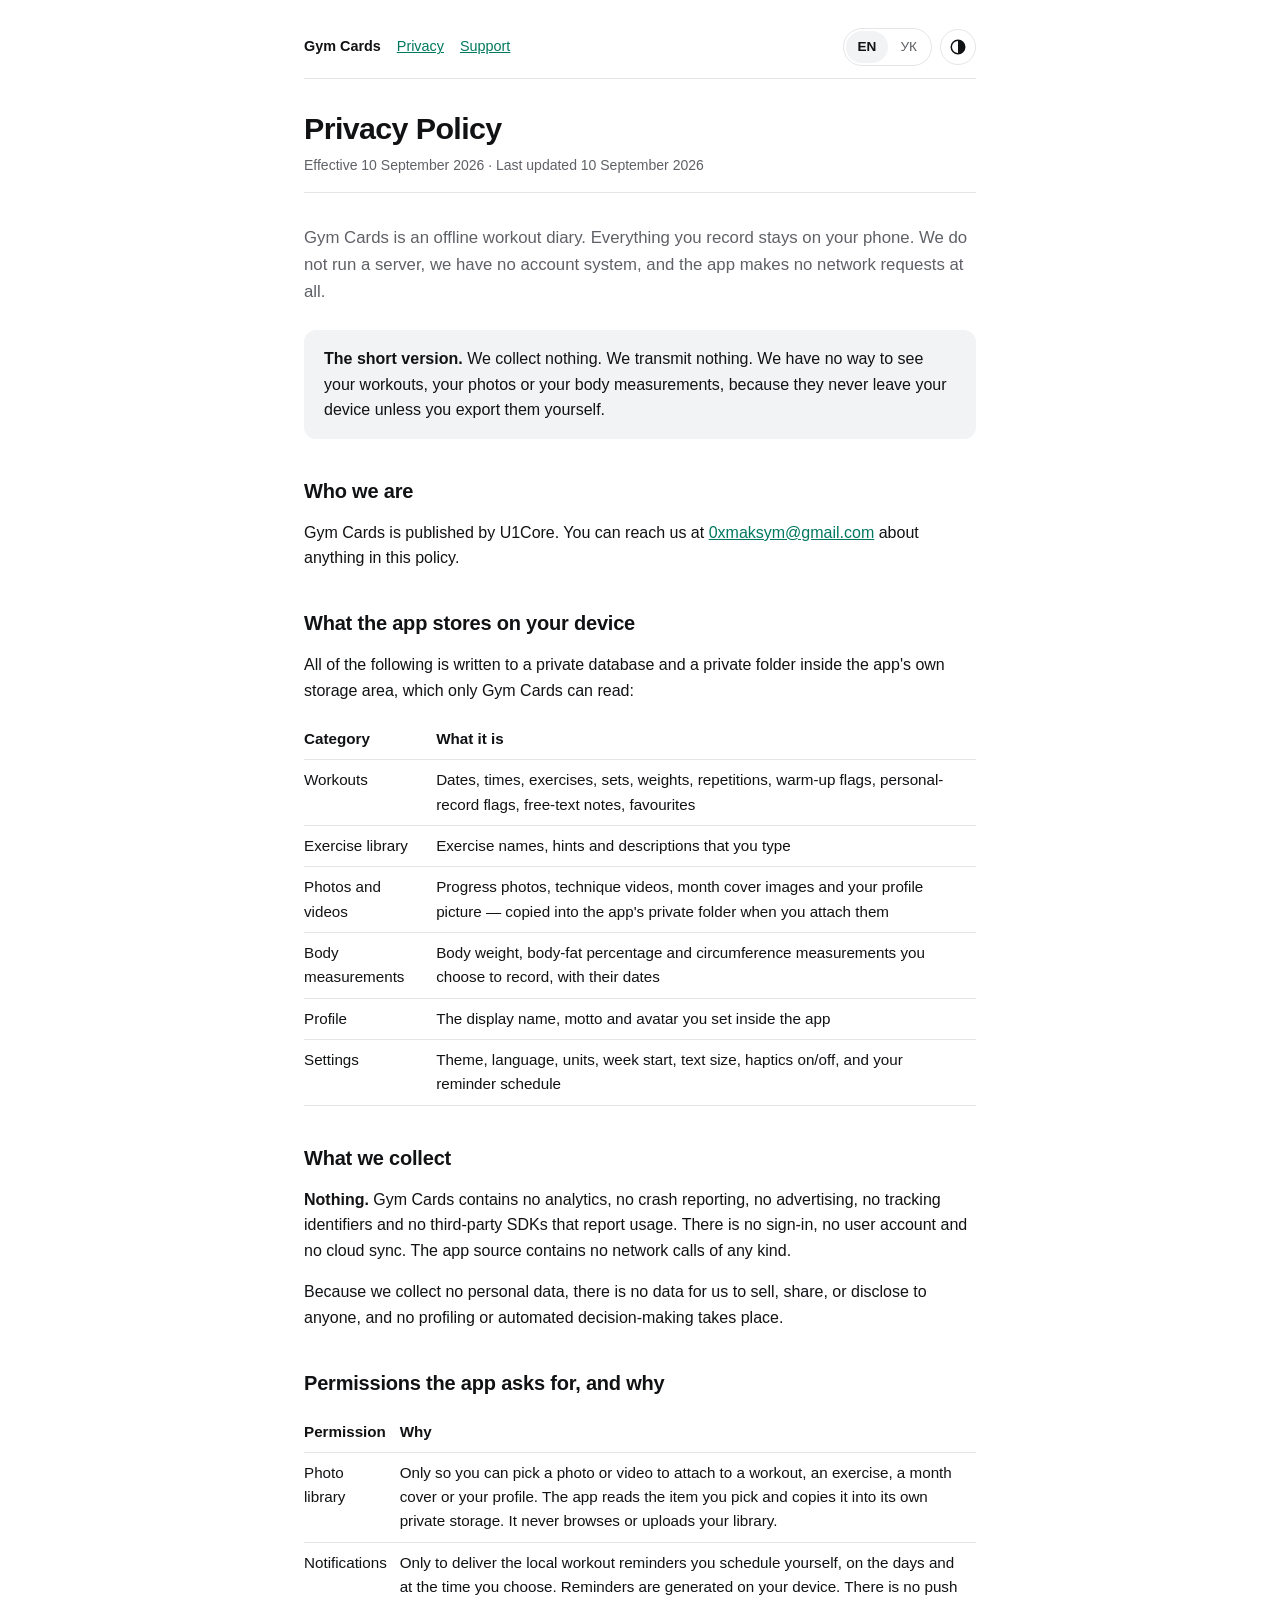
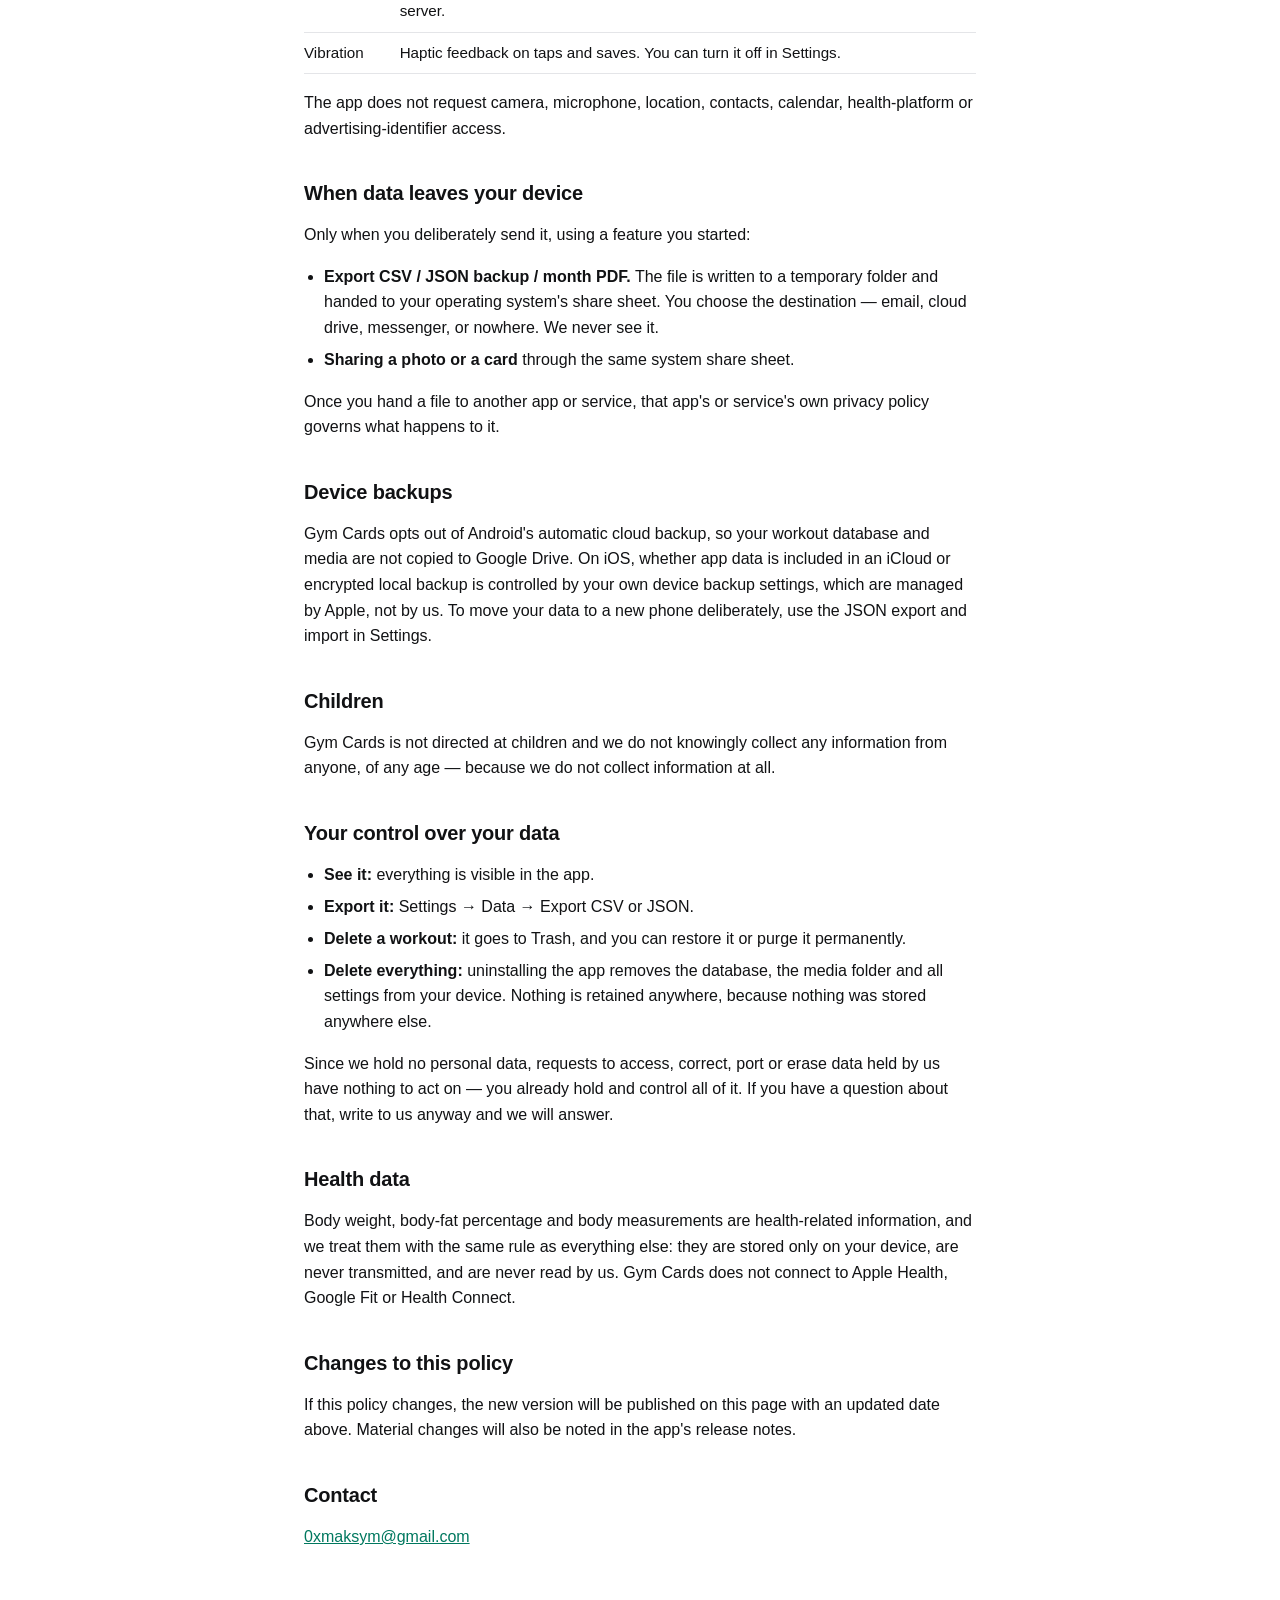
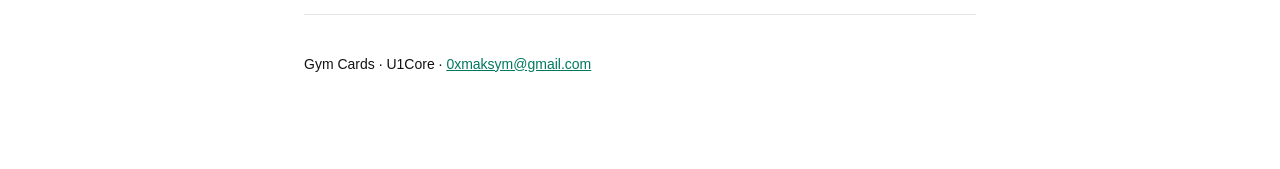
==== privacy.html @ 50927654 "docs: СТОРІНКИ GYM CARDS — ОНЛАЙН! Без живої політики конфіденційності жоден стор не приймає застосу" ====
<!DOCTYPE html>
<html lang="en" data-title-en="Privacy Policy — Gym Cards" data-title-uk="Політика конфіденційності — Gym Cards">
<head>
<meta charset="utf-8">
<meta name="viewport" content="width=device-width, initial-scale=1">
<title>Privacy Policy — Gym Cards</title>
<link rel="stylesheet" href="style.css">
<script src="site.js"></script>
</head>
<body>
<main>

<div class="topbar">
  <nav>
    <a href="index.html">Gym Cards</a>
    <a href="privacy.html"><span data-lang="en">Privacy</span><span data-lang="uk" lang="uk">Конфіденційність</span></a>
    <a href="support.html"><span data-lang="en">Support</span><span data-lang="uk" lang="uk">Підтримка</span></a>
  </nav>
  <div class="controls">
    <div class="seg" role="group" aria-label="Language / Мова">
      <button type="button" data-set-lang="en" lang="en" aria-pressed="false">EN</button>
      <button type="button" data-set-lang="uk" lang="uk" aria-pressed="false">УК</button>
    </div>
    <button type="button" class="theme-toggle" data-toggle-theme aria-label="Switch theme">
      <svg viewBox="0 0 24 24" aria-hidden="true"><circle cx="12" cy="12" r="9" fill="none" stroke="currentColor" stroke-width="2"/><path d="M12 3a9 9 0 0 1 0 18z" fill="currentColor"/></svg>
    </button>
  </div>
</div>

<div data-lang="en">

<header>
  <h1>Privacy Policy</h1>
  <p class="meta">Effective 10 September 2026 · Last updated 10 September 2026</p>
</header>

<p class="lede">Gym Cards is an offline workout diary. Everything you record stays on your phone. We do not run a server, we have no account system, and the app makes no network requests at all.</p>

<div class="callout">
  <p><strong>The short version.</strong> We collect nothing. We transmit nothing. We have no way to see your workouts, your photos or your body measurements, because they never leave your device unless you export them yourself.</p>
</div>

<h2>Who we are</h2>
<p>Gym Cards is published by U1Core. You can reach us at <a href="mailto:0xmaksym@gmail.com">0xmaksym@gmail.com</a> about anything in this policy.</p>

<h2>What the app stores on your device</h2>
<p>All of the following is written to a private database and a private folder inside the app's own storage area, which only Gym Cards can read:</p>
<table>
  <tr><th>Category</th><th>What it is</th></tr>
  <tr><td>Workouts</td><td>Dates, times, exercises, sets, weights, repetitions, warm-up flags, personal-record flags, free-text notes, favourites</td></tr>
  <tr><td>Exercise library</td><td>Exercise names, hints and descriptions that you type</td></tr>
  <tr><td>Photos and videos</td><td>Progress photos, technique videos, month cover images and your profile picture — copied into the app's private folder when you attach them</td></tr>
  <tr><td>Body measurements</td><td>Body weight, body-fat percentage and circumference measurements you choose to record, with their dates</td></tr>
  <tr><td>Profile</td><td>The display name, motto and avatar you set inside the app</td></tr>
  <tr><td>Settings</td><td>Theme, language, units, week start, text size, haptics on/off, and your reminder schedule</td></tr>
</table>

<h2>What we collect</h2>
<p><strong>Nothing.</strong> Gym Cards contains no analytics, no crash reporting, no advertising, no tracking identifiers and no third-party SDKs that report usage. There is no sign-in, no user account and no cloud sync. The app source contains no network calls of any kind.</p>
<p>Because we collect no personal data, there is no data for us to sell, share, or disclose to anyone, and no profiling or automated decision-making takes place.</p>

<h2>Permissions the app asks for, and why</h2>
<table>
  <tr><th>Permission</th><th>Why</th></tr>
  <tr><td>Photo library</td><td>Only so you can pick a photo or video to attach to a workout, an exercise, a month cover or your profile. The app reads the item you pick and copies it into its own private storage. It never browses or uploads your library.</td></tr>
  <tr><td>Notifications</td><td>Only to deliver the local workout reminders you schedule yourself, on the days and at the time you choose. Reminders are generated on your device. There is no push server.</td></tr>
  <tr><td>Vibration</td><td>Haptic feedback on taps and saves. You can turn it off in Settings.</td></tr>
</table>
<p>The app does not request camera, microphone, location, contacts, calendar, health-platform or advertising-identifier access.</p>

<h2>When data leaves your device</h2>
<p>Only when you deliberately send it, using a feature you started:</p>
<ul>
  <li><strong>Export CSV / JSON backup / month PDF.</strong> The file is written to a temporary folder and handed to your operating system's share sheet. You choose the destination — email, cloud drive, messenger, or nowhere. We never see it.</li>
  <li><strong>Sharing a photo or a card</strong> through the same system share sheet.</li>
</ul>
<p>Once you hand a file to another app or service, that app's or service's own privacy policy governs what happens to it.</p>

<h2>Device backups</h2>
<p>Gym Cards opts out of Android's automatic cloud backup, so your workout database and media are not copied to Google Drive. On iOS, whether app data is included in an iCloud or encrypted local backup is controlled by your own device backup settings, which are managed by Apple, not by us. To move your data to a new phone deliberately, use the JSON export and import in Settings.</p>

<h2>Children</h2>
<p>Gym Cards is not directed at children and we do not knowingly collect any information from anyone, of any age — because we do not collect information at all.</p>

<h2>Your control over your data</h2>
<ul>
  <li><strong>See it:</strong> everything is visible in the app.</li>
  <li><strong>Export it:</strong> Settings → Data → Export CSV or JSON.</li>
  <li><strong>Delete a workout:</strong> it goes to Trash, and you can restore it or purge it permanently.</li>
  <li><strong>Delete everything:</strong> uninstalling the app removes the database, the media folder and all settings from your device. Nothing is retained anywhere, because nothing was stored anywhere else.</li>
</ul>
<p>Since we hold no personal data, requests to access, correct, port or erase data held by us have nothing to act on — you already hold and control all of it. If you have a question about that, write to us anyway and we will answer.</p>

<h2>Health data</h2>
<p>Body weight, body-fat percentage and body measurements are health-related information, and we treat them with the same rule as everything else: they are stored only on your device, are never transmitted, and are never read by us. Gym Cards does not connect to Apple Health, Google Fit or Health Connect.</p>

<h2>Changes to this policy</h2>
<p>If this policy changes, the new version will be published on this page with an updated date above. Material changes will also be noted in the app's release notes.</p>

<h2>Contact</h2>
<p><a href="mailto:0xmaksym@gmail.com">0xmaksym@gmail.com</a></p>

</div>

<div data-lang="uk" lang="uk" id="uk">

<header>
  <h1>Політика конфіденційності</h1>
  <p class="meta">Чинна з 10 вересня 2026 · Оновлено 10 вересня 2026</p>
</header>

<p class="lede">Gym Cards — офлайновий щоденник тренувань. Усе, що ви записуєте, лишається на вашому телефоні. У нас немає сервера, немає системи акаунтів, і застосунок не робить жодного мережевого запиту.</p>

<div class="callout">
  <p><strong>Коротко.</strong> Ми нічого не збираємо і нічого не передаємо. Ми не можемо побачити ваші тренування, фото чи виміри тіла, бо вони не залишають пристрій — хіба що ви експортуєте їх самі.</p>
</div>

<h2>Хто ми</h2>
<p>Gym Cards видає U1Core. Пишіть на <a href="mailto:0xmaksym@gmail.com">0xmaksym@gmail.com</a> з будь-якого питання щодо цієї політики.</p>

<h2>Що застосунок зберігає на вашому пристрої</h2>
<p>Усе перелічене записується в приватну базу даних і приватну теку всередині сховища застосунку, куди має доступ лише Gym Cards:</p>
<table>
  <tr><th>Категорія</th><th>Що саме</th></tr>
  <tr><td>Тренування</td><td>Дати, час, вправи, сети, вага, повторення, позначки розминки й особистих рекордів, текстові нотатки, обране</td></tr>
  <tr><td>Бібліотека вправ</td><td>Назви, підказки та описи вправ, які ви вводите</td></tr>
  <tr><td>Фото й відео</td><td>Фото прогресу, відео техніки, обкладинки місяців і аватар — копіюються в приватну теку застосунку, коли ви їх додаєте</td></tr>
  <tr><td>Виміри тіла</td><td>Вага, відсоток жиру та обхвати, які ви вирішили записати, разом із датами</td></tr>
  <tr><td>Профіль</td><td>Ім'я, девіз і аватар, які ви задаєте в застосунку</td></tr>
  <tr><td>Налаштування</td><td>Тема, мова, одиниці, початок тижня, розмір тексту, вібрація, розклад нагадувань</td></tr>
</table>

<h2>Що ми збираємо</h2>
<p><strong>Нічого.</strong> У Gym Cards немає аналітики, збору збоїв, реклами, ідентифікаторів відстеження чи сторонніх SDK, які щось передають. Немає входу, акаунта й хмарної синхронізації. У коді застосунку немає жодного мережевого виклику.</p>
<p>Оскільки ми не збираємо персональних даних, нам нічого продавати, передавати чи розкривати; профілювання й автоматизованого ухвалення рішень не відбувається.</p>

<h2>Які дозволи застосунок просить і навіщо</h2>
<table>
  <tr><th>Дозвіл</th><th>Навіщо</th></tr>
  <tr><td>Медіатека</td><td>Лише щоб ви могли вибрати фото чи відео для тренування, вправи, обкладинки місяця або профілю. Застосунок читає обраний елемент і копіює його у власне приватне сховище. Він не переглядає й не вивантажує вашу медіатеку.</td></tr>
  <tr><td>Сповіщення</td><td>Лише щоб доставляти локальні нагадування про тренування, які ви самі запланували на обрані дні й час. Нагадування створюються на пристрої. Push-сервера немає.</td></tr>
  <tr><td>Вібрація</td><td>Тактильний відгук на натиски й збереження. Вимикається в налаштуваннях.</td></tr>
</table>
<p>Застосунок не просить доступу до камери, мікрофона, геолокації, контактів, календаря, платформ здоров'я чи рекламного ідентифікатора.</p>

<h2>Коли дані залишають пристрій</h2>
<p>Лише тоді, коли ви свідомо їх надсилаєте через дію, яку самі почали:</p>
<ul>
  <li><strong>Експорт CSV / резервна копія JSON / PDF місяця.</strong> Файл записується в тимчасову теку й передається системному вікну «Поділитися». Призначення обираєте ви — пошта, хмара, месенджер або нікуди. Ми його не бачимо.</li>
  <li><strong>Поділитися фото чи карткою</strong> через те саме системне вікно.</li>
</ul>
<p>Щойно ви передали файл іншому застосунку чи сервісу, з ним працює політика конфіденційності того застосунку чи сервісу.</p>

<h2>Резервні копії пристрою</h2>
<p>Gym Cards вимикає автоматичне хмарне резервне копіювання Android, тож база тренувань і медіа не копіюються в Google Drive. На iOS те, чи потрапляють дані застосунку в резервну копію iCloud або зашифровану локальну копію, визначають ваші власні налаштування резервного копіювання, якими керує Apple, а не ми. Щоб свідомо перенести дані на новий телефон, скористайтеся експортом та імпортом JSON у налаштуваннях.</p>

<h2>Діти</h2>
<p>Gym Cards не призначений для дітей, і ми свідомо не збираємо інформацію від будь-кого будь-якого віку — бо не збираємо інформацію взагалі.</p>

<h2>Ваш контроль над даними</h2>
<ul>
  <li><strong>Побачити:</strong> усе видно в застосунку.</li>
  <li><strong>Експортувати:</strong> Налаштування → Дані → експорт CSV або JSON.</li>
  <li><strong>Видалити тренування:</strong> воно потрапляє в кошик, звідки його можна відновити або видалити остаточно.</li>
  <li><strong>Видалити все:</strong> видалення застосунку стирає базу, теку медіа й усі налаштування з пристрою. Ніде більше нічого не лишається, бо ніде більше нічого й не зберігалося.</li>
</ul>
<p>Оскільки ми не тримаємо персональних даних, запити на доступ, виправлення, перенесення чи стирання даних у нас не мають до чого застосуватися — ви вже володієте всім і керуєте всім. Якщо все ж маєте питання, напишіть нам, і ми відповімо.</p>

<h2>Дані про здоров'я</h2>
<p>Вага, відсоток жиру й обхвати тіла — це інформація, пов'язана зі здоров'ям, і ми поводимося з нею за тим самим правилом, що й з усім іншим: вона зберігається лише на вашому пристрої, ніколи не передається і ніколи не читається нами. Gym Cards не під'єднується до Apple Health, Google Fit чи Health Connect.</p>

<h2>Зміни в політиці</h2>
<p>Якщо політика зміниться, нова редакція з'явиться на цій сторінці з оновленою датою вгорі. Про суттєві зміни ми також напишемо в нотатках до випуску.</p>

<h2>Контакт</h2>
<p><a href="mailto:0xmaksym@gmail.com">0xmaksym@gmail.com</a></p>

</div>

<footer>
  <p>Gym Cards · U1Core · <a href="mailto:0xmaksym@gmail.com">0xmaksym@gmail.com</a></p>
</footer>

</main>
</body>
</html>
---- style.css ----
/* Light tokens are the default; dark applies when the reader's system asks for
 * it and they have not picked light, or whenever they have picked dark. The
 * accent is the app's own green — this page used to carry the old iOS blue. */
:root {
  color-scheme: light;
  --bg: #ffffff;
  --surface: #f2f3f5;
  --text: #111214;
  --muted: #5f6166;
  --line: #e4e5e8;
  --accent: #00785f;
}

@media (prefers-color-scheme: dark) {
  :root:not([data-theme="light"]) {
    color-scheme: dark;
    --bg: #121212;
    --surface: #1c1c1e;
    --text: #f5f5f7;
    --muted: #9a9aa0;
    --line: #2a2a2d;
    --accent: #2ecfa8;
  }
}

:root[data-theme="dark"] {
  color-scheme: dark;
  --bg: #121212;
  --surface: #1c1c1e;
  --text: #f5f5f7;
  --muted: #9a9aa0;
  --line: #2a2a2d;
  --accent: #2ecfa8;
}

* { box-sizing: border-box; }

body {
  margin: 0;
  padding: 0 20px;
  background: var(--bg);
  color: var(--text);
  font: 16px/1.6 -apple-system, BlinkMacSystemFont, "Segoe UI", Roboto, sans-serif;
  -webkit-text-size-adjust: 100%;
}

main {
  max-width: 42rem;
  margin: 0 auto;
  padding-block: 1rem 5rem;
}

/* One language on screen at a time — once the script has chosen one. Without
 * JavaScript there is no data-lang, so both stay visible and the switchers,
 * which could not work, are hidden. */
html[data-lang="en"] [data-lang="uk"],
html[data-lang="uk"] [data-lang="en"] { display: none !important; }
html:not([data-lang]) .topbar nav [data-lang="uk"],
html:not([data-lang]) .controls { display: none; }

.topbar {
  display: flex;
  flex-wrap: wrap;
  align-items: center;
  justify-content: space-between;
  gap: 12px;
  padding-block: 12px;
  border-bottom: 1px solid var(--line);
}

.topbar nav { display: flex; flex-wrap: wrap; gap: 4px 16px; font-size: 0.9rem; }
.topbar nav a:first-child { font-weight: 700; color: var(--text); text-decoration: none; }

.controls { display: flex; align-items: center; gap: 8px; }

.seg {
  display: inline-flex;
  padding: 2px;
  border: 1px solid var(--line);
  border-radius: 999px;
}

.seg button {
  min-width: 40px;
  min-height: 32px;
  padding: 0 12px;
  border: 0;
  border-radius: 999px;
  background: transparent;
  color: var(--muted);
  font: inherit;
  font-size: 0.85rem;
  cursor: pointer;
}

.seg button[aria-pressed="true"] {
  background: var(--surface);
  color: var(--text);
  font-weight: 600;
}

.theme-toggle {
  display: inline-grid;
  place-items: center;
  width: 36px;
  height: 36px;
  border: 1px solid var(--line);
  border-radius: 999px;
  background: transparent;
  color: var(--text);
  cursor: pointer;
}

.theme-toggle svg { width: 18px; height: 18px; }

button:focus-visible,
a:focus-visible {
  outline: 2px solid var(--accent);
  outline-offset: 2px;
}

header {
  padding-block: 2rem 1rem;
  border-bottom: 1px solid var(--line);
  margin-bottom: 2rem;
}

h1 { font-size: 1.9rem; line-height: 1.15; letter-spacing: -0.02em; margin: 0 0 0.5rem; }
h2 { font-size: 1.25rem; line-height: 1.25; letter-spacing: -0.01em; margin: 2.5rem 0 0.75rem; }
h3 { font-size: 1rem; margin: 1.5rem 0 0.5rem; }

p, li { color: var(--text); }
ul, ol { padding-left: 1.25rem; }
li { margin-bottom: 0.4rem; }

.lede { color: var(--muted); font-size: 1.05rem; }
.meta { color: var(--muted); font-size: 0.875rem; margin: 0; }

.callout {
  background: var(--surface);
  border-radius: 12px;
  padding: 1rem 1.25rem;
  margin: 1.5rem 0;
}
.callout p:first-child { margin-top: 0; }
.callout p:last-child { margin-bottom: 0; }

a { color: var(--accent); }

table { border-collapse: collapse; width: 100%; margin: 1rem 0; font-size: 0.95rem; }
th, td { text-align: left; padding: 0.5rem 0.75rem 0.5rem 0; border-bottom: 1px solid var(--line); vertical-align: top; }
th { font-weight: 600; }

footer {
  margin-top: 4rem;
  padding-top: 1.5rem;
  border-top: 1px solid var(--line);
  color: var(--muted);
  font-size: 0.875rem;
}
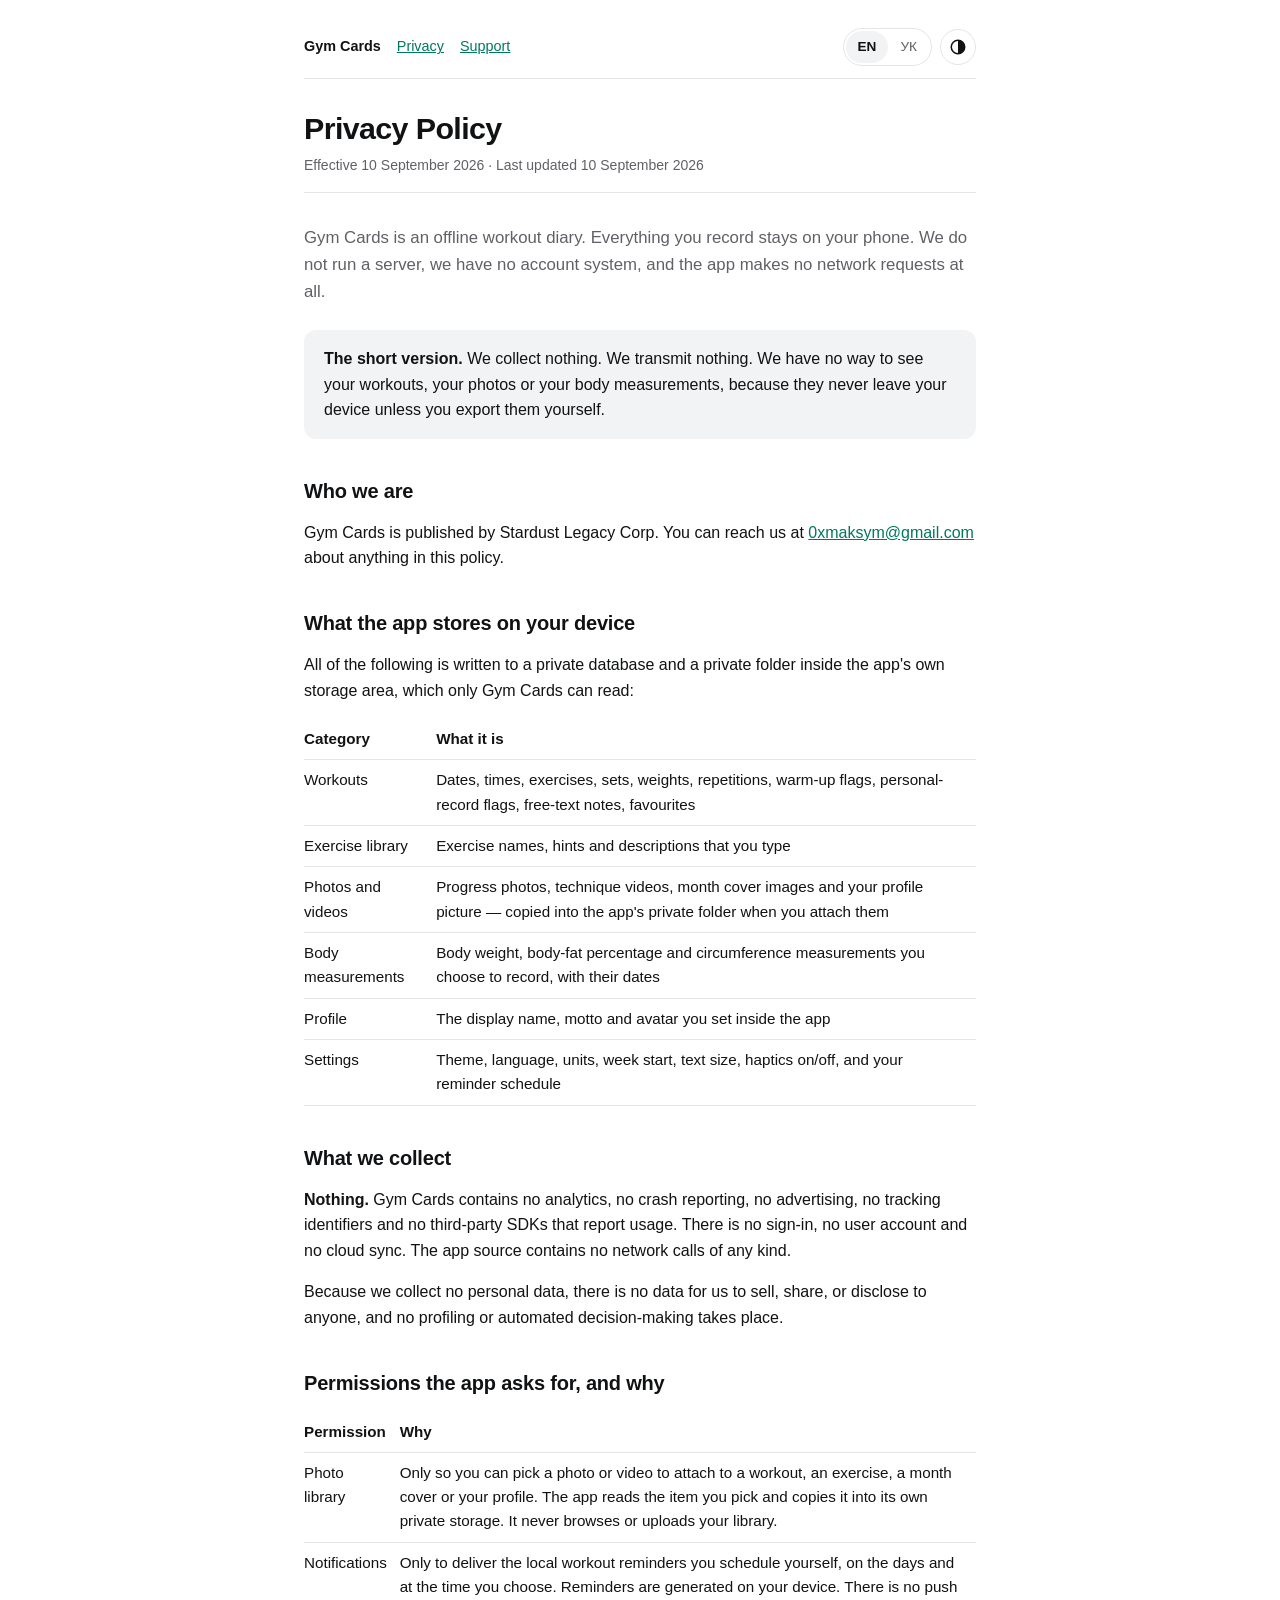
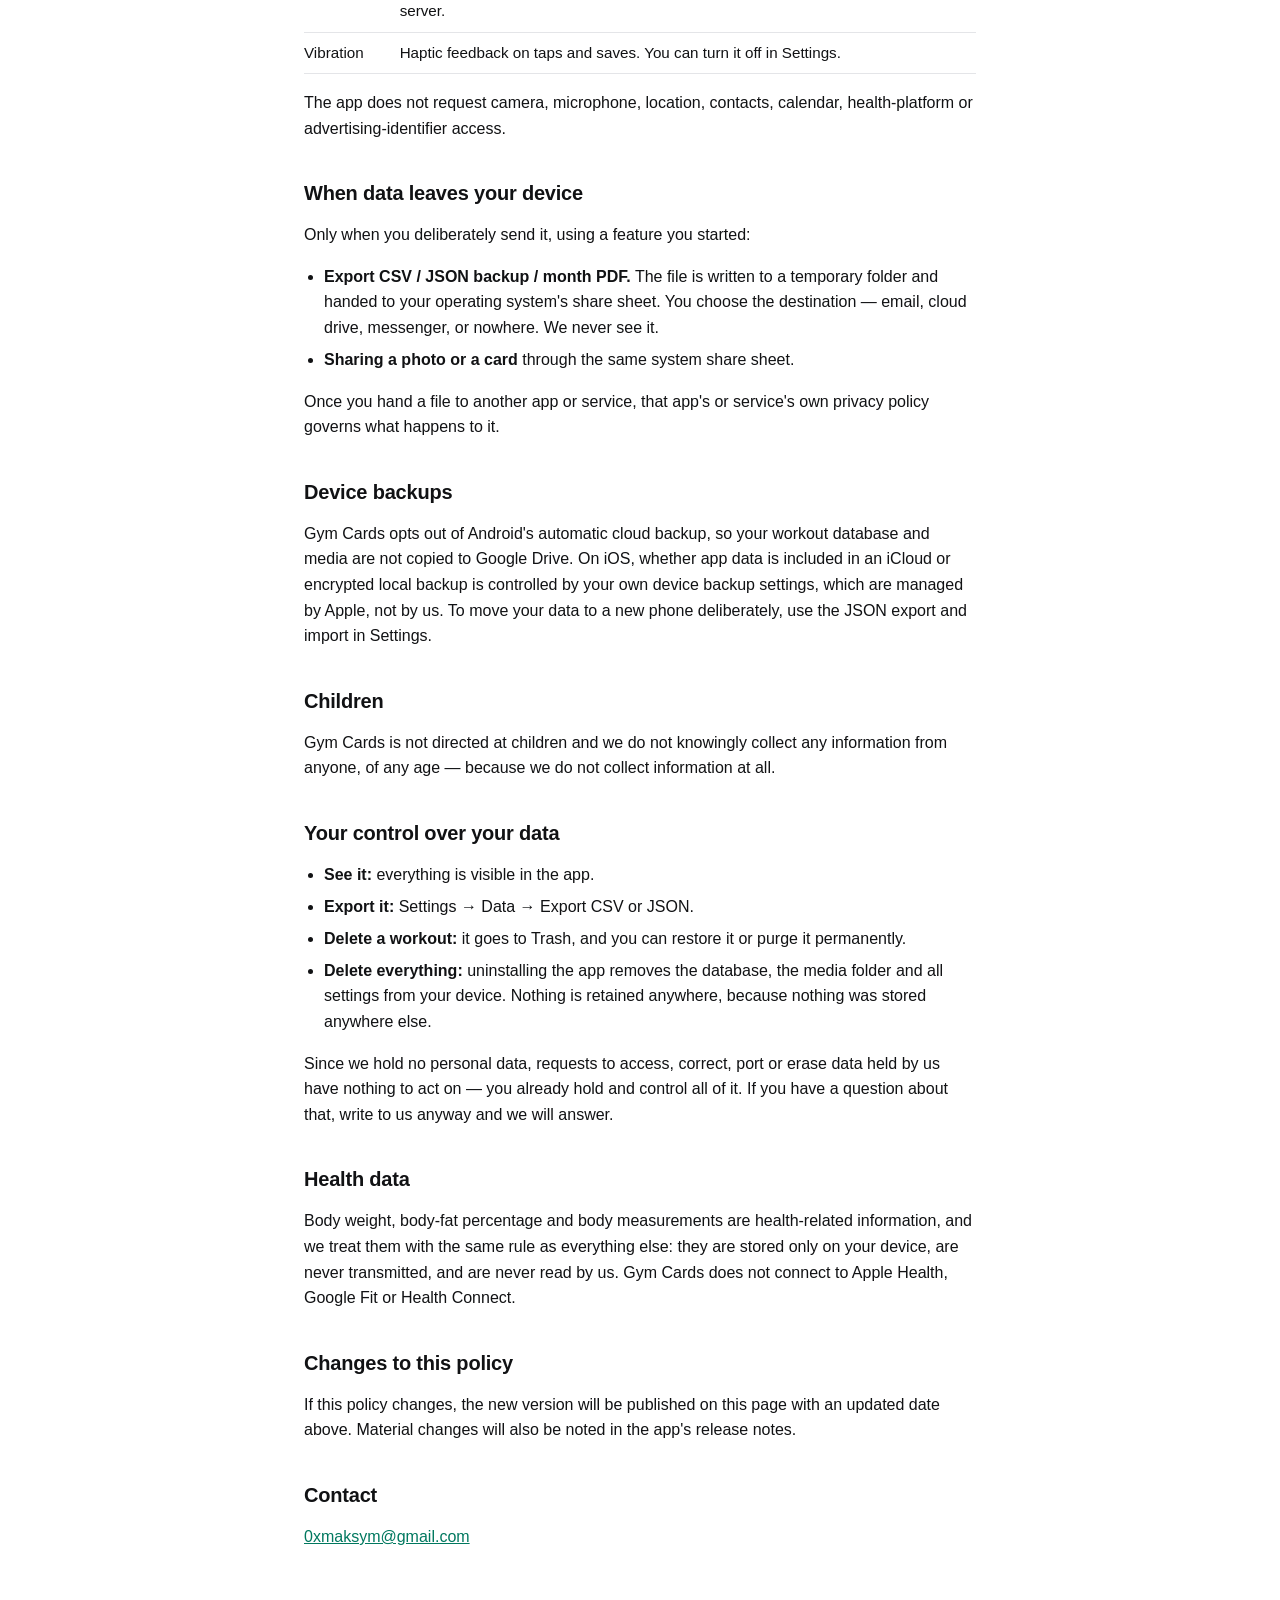
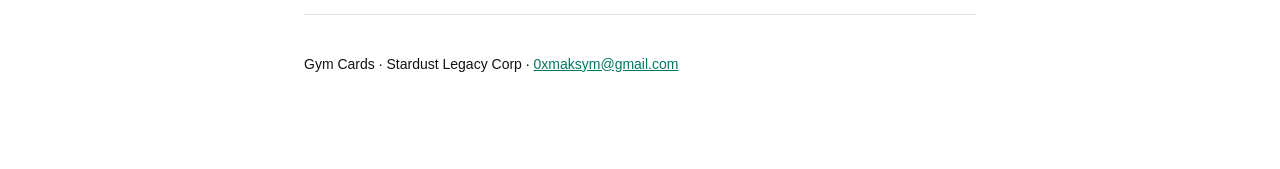
==== commit 42ac61b8: "docs: STARDUST LEGACY CORP — ТЕПЕР ВИДАВЕЦЬ! Старе ім'я видавця висіло на кожній сторінці. Більше ні" ====
--- a/privacy.html
+++ b/privacy.html
@@ -41,7 +41,7 @@
 </div>
 
 <h2>Who we are</h2>
-<p>Gym Cards is published by U1Core. You can reach us at <a href="mailto:0xmaksym@gmail.com">0xmaksym@gmail.com</a> about anything in this policy.</p>
+<p>Gym Cards is published by Stardust Legacy Corp. You can reach us at <a href="mailto:0xmaksym@gmail.com">0xmaksym@gmail.com</a> about anything in this policy.</p>
 
 <h2>What the app stores on your device</h2>
 <p>All of the following is written to a private database and a private folder inside the app's own storage area, which only Gym Cards can read:</p>
@@ -116,7 +116,7 @@
 </div>
 
 <h2>Хто ми</h2>
-<p>Gym Cards видає U1Core. Пишіть на <a href="mailto:0xmaksym@gmail.com">0xmaksym@gmail.com</a> з будь-якого питання щодо цієї політики.</p>
+<p>Gym Cards видає Stardust Legacy Corp. Пишіть на <a href="mailto:0xmaksym@gmail.com">0xmaksym@gmail.com</a> з будь-якого питання щодо цієї політики.</p>
 
 <h2>Що застосунок зберігає на вашому пристрої</h2>
 <p>Усе перелічене записується в приватну базу даних і приватну теку всередині сховища застосунку, куди має доступ лише Gym Cards:</p>
@@ -178,7 +178,7 @@
 </div>
 
 <footer>
-  <p>Gym Cards · U1Core · <a href="mailto:0xmaksym@gmail.com">0xmaksym@gmail.com</a></p>
+  <p>Gym Cards · Stardust Legacy Corp · <a href="mailto:0xmaksym@gmail.com">0xmaksym@gmail.com</a></p>
 </footer>
 
 </main>
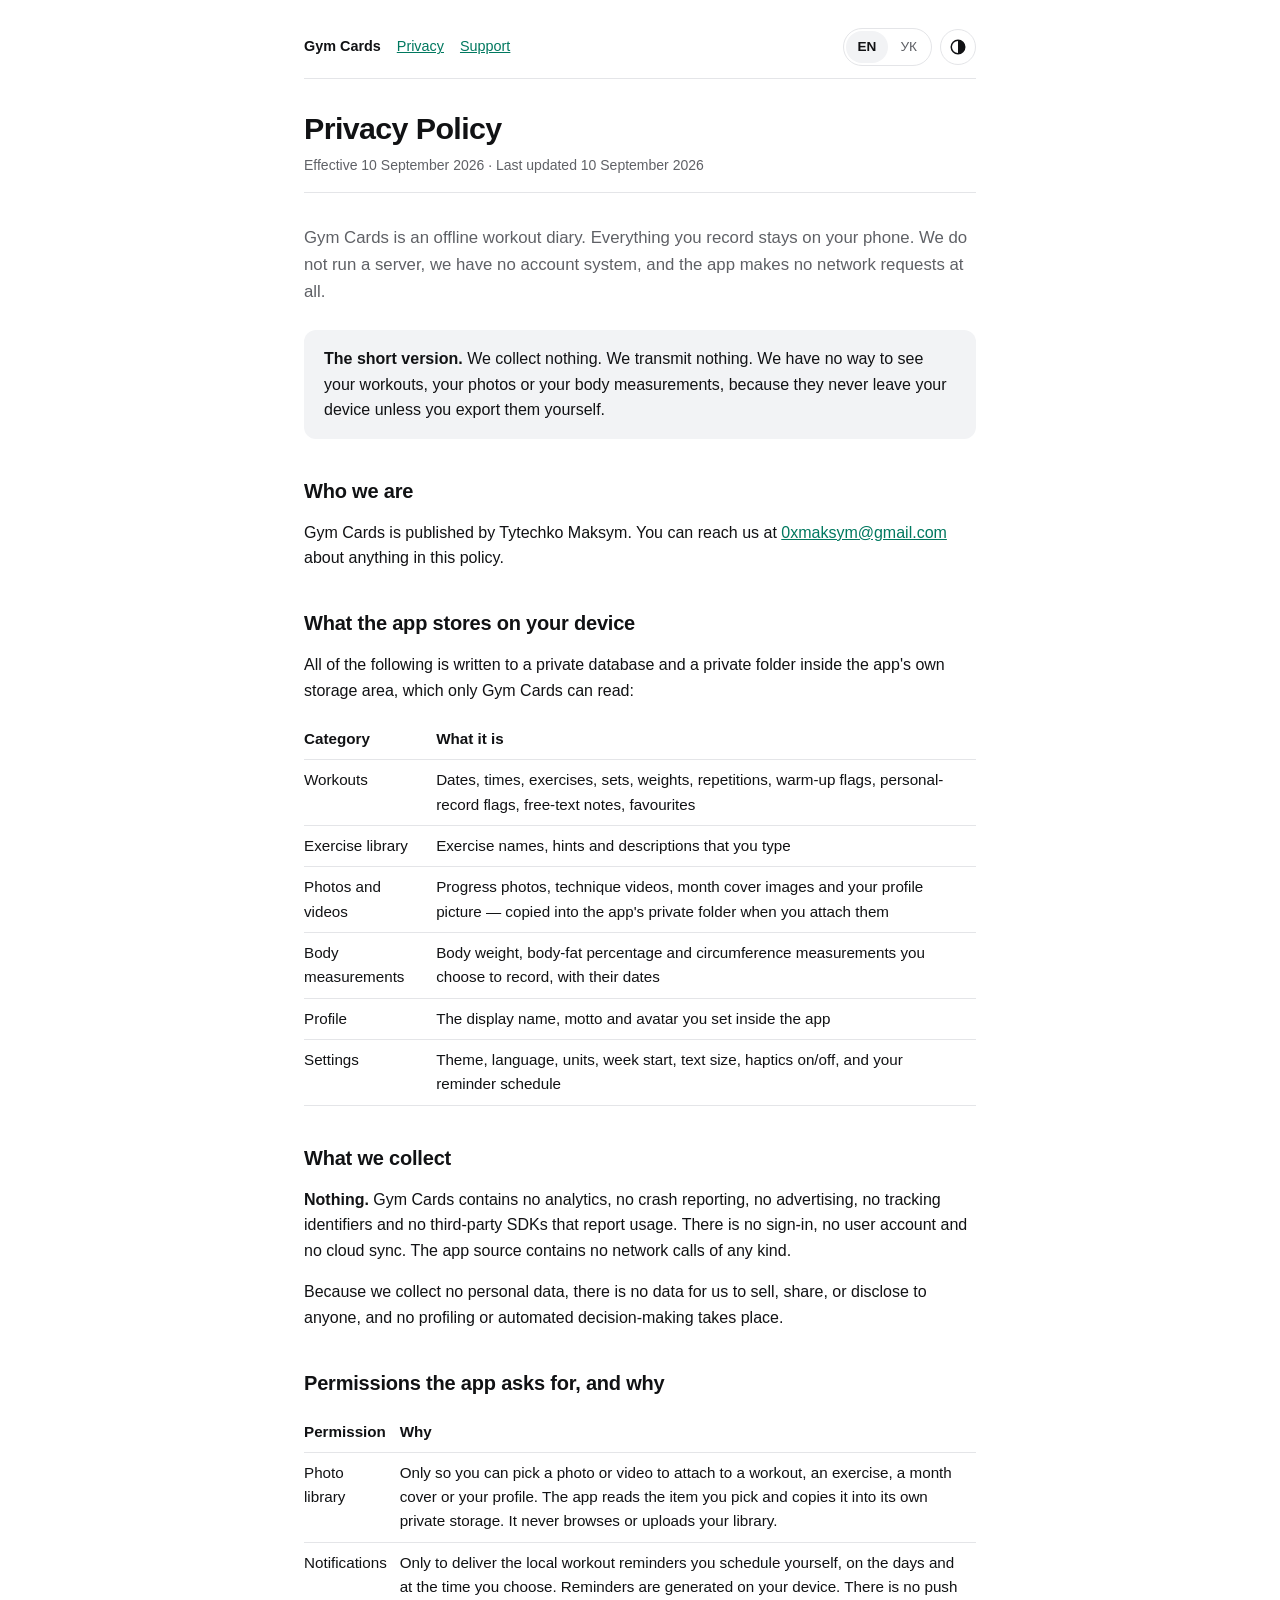
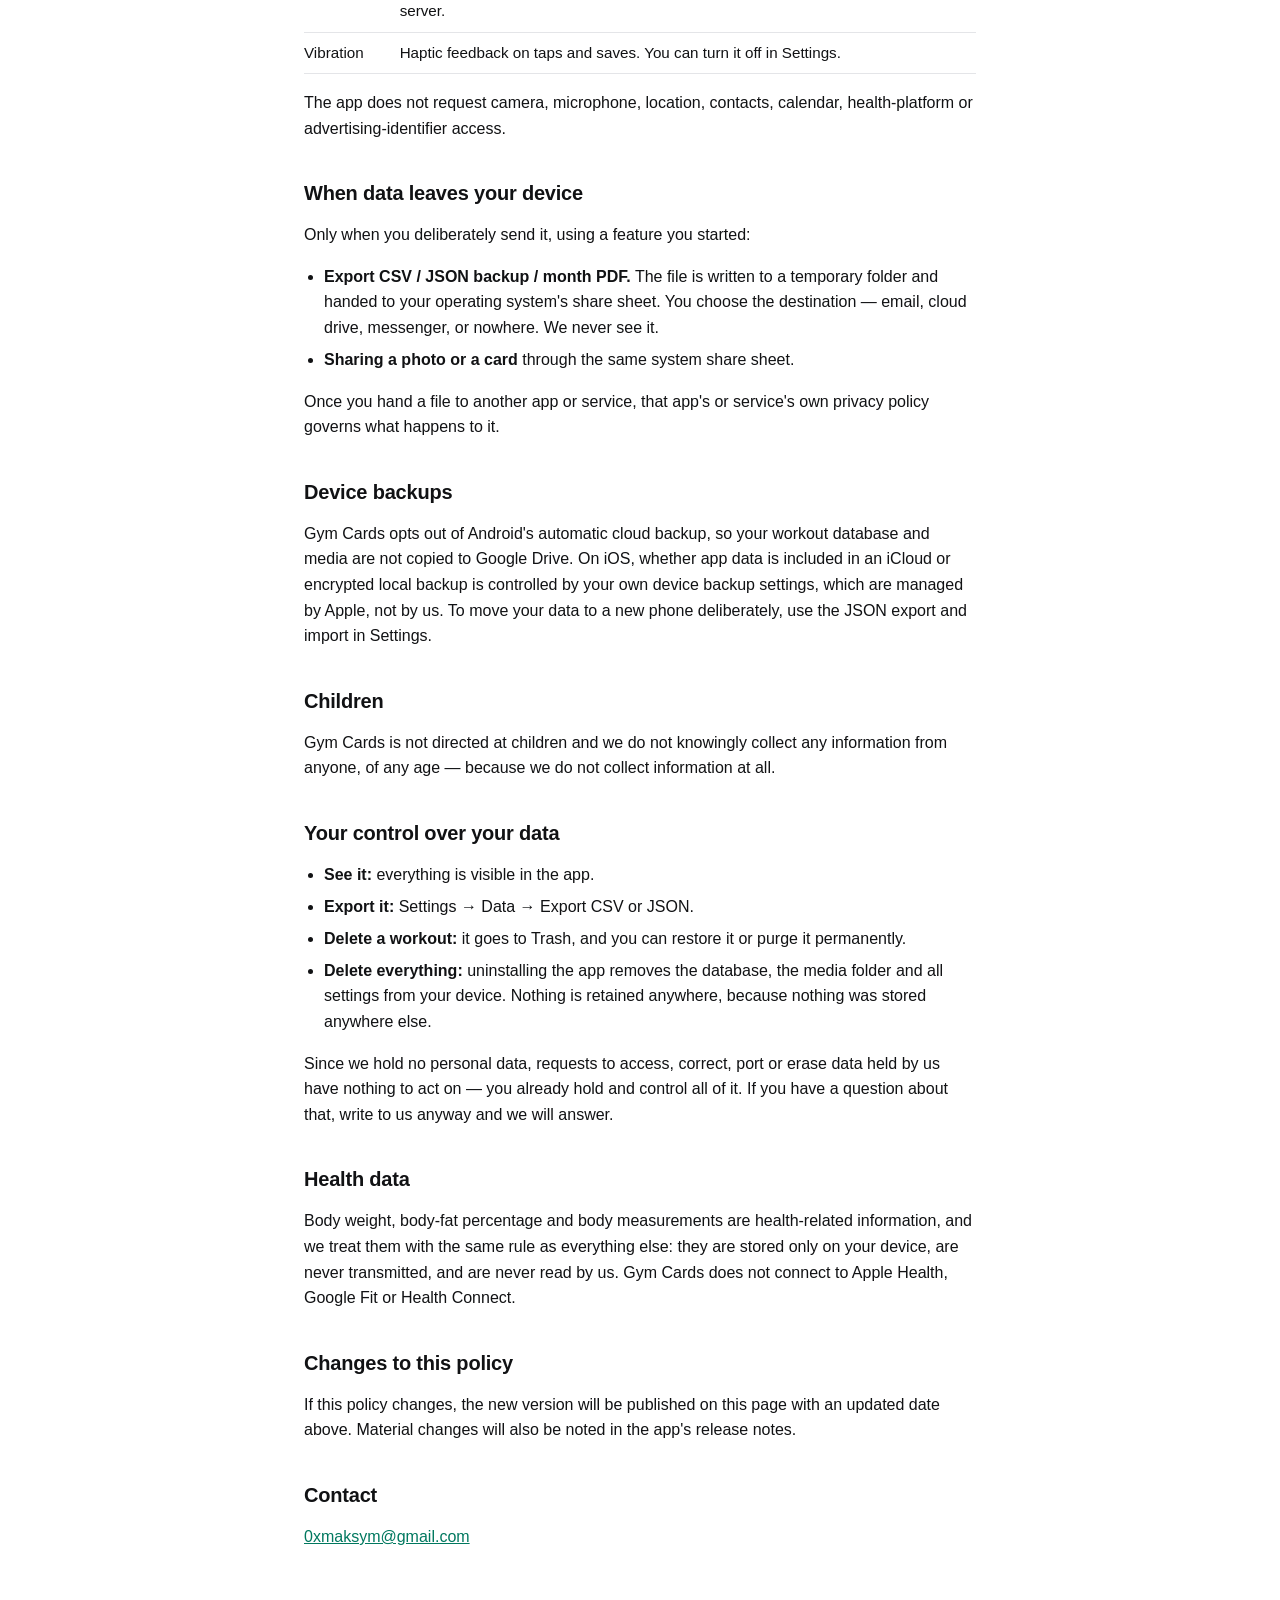
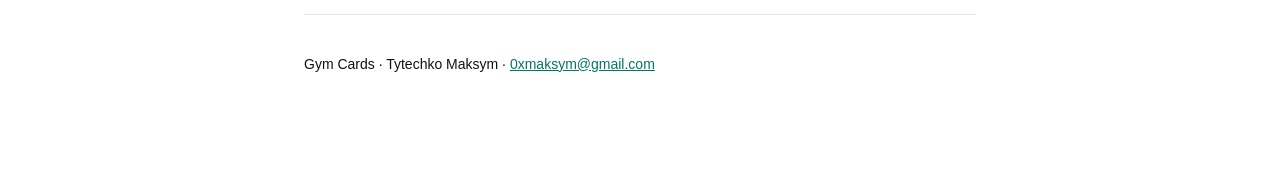
==== commit aee2f6f6: "docs: ВИДАВЕЦЬ — TYTECHKO MAKSYM! Сторінки тепер називають справжнього автора застосунку. Tytechko M" ====
--- a/privacy.html
+++ b/privacy.html
@@ -41,7 +41,7 @@
 </div>
 
 <h2>Who we are</h2>
-<p>Gym Cards is published by Stardust Legacy Corp. You can reach us at <a href="mailto:0xmaksym@gmail.com">0xmaksym@gmail.com</a> about anything in this policy.</p>
+<p>Gym Cards is published by Tytechko Maksym. You can reach us at <a href="mailto:0xmaksym@gmail.com">0xmaksym@gmail.com</a> about anything in this policy.</p>
 
 <h2>What the app stores on your device</h2>
 <p>All of the following is written to a private database and a private folder inside the app's own storage area, which only Gym Cards can read:</p>
@@ -116,7 +116,7 @@
 </div>
 
 <h2>Хто ми</h2>
-<p>Gym Cards видає Stardust Legacy Corp. Пишіть на <a href="mailto:0xmaksym@gmail.com">0xmaksym@gmail.com</a> з будь-якого питання щодо цієї політики.</p>
+<p>Gym Cards видає Титечко Максим. Пишіть на <a href="mailto:0xmaksym@gmail.com">0xmaksym@gmail.com</a> з будь-якого питання щодо цієї політики.</p>
 
 <h2>Що застосунок зберігає на вашому пристрої</h2>
 <p>Усе перелічене записується в приватну базу даних і приватну теку всередині сховища застосунку, куди має доступ лише Gym Cards:</p>
@@ -178,7 +178,7 @@
 </div>
 
 <footer>
-  <p>Gym Cards · Stardust Legacy Corp · <a href="mailto:0xmaksym@gmail.com">0xmaksym@gmail.com</a></p>
+  <p>Gym Cards · <span data-lang="en">Tytechko Maksym</span><span data-lang="uk" lang="uk">Титечко Максим</span> · <a href="mailto:0xmaksym@gmail.com">0xmaksym@gmail.com</a></p>
 </footer>
 
 </main>
--- a/style.css
+++ b/style.css
@@ -1,6 +1,3 @@
-/* Light tokens are the default; dark applies when the reader's system asks for
- * it and they have not picked light, or whenever they have picked dark. The
- * accent is the app's own green — this page used to carry the old iOS blue. */
 :root {
   color-scheme: light;
   --bg: #ffffff;
@@ -50,12 +47,9 @@
   padding-block: 1rem 5rem;
 }
 
-/* One language on screen at a time — once the script has chosen one. Without
- * JavaScript there is no data-lang, so both stay visible and the switchers,
- * which could not work, are hidden. */
 html[data-lang="en"] [data-lang="uk"],
 html[data-lang="uk"] [data-lang="en"] { display: none !important; }
-html:not([data-lang]) .topbar nav [data-lang="uk"],
+html:not([data-lang]) span[data-lang="uk"],
 html:not([data-lang]) .controls { display: none; }
 
 .topbar {
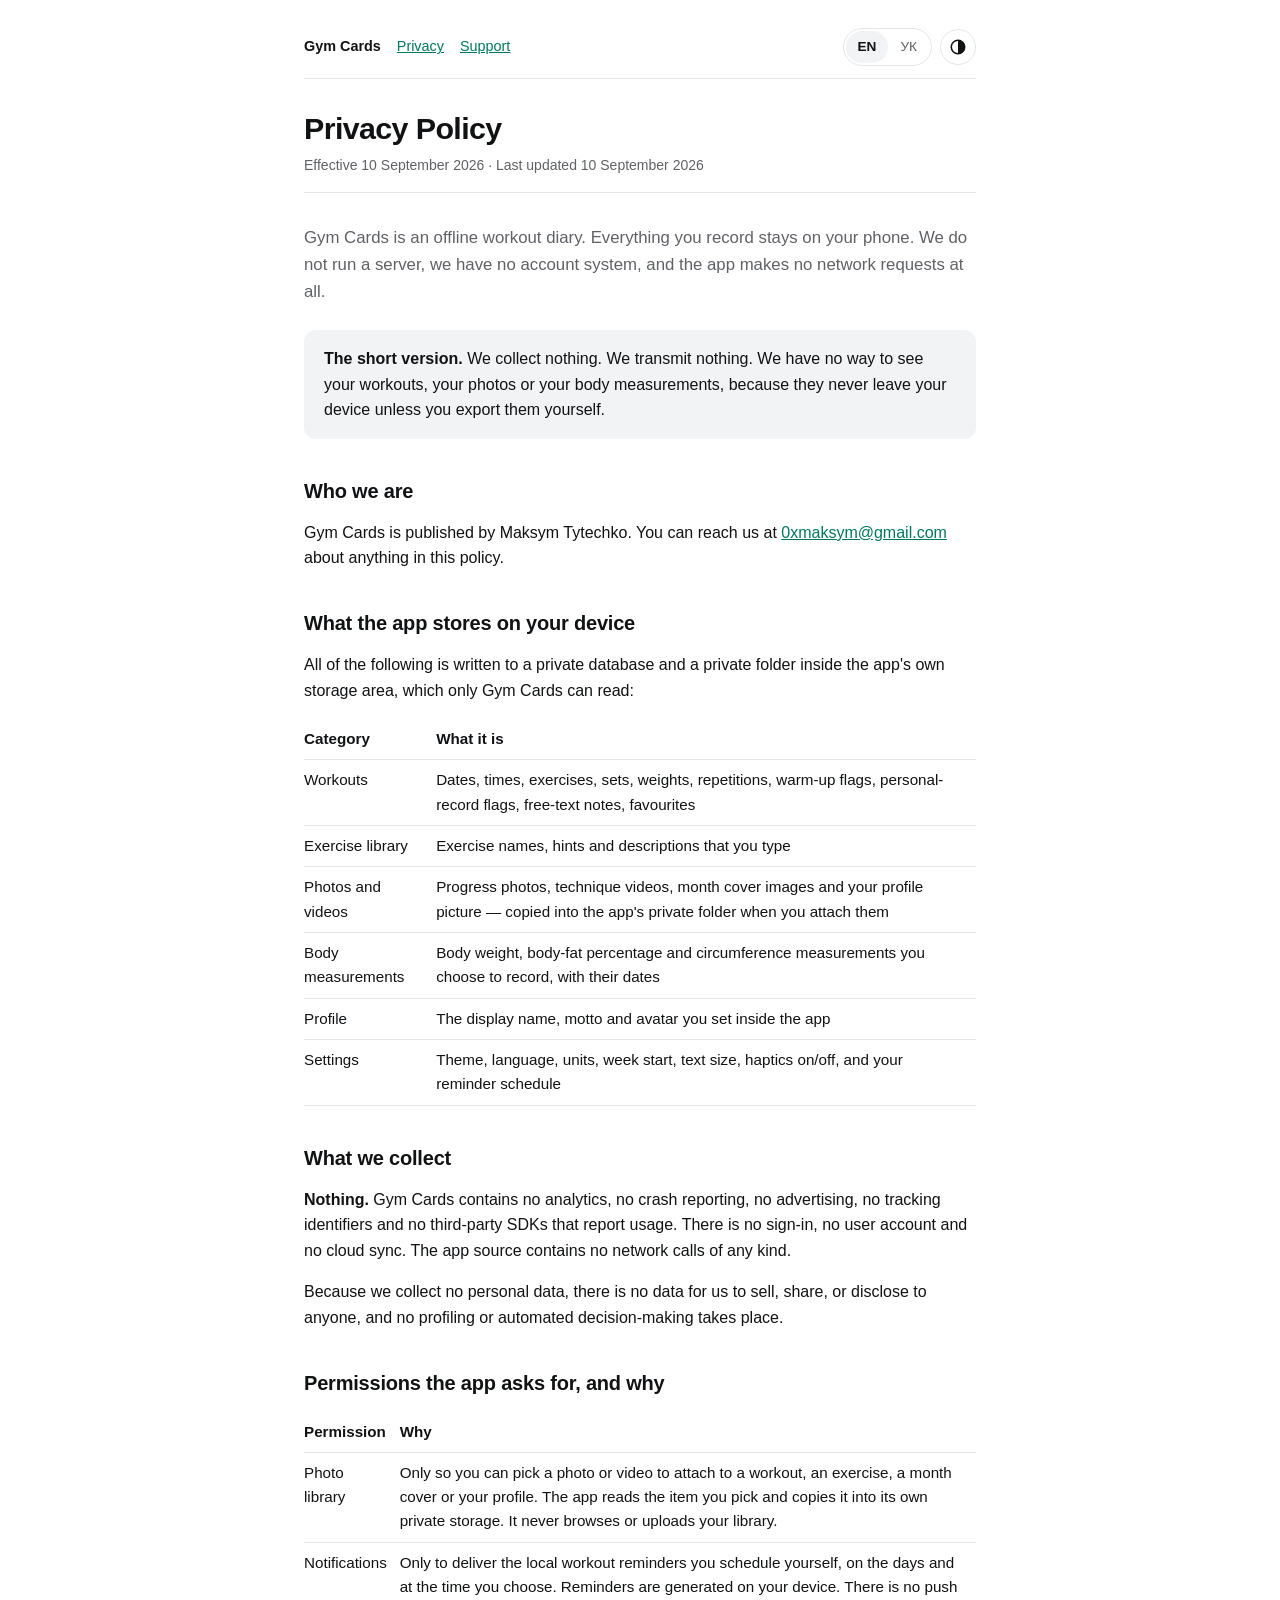
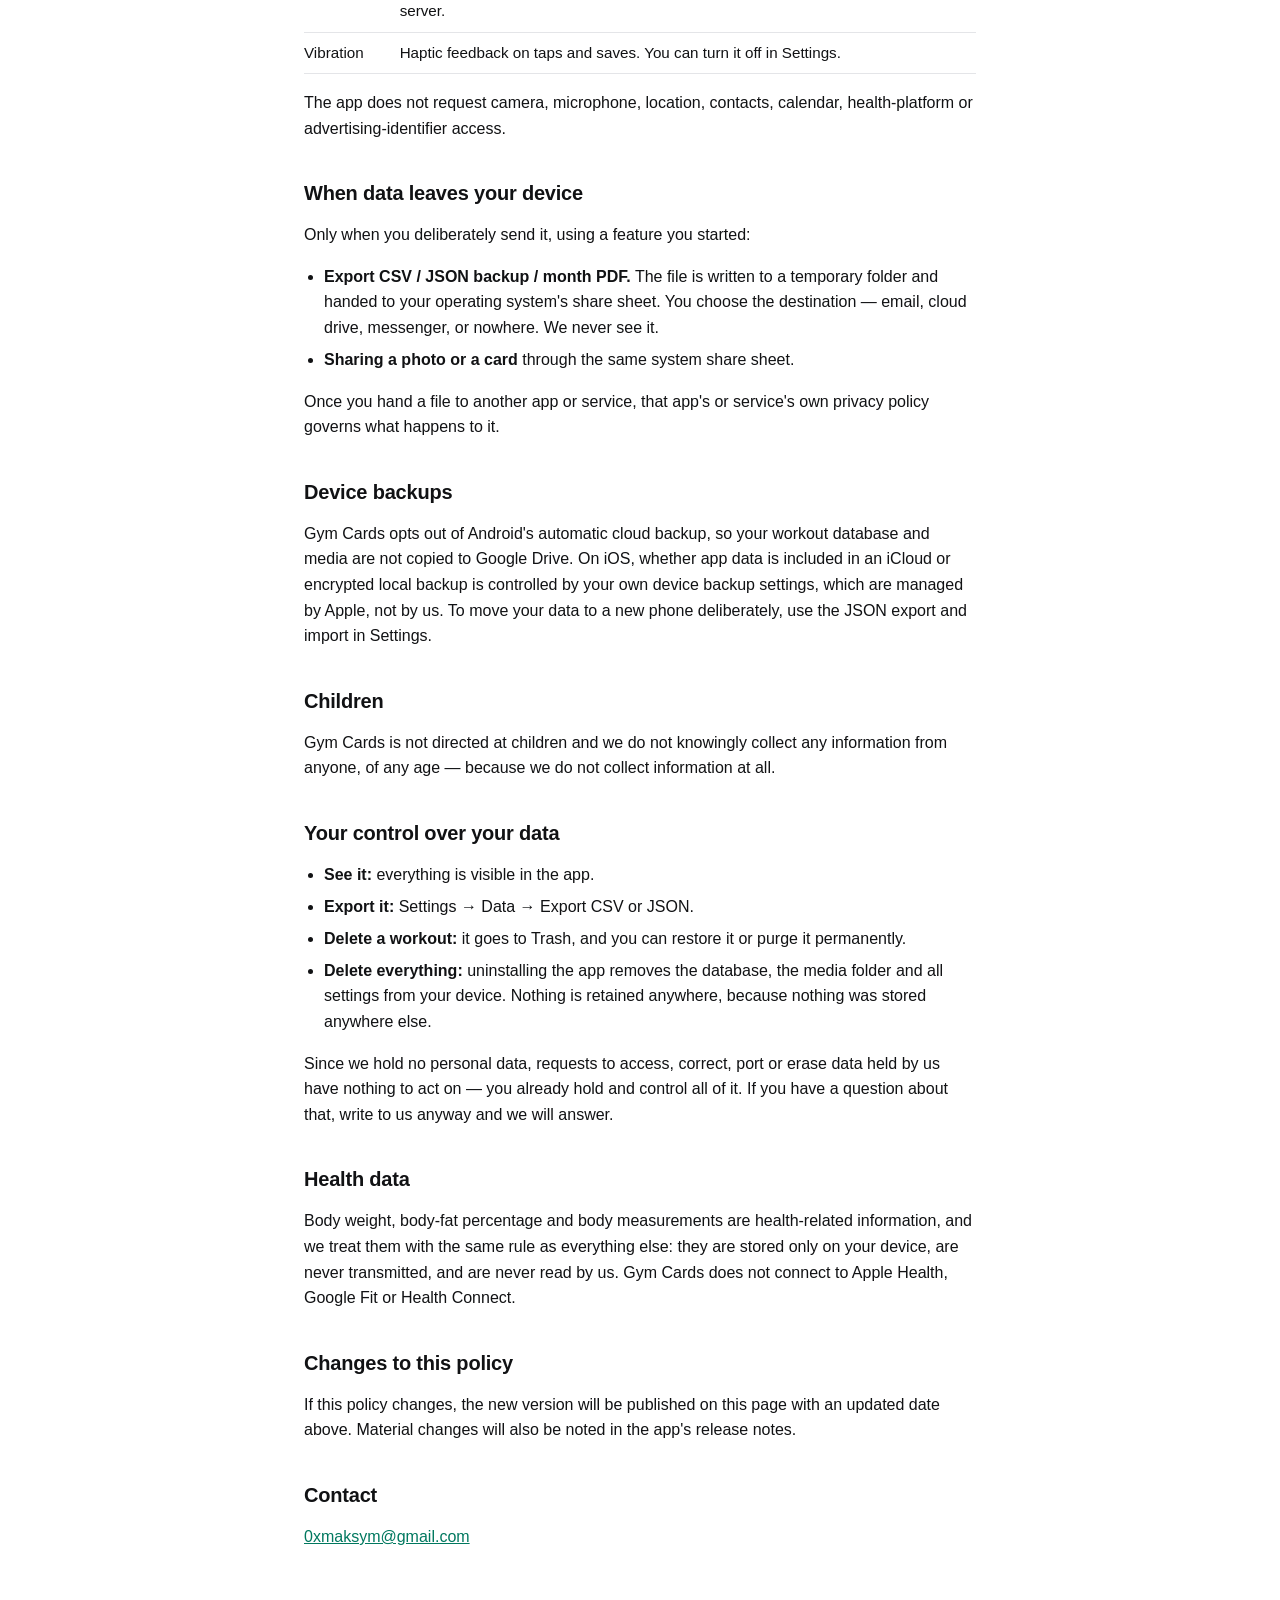
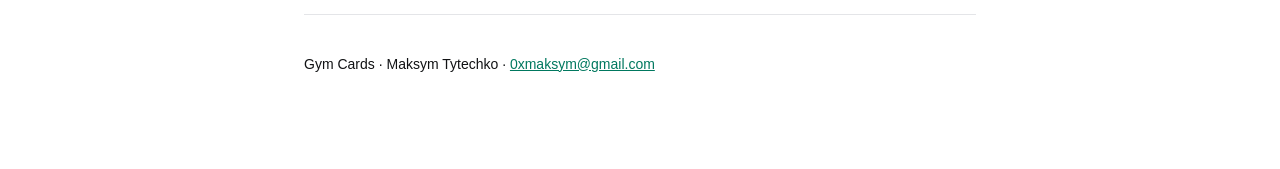
==== commit aa47cd2f: "docs: MAKSYM TYTECHKO — ЯК У GOOGLE PLAY! Англійською — Maksym Tytechko, як у Play Console. Українсь" ====
--- a/privacy.html
+++ b/privacy.html
@@ -41,7 +41,7 @@
 </div>
 
 <h2>Who we are</h2>
-<p>Gym Cards is published by Tytechko Maksym. You can reach us at <a href="mailto:0xmaksym@gmail.com">0xmaksym@gmail.com</a> about anything in this policy.</p>
+<p>Gym Cards is published by Maksym Tytechko. You can reach us at <a href="mailto:0xmaksym@gmail.com">0xmaksym@gmail.com</a> about anything in this policy.</p>
 
 <h2>What the app stores on your device</h2>
 <p>All of the following is written to a private database and a private folder inside the app's own storage area, which only Gym Cards can read:</p>
@@ -178,7 +178,7 @@
 </div>
 
 <footer>
-  <p>Gym Cards · <span data-lang="en">Tytechko Maksym</span><span data-lang="uk" lang="uk">Титечко Максим</span> · <a href="mailto:0xmaksym@gmail.com">0xmaksym@gmail.com</a></p>
+  <p>Gym Cards · <span data-lang="en">Maksym Tytechko</span><span data-lang="uk" lang="uk">Титечко Максим</span> · <a href="mailto:0xmaksym@gmail.com">0xmaksym@gmail.com</a></p>
 </footer>
 
 </main>
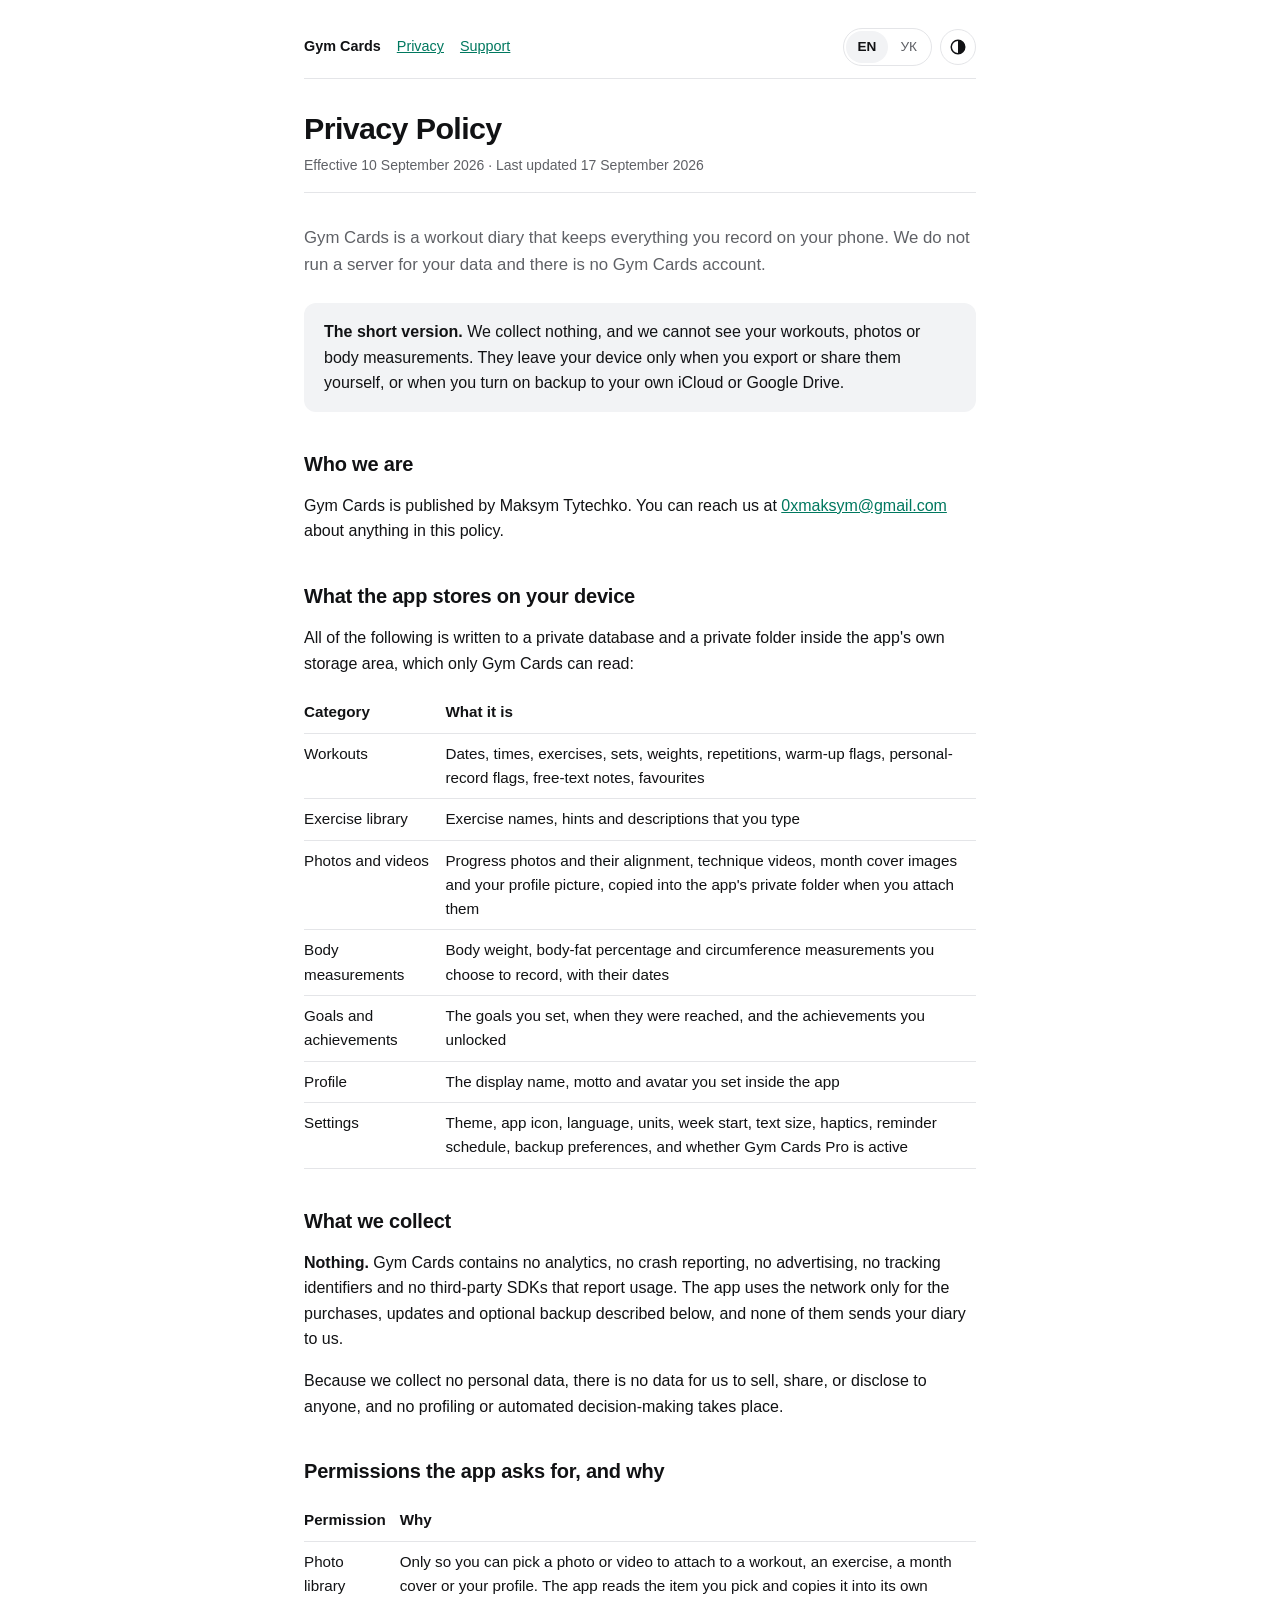
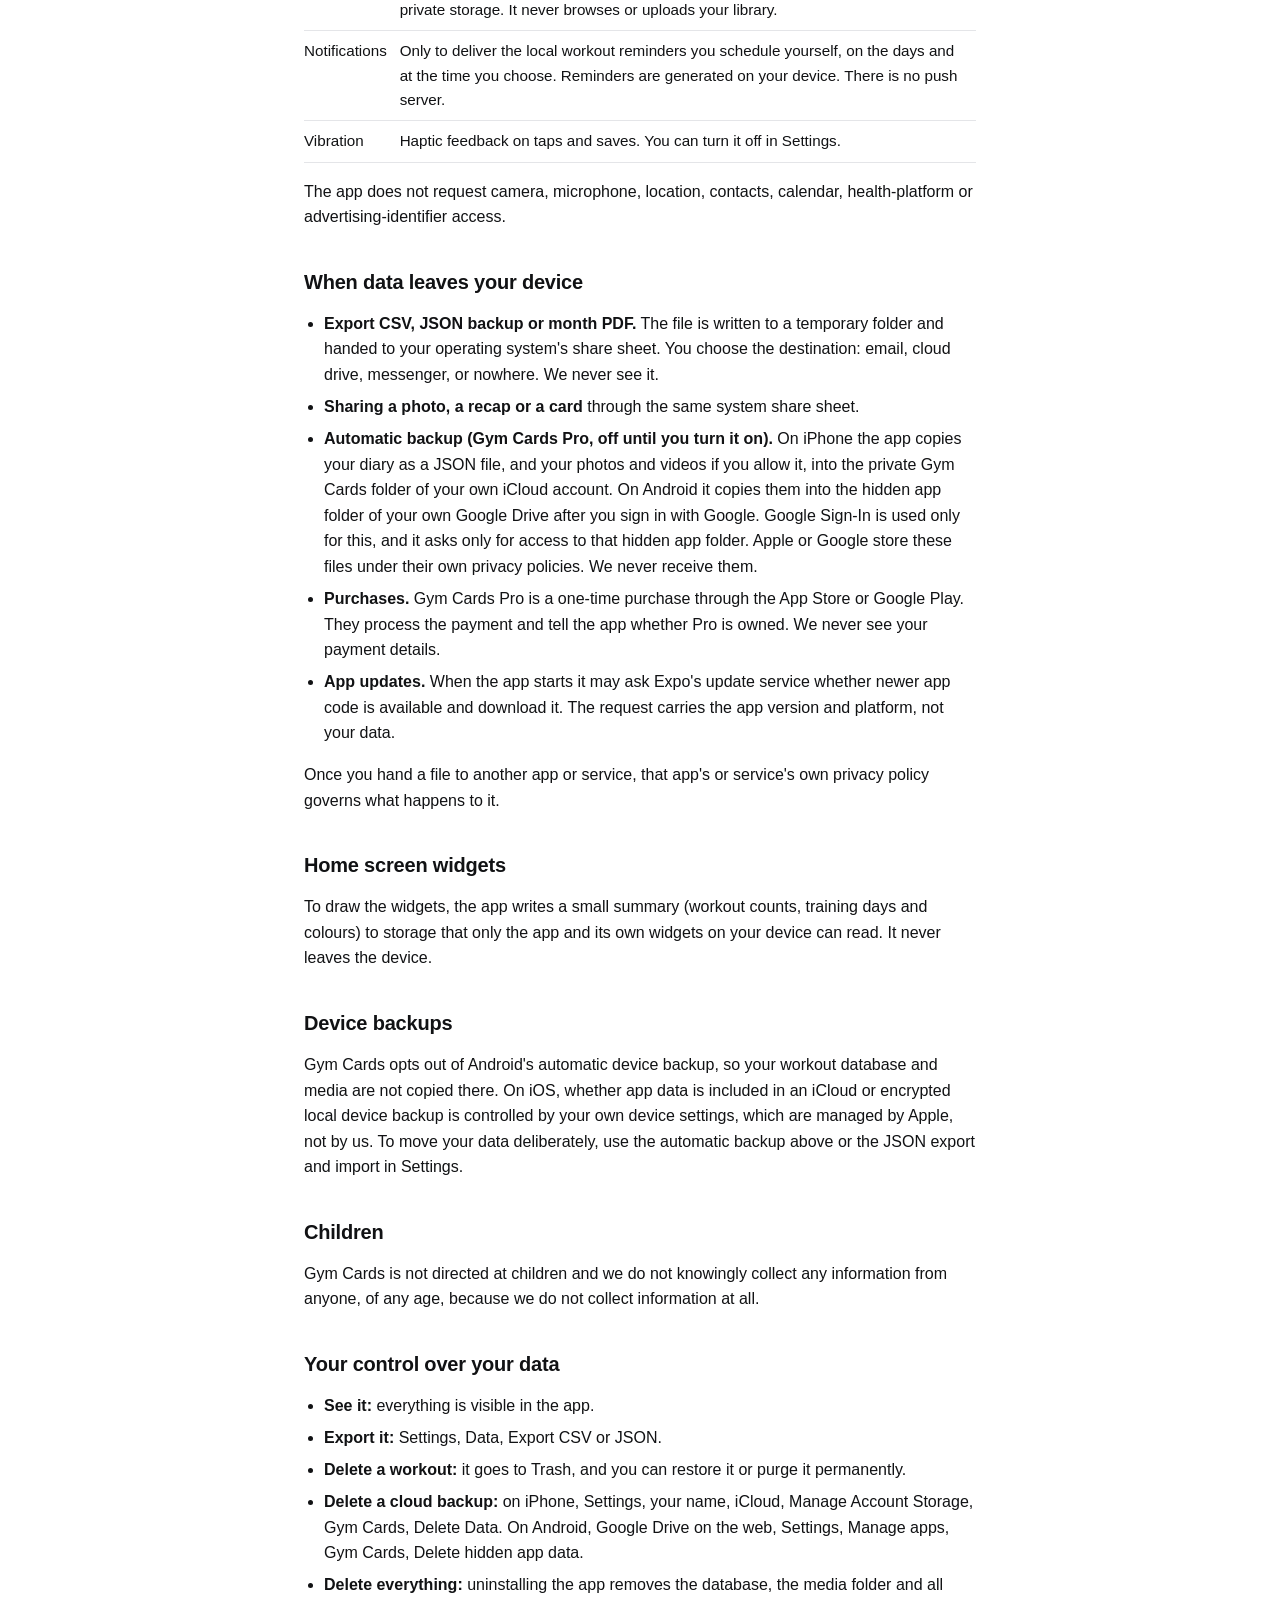
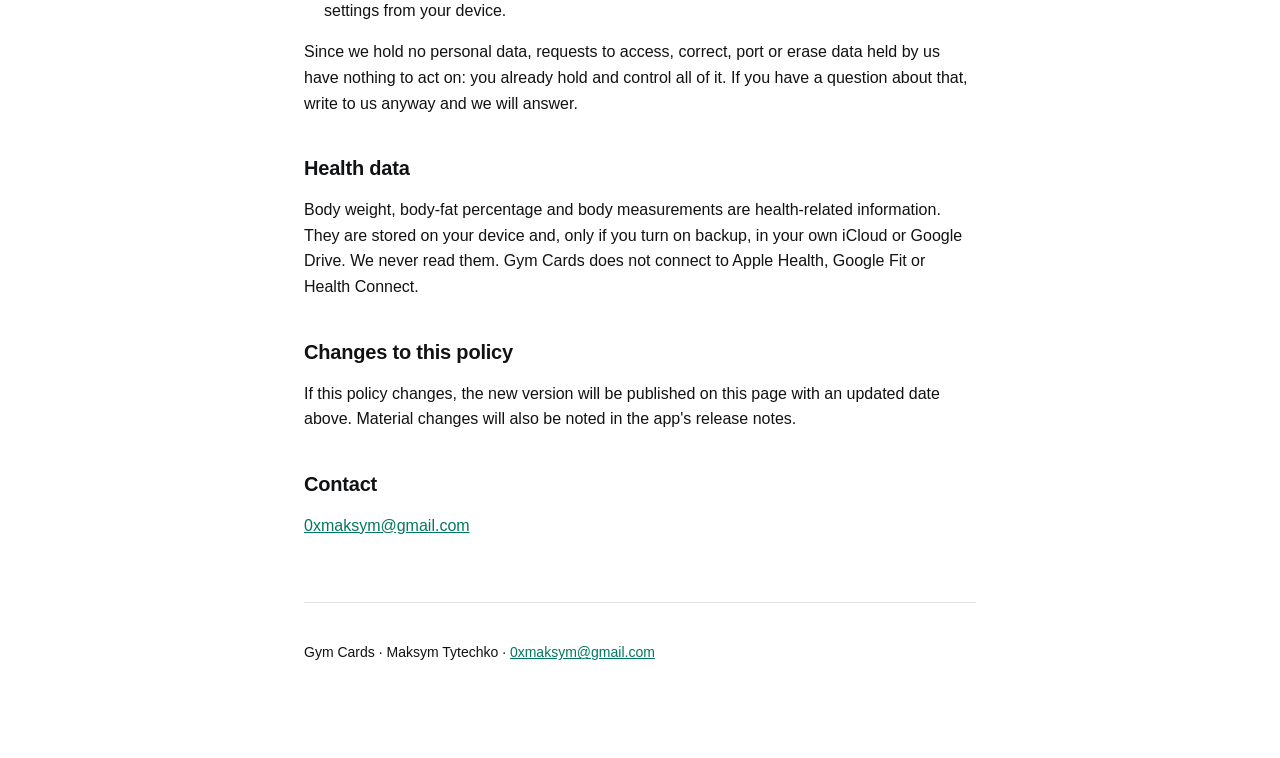
==== commit e6554dcd: "ПОЛІТИКА 1.2 — ПОКУПКИ, ВІДЖЕТИ, БЕКАП У ВЛАСНУ ХМАРУ!" ====
--- a/privacy.html
+++ b/privacy.html
@@ -1,9 +1,9 @@
 <!DOCTYPE html>
-<html lang="en" data-title-en="Privacy Policy — Gym Cards" data-title-uk="Політика конфіденційності — Gym Cards">
+<html lang="en" data-title-en="Privacy Policy · Gym Cards" data-title-uk="Політика конфіденційності · Gym Cards">
 <head>
 <meta charset="utf-8">
 <meta name="viewport" content="width=device-width, initial-scale=1">
-<title>Privacy Policy — Gym Cards</title>
+<title>Privacy Policy · Gym Cards</title>
 <link rel="stylesheet" href="style.css">
 <script src="site.js"></script>
 </head>
@@ -31,13 +31,13 @@
 
 <header>
   <h1>Privacy Policy</h1>
-  <p class="meta">Effective 10 September 2026 · Last updated 10 September 2026</p>
+  <p class="meta">Effective 10 September 2026 · Last updated 17 September 2026</p>
 </header>
 
-<p class="lede">Gym Cards is an offline workout diary. Everything you record stays on your phone. We do not run a server, we have no account system, and the app makes no network requests at all.</p>
+<p class="lede">Gym Cards is a workout diary that keeps everything you record on your phone. We do not run a server for your data and there is no Gym Cards account.</p>
 
 <div class="callout">
-  <p><strong>The short version.</strong> We collect nothing. We transmit nothing. We have no way to see your workouts, your photos or your body measurements, because they never leave your device unless you export them yourself.</p>
+  <p><strong>The short version.</strong> We collect nothing, and we cannot see your workouts, photos or body measurements. They leave your device only when you export or share them yourself, or when you turn on backup to your own iCloud or Google Drive.</p>
 </div>
 
 <h2>Who we are</h2>
@@ -49,14 +49,15 @@
   <tr><th>Category</th><th>What it is</th></tr>
   <tr><td>Workouts</td><td>Dates, times, exercises, sets, weights, repetitions, warm-up flags, personal-record flags, free-text notes, favourites</td></tr>
   <tr><td>Exercise library</td><td>Exercise names, hints and descriptions that you type</td></tr>
-  <tr><td>Photos and videos</td><td>Progress photos, technique videos, month cover images and your profile picture — copied into the app's private folder when you attach them</td></tr>
+  <tr><td>Photos and videos</td><td>Progress photos and their alignment, technique videos, month cover images and your profile picture, copied into the app's private folder when you attach them</td></tr>
   <tr><td>Body measurements</td><td>Body weight, body-fat percentage and circumference measurements you choose to record, with their dates</td></tr>
+  <tr><td>Goals and achievements</td><td>The goals you set, when they were reached, and the achievements you unlocked</td></tr>
   <tr><td>Profile</td><td>The display name, motto and avatar you set inside the app</td></tr>
-  <tr><td>Settings</td><td>Theme, language, units, week start, text size, haptics on/off, and your reminder schedule</td></tr>
+  <tr><td>Settings</td><td>Theme, app icon, language, units, week start, text size, haptics, reminder schedule, backup preferences, and whether Gym Cards Pro is active</td></tr>
 </table>
 
 <h2>What we collect</h2>
-<p><strong>Nothing.</strong> Gym Cards contains no analytics, no crash reporting, no advertising, no tracking identifiers and no third-party SDKs that report usage. There is no sign-in, no user account and no cloud sync. The app source contains no network calls of any kind.</p>
+<p><strong>Nothing.</strong> Gym Cards contains no analytics, no crash reporting, no advertising, no tracking identifiers and no third-party SDKs that report usage. The app uses the network only for the purchases, updates and optional backup described below, and none of them sends your diary to us.</p>
 <p>Because we collect no personal data, there is no data for us to sell, share, or disclose to anyone, and no profiling or automated decision-making takes place.</p>
 
 <h2>Permissions the app asks for, and why</h2>
@@ -69,30 +70,36 @@
 <p>The app does not request camera, microphone, location, contacts, calendar, health-platform or advertising-identifier access.</p>
 
 <h2>When data leaves your device</h2>
-<p>Only when you deliberately send it, using a feature you started:</p>
-<ul>
-  <li><strong>Export CSV / JSON backup / month PDF.</strong> The file is written to a temporary folder and handed to your operating system's share sheet. You choose the destination — email, cloud drive, messenger, or nowhere. We never see it.</li>
-  <li><strong>Sharing a photo or a card</strong> through the same system share sheet.</li>
+<ul>
+  <li><strong>Export CSV, JSON backup or month PDF.</strong> The file is written to a temporary folder and handed to your operating system's share sheet. You choose the destination: email, cloud drive, messenger, or nowhere. We never see it.</li>
+  <li><strong>Sharing a photo, a recap or a card</strong> through the same system share sheet.</li>
+  <li><strong>Automatic backup (Gym Cards Pro, off until you turn it on).</strong> On iPhone the app copies your diary as a JSON file, and your photos and videos if you allow it, into the private Gym Cards folder of your own iCloud account. On Android it copies them into the hidden app folder of your own Google Drive after you sign in with Google. Google Sign-In is used only for this, and it asks only for access to that hidden app folder. Apple or Google store these files under their own privacy policies. We never receive them.</li>
+  <li><strong>Purchases.</strong> Gym Cards Pro is a one-time purchase through the App Store or Google Play. They process the payment and tell the app whether Pro is owned. We never see your payment details.</li>
+  <li><strong>App updates.</strong> When the app starts it may ask Expo's update service whether newer app code is available and download it. The request carries the app version and platform, not your data.</li>
 </ul>
 <p>Once you hand a file to another app or service, that app's or service's own privacy policy governs what happens to it.</p>
 
+<h2>Home screen widgets</h2>
+<p>To draw the widgets, the app writes a small summary (workout counts, training days and colours) to storage that only the app and its own widgets on your device can read. It never leaves the device.</p>
+
 <h2>Device backups</h2>
-<p>Gym Cards opts out of Android's automatic cloud backup, so your workout database and media are not copied to Google Drive. On iOS, whether app data is included in an iCloud or encrypted local backup is controlled by your own device backup settings, which are managed by Apple, not by us. To move your data to a new phone deliberately, use the JSON export and import in Settings.</p>
+<p>Gym Cards opts out of Android's automatic device backup, so your workout database and media are not copied there. On iOS, whether app data is included in an iCloud or encrypted local device backup is controlled by your own device settings, which are managed by Apple, not by us. To move your data deliberately, use the automatic backup above or the JSON export and import in Settings.</p>
 
 <h2>Children</h2>
-<p>Gym Cards is not directed at children and we do not knowingly collect any information from anyone, of any age — because we do not collect information at all.</p>
+<p>Gym Cards is not directed at children and we do not knowingly collect any information from anyone, of any age, because we do not collect information at all.</p>
 
 <h2>Your control over your data</h2>
 <ul>
   <li><strong>See it:</strong> everything is visible in the app.</li>
-  <li><strong>Export it:</strong> Settings → Data → Export CSV or JSON.</li>
+  <li><strong>Export it:</strong> Settings, Data, Export CSV or JSON.</li>
   <li><strong>Delete a workout:</strong> it goes to Trash, and you can restore it or purge it permanently.</li>
-  <li><strong>Delete everything:</strong> uninstalling the app removes the database, the media folder and all settings from your device. Nothing is retained anywhere, because nothing was stored anywhere else.</li>
-</ul>
-<p>Since we hold no personal data, requests to access, correct, port or erase data held by us have nothing to act on — you already hold and control all of it. If you have a question about that, write to us anyway and we will answer.</p>
+  <li><strong>Delete a cloud backup:</strong> on iPhone, Settings, your name, iCloud, Manage Account Storage, Gym Cards, Delete Data. On Android, Google Drive on the web, Settings, Manage apps, Gym Cards, Delete hidden app data.</li>
+  <li><strong>Delete everything:</strong> uninstalling the app removes the database, the media folder and all settings from your device.</li>
+</ul>
+<p>Since we hold no personal data, requests to access, correct, port or erase data held by us have nothing to act on: you already hold and control all of it. If you have a question about that, write to us anyway and we will answer.</p>
 
 <h2>Health data</h2>
-<p>Body weight, body-fat percentage and body measurements are health-related information, and we treat them with the same rule as everything else: they are stored only on your device, are never transmitted, and are never read by us. Gym Cards does not connect to Apple Health, Google Fit or Health Connect.</p>
+<p>Body weight, body-fat percentage and body measurements are health-related information. They are stored on your device and, only if you turn on backup, in your own iCloud or Google Drive. We never read them. Gym Cards does not connect to Apple Health, Google Fit or Health Connect.</p>
 
 <h2>Changes to this policy</h2>
 <p>If this policy changes, the new version will be published on this page with an updated date above. Material changes will also be noted in the app's release notes.</p>
@@ -106,13 +113,13 @@
 
 <header>
   <h1>Політика конфіденційності</h1>
-  <p class="meta">Чинна з 10 вересня 2026 · Оновлено 10 вересня 2026</p>
+  <p class="meta">Чинна з 10 вересня 2026 · Оновлено 17 вересня 2026</p>
 </header>
 
-<p class="lede">Gym Cards — офлайновий щоденник тренувань. Усе, що ви записуєте, лишається на вашому телефоні. У нас немає сервера, немає системи акаунтів, і застосунок не робить жодного мережевого запиту.</p>
+<p class="lede">Gym Cards це щоденник тренувань, який зберігає все, що ви записуєте, на вашому телефоні. У нас немає сервера для ваших даних і немає акаунтів Gym Cards.</p>
 
 <div class="callout">
-  <p><strong>Коротко.</strong> Ми нічого не збираємо і нічого не передаємо. Ми не можемо побачити ваші тренування, фото чи виміри тіла, бо вони не залишають пристрій — хіба що ви експортуєте їх самі.</p>
+  <p><strong>Коротко.</strong> Ми нічого не збираємо і не можемо побачити ваші тренування, фото чи виміри тіла. Вони залишають пристрій лише тоді, коли ви самі їх експортуєте чи ділитеся ними, або коли вмикаєте бекап у власний iCloud чи Google Drive.</p>
 </div>
 
 <h2>Хто ми</h2>
@@ -124,14 +131,15 @@
   <tr><th>Категорія</th><th>Що саме</th></tr>
   <tr><td>Тренування</td><td>Дати, час, вправи, сети, вага, повторення, позначки розминки й особистих рекордів, текстові нотатки, обране</td></tr>
   <tr><td>Бібліотека вправ</td><td>Назви, підказки та описи вправ, які ви вводите</td></tr>
-  <tr><td>Фото й відео</td><td>Фото прогресу, відео техніки, обкладинки місяців і аватар — копіюються в приватну теку застосунку, коли ви їх додаєте</td></tr>
+  <tr><td>Фото й відео</td><td>Фото прогресу та їхнє вирівнювання, відео техніки, обкладинки місяців і аватар, які копіюються в приватну теку застосунку, коли ви їх додаєте</td></tr>
   <tr><td>Виміри тіла</td><td>Вага, відсоток жиру та обхвати, які ви вирішили записати, разом із датами</td></tr>
+  <tr><td>Цілі й досягнення</td><td>Цілі, які ви ставите, дата їх досягнення та відкриті досягнення</td></tr>
   <tr><td>Профіль</td><td>Ім'я, девіз і аватар, які ви задаєте в застосунку</td></tr>
-  <tr><td>Налаштування</td><td>Тема, мова, одиниці, початок тижня, розмір тексту, вібрація, розклад нагадувань</td></tr>
+  <tr><td>Налаштування</td><td>Тема, іконка, мова, одиниці, початок тижня, розмір тексту, вібрація, розклад нагадувань, налаштування бекапу та те, чи активний Gym Cards Pro</td></tr>
 </table>
 
 <h2>Що ми збираємо</h2>
-<p><strong>Нічого.</strong> У Gym Cards немає аналітики, збору збоїв, реклами, ідентифікаторів відстеження чи сторонніх SDK, які щось передають. Немає входу, акаунта й хмарної синхронізації. У коді застосунку немає жодного мережевого виклику.</p>
+<p><strong>Нічого.</strong> У Gym Cards немає аналітики, збору збоїв, реклами, ідентифікаторів відстеження чи сторонніх SDK, які щось передають. Застосунок звертається до мережі лише для покупок, оновлень і необов'язкового бекапу, описаних нижче, і жодне з цього не надсилає ваш щоденник нам.</p>
 <p>Оскільки ми не збираємо персональних даних, нам нічого продавати, передавати чи розкривати; профілювання й автоматизованого ухвалення рішень не відбувається.</p>
 
 <h2>Які дозволи застосунок просить і навіщо</h2>
@@ -144,30 +152,36 @@
 <p>Застосунок не просить доступу до камери, мікрофона, геолокації, контактів, календаря, платформ здоров'я чи рекламного ідентифікатора.</p>
 
 <h2>Коли дані залишають пристрій</h2>
-<p>Лише тоді, коли ви свідомо їх надсилаєте через дію, яку самі почали:</p>
-<ul>
-  <li><strong>Експорт CSV / резервна копія JSON / PDF місяця.</strong> Файл записується в тимчасову теку й передається системному вікну «Поділитися». Призначення обираєте ви — пошта, хмара, месенджер або нікуди. Ми його не бачимо.</li>
-  <li><strong>Поділитися фото чи карткою</strong> через те саме системне вікно.</li>
+<ul>
+  <li><strong>Експорт CSV, резервна копія JSON або PDF місяця.</strong> Файл записується в тимчасову теку й передається системному вікну «Поділитися». Призначення обираєте ви: пошта, хмара, месенджер або нікуди. Ми його не бачимо.</li>
+  <li><strong>Поділитися фото, підсумком чи карткою</strong> через те саме системне вікно.</li>
+  <li><strong>Автобекап (Gym Cards Pro, вимкнений, доки ви його не ввімкнете).</strong> На iPhone застосунок копіює щоденник файлом JSON, а за вашим дозволом і фото з відео, у приватну теку Gym Cards у вашому власному iCloud. На Android копіює їх у приховану теку застосунку у вашому власному Google Drive після входу через Google. Вхід через Google потрібен лише для цього й просить доступ тільки до цієї прихованої теки. Apple чи Google зберігають ці файли за власними політиками конфіденційності. Ми їх ніколи не отримуємо.</li>
+  <li><strong>Покупки.</strong> Gym Cards Pro купується один раз через App Store або Google Play. Вони обробляють оплату й повідомляють застосунку, чи куплено Pro. Платіжних даних ми не бачимо.</li>
+  <li><strong>Оновлення застосунку.</strong> Під час запуску застосунок може запитати сервіс оновлень Expo, чи є новіший код застосунку, і завантажити його. Запит містить версію застосунку й платформу, а не ваші дані.</li>
 </ul>
 <p>Щойно ви передали файл іншому застосунку чи сервісу, з ним працює політика конфіденційності того застосунку чи сервісу.</p>
 
+<h2>Віджети на домашньому екрані</h2>
+<p>Щоб намалювати віджети, застосунок записує короткий підсумок (кількість тренувань, дні тренувань і кольори) у сховище, яке на вашому пристрої можуть читати лише сам застосунок і його віджети. Воно не залишає пристрій.</p>
+
 <h2>Резервні копії пристрою</h2>
-<p>Gym Cards вимикає автоматичне хмарне резервне копіювання Android, тож база тренувань і медіа не копіюються в Google Drive. На iOS те, чи потрапляють дані застосунку в резервну копію iCloud або зашифровану локальну копію, визначають ваші власні налаштування резервного копіювання, якими керує Apple, а не ми. Щоб свідомо перенести дані на новий телефон, скористайтеся експортом та імпортом JSON у налаштуваннях.</p>
+<p>Gym Cards вимикає автоматичне резервне копіювання пристрою на Android, тож база тренувань і медіа туди не копіюються. На iOS те, чи потрапляють дані застосунку в резервну копію iCloud або зашифровану локальну копію пристрою, визначають ваші власні налаштування, якими керує Apple, а не ми. Щоб свідомо перенести дані, скористайтеся автобекапом вище або експортом та імпортом JSON у налаштуваннях.</p>
 
 <h2>Діти</h2>
-<p>Gym Cards не призначений для дітей, і ми свідомо не збираємо інформацію від будь-кого будь-якого віку — бо не збираємо інформацію взагалі.</p>
+<p>Gym Cards не призначений для дітей, і ми свідомо не збираємо інформацію від будь-кого будь-якого віку, бо не збираємо інформацію взагалі.</p>
 
 <h2>Ваш контроль над даними</h2>
 <ul>
   <li><strong>Побачити:</strong> усе видно в застосунку.</li>
-  <li><strong>Експортувати:</strong> Налаштування → Дані → експорт CSV або JSON.</li>
+  <li><strong>Експортувати:</strong> Налаштування, Дані, експорт CSV або JSON.</li>
   <li><strong>Видалити тренування:</strong> воно потрапляє в кошик, звідки його можна відновити або видалити остаточно.</li>
-  <li><strong>Видалити все:</strong> видалення застосунку стирає базу, теку медіа й усі налаштування з пристрою. Ніде більше нічого не лишається, бо ніде більше нічого й не зберігалося.</li>
-</ul>
-<p>Оскільки ми не тримаємо персональних даних, запити на доступ, виправлення, перенесення чи стирання даних у нас не мають до чого застосуватися — ви вже володієте всім і керуєте всім. Якщо все ж маєте питання, напишіть нам, і ми відповімо.</p>
+  <li><strong>Видалити бекап у хмарі:</strong> на iPhone Параметри, ваше ім'я, iCloud, Керувати сховищем, Gym Cards, Видалити дані. На Android Google Drive у браузері, Налаштування, Керування додатками, Gym Cards, Видалити приховані дані додатка.</li>
+  <li><strong>Видалити все:</strong> видалення застосунку стирає базу, теку медіа й усі налаштування з пристрою.</li>
+</ul>
+<p>Оскільки ми не тримаємо персональних даних, запити на доступ, виправлення, перенесення чи стирання даних у нас не мають до чого застосуватися: ви вже володієте всім і керуєте всім. Якщо все ж маєте питання, напишіть нам, і ми відповімо.</p>
 
 <h2>Дані про здоров'я</h2>
-<p>Вага, відсоток жиру й обхвати тіла — це інформація, пов'язана зі здоров'ям, і ми поводимося з нею за тим самим правилом, що й з усім іншим: вона зберігається лише на вашому пристрої, ніколи не передається і ніколи не читається нами. Gym Cards не під'єднується до Apple Health, Google Fit чи Health Connect.</p>
+<p>Вага, відсоток жиру й обхвати тіла є інформацією, пов'язаною зі здоров'ям. Вони зберігаються на вашому пристрої і, лише якщо ви ввімкнули бекап, у вашому власному iCloud чи Google Drive. Ми їх ніколи не читаємо. Gym Cards не під'єднується до Apple Health, Google Fit чи Health Connect.</p>
 
 <h2>Зміни в політиці</h2>
 <p>Якщо політика зміниться, нова редакція з'явиться на цій сторінці з оновленою датою вгорі. Про суттєві зміни ми також напишемо в нотатках до випуску.</p>
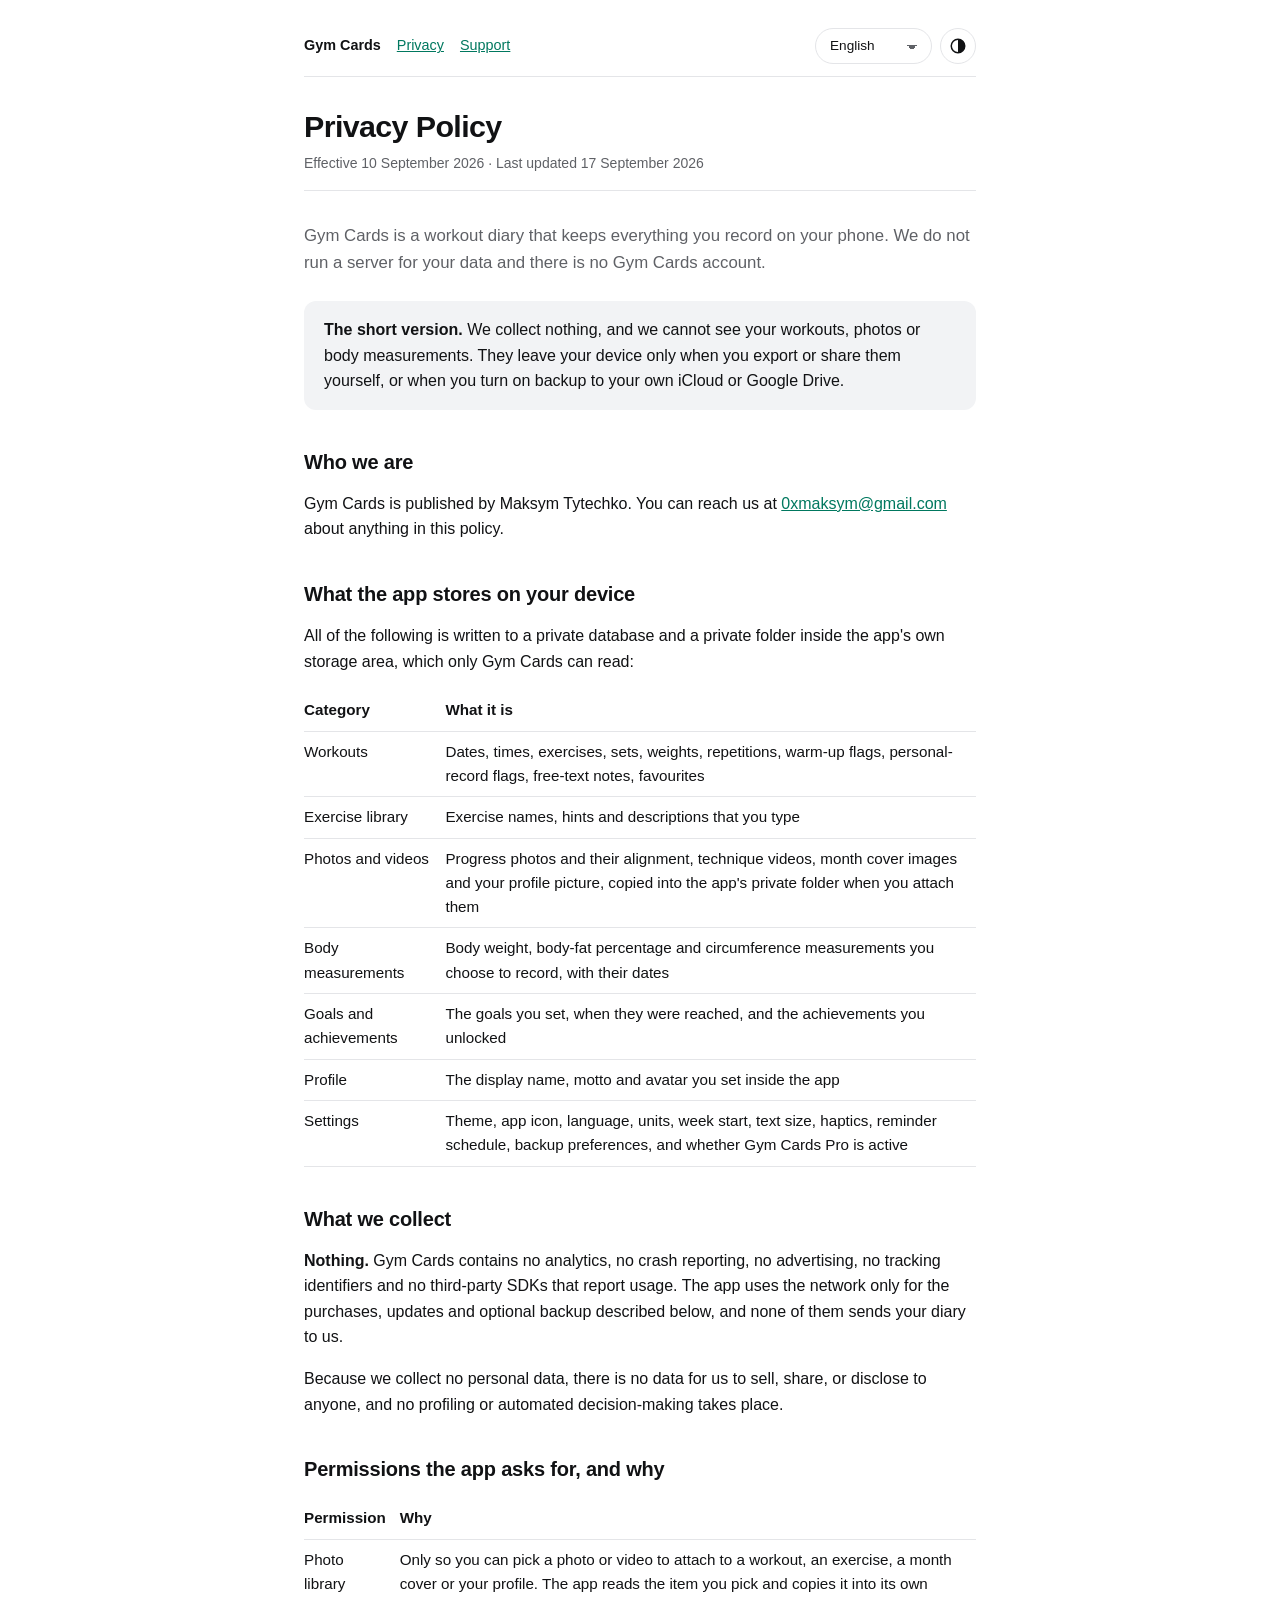
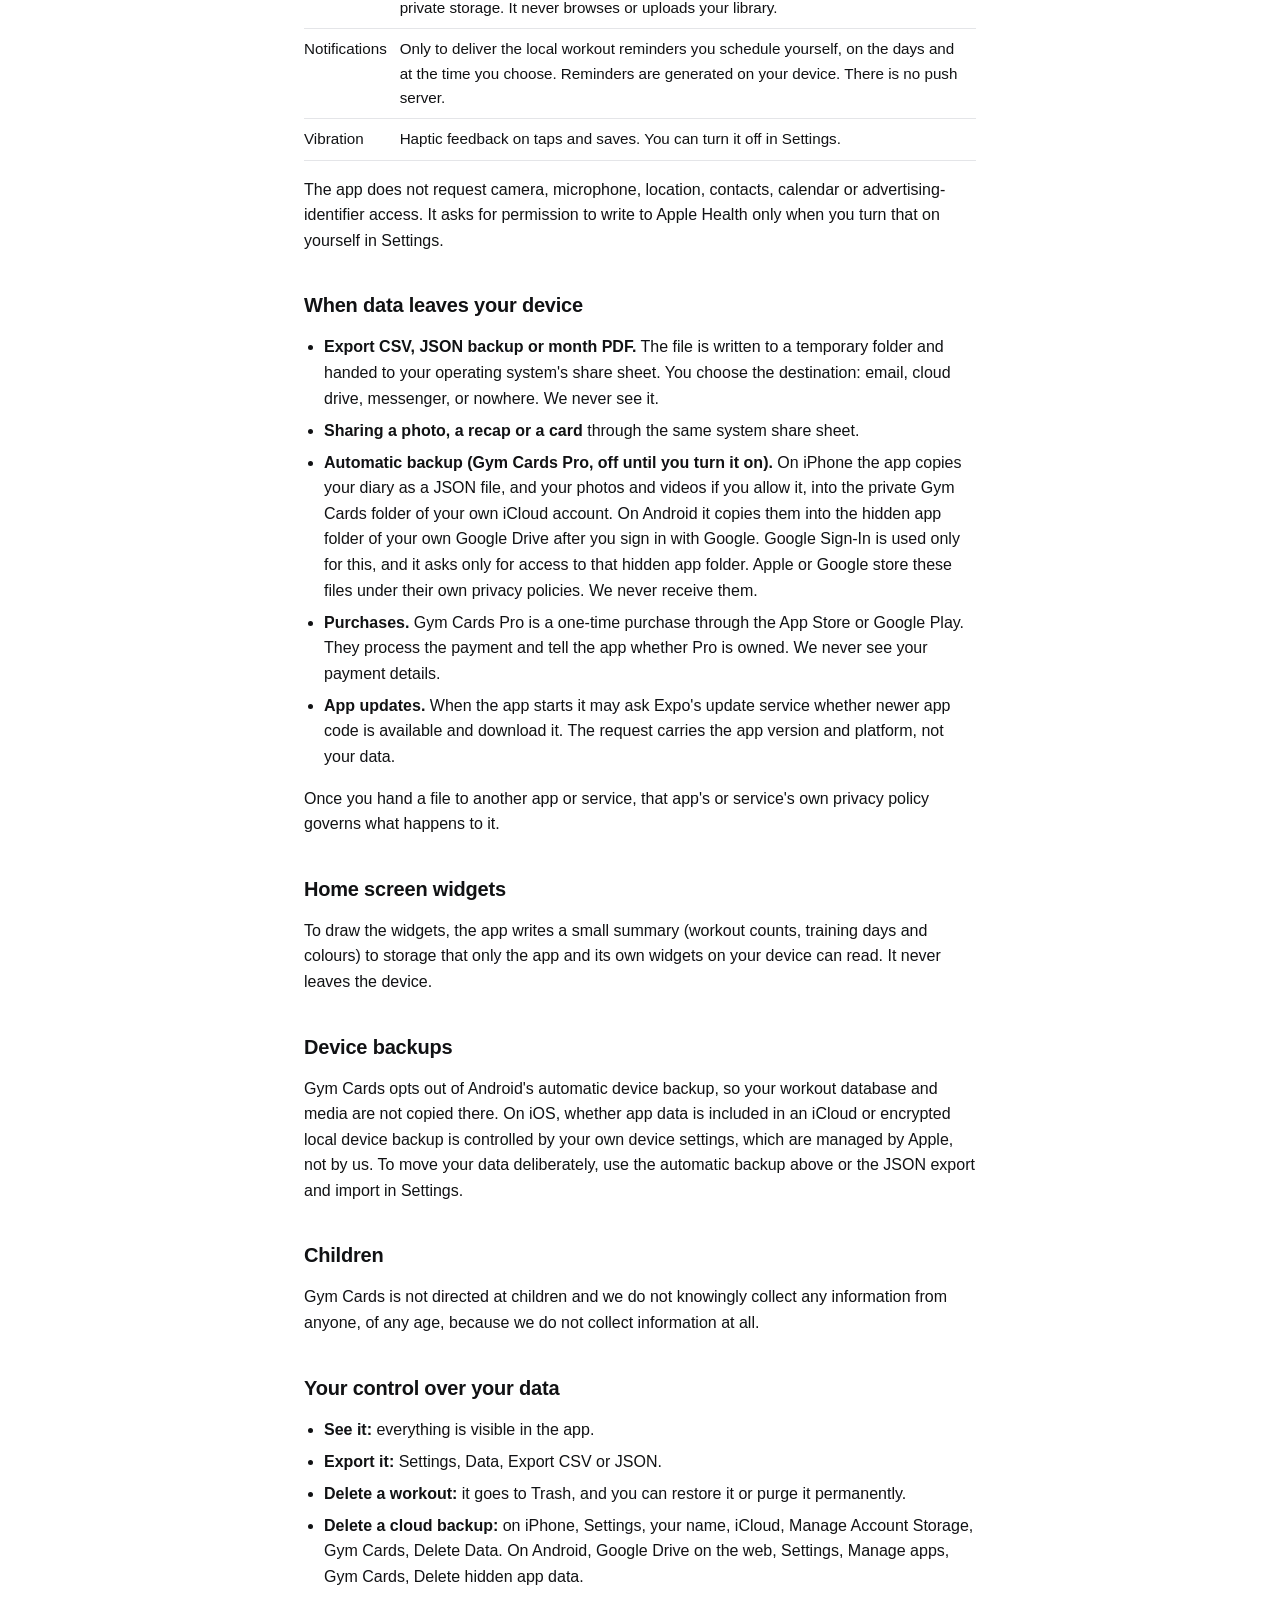
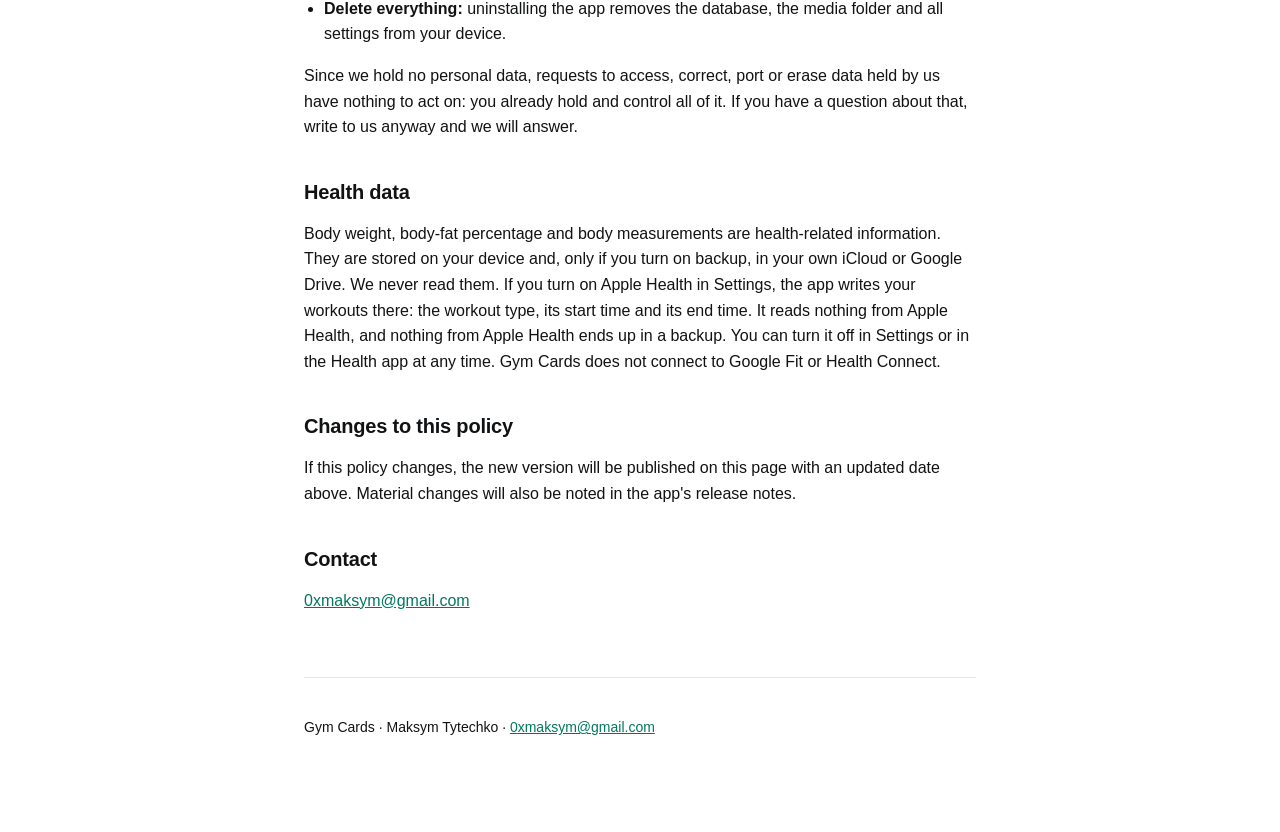
==== commit 33d54e2f: "docs: САЙТ ШІСТЬМА МОВАМИ — І ПРО APPLE HEALTH! Сайт і політика тепер українською, англійською, поль" ====
--- a/privacy.html
+++ b/privacy.html
@@ -1,5 +1,5 @@
 <!DOCTYPE html>
-<html lang="en" data-title-en="Privacy Policy · Gym Cards" data-title-uk="Політика конфіденційності · Gym Cards">
+<html lang="en" data-title-en="Privacy Policy · Gym Cards" data-title-uk="Політика конфіденційності · Gym Cards" data-title-pl="Gym Cards: polityka prywatności" data-title-de="Gym Cards: Datenschutzerklärung" data-title-es="Gym Cards: política de privacidad" data-title-pt-BR="Gym Cards: política de privacidade">
 <head>
 <meta charset="utf-8">
 <meta name="viewport" content="width=device-width, initial-scale=1">
@@ -13,14 +13,18 @@
 <div class="topbar">
   <nav>
     <a href="index.html">Gym Cards</a>
-    <a href="privacy.html"><span data-lang="en">Privacy</span><span data-lang="uk" lang="uk">Конфіденційність</span></a>
-    <a href="support.html"><span data-lang="en">Support</span><span data-lang="uk" lang="uk">Підтримка</span></a>
+    <a href="privacy.html"><span data-lang="en">Privacy</span><span data-lang="uk" lang="uk">Конфіденційність</span><span data-lang="pl" lang="pl">Prywatność</span><span data-lang="de" lang="de">Datenschutz</span><span data-lang="es" lang="es">Privacidad</span><span data-lang="pt-BR" lang="pt-BR">Privacidade</span></a>
+    <a href="support.html"><span data-lang="en">Support</span><span data-lang="uk" lang="uk">Підтримка</span><span data-lang="pl" lang="pl">Pomoc</span><span data-lang="de" lang="de">Hilfe</span><span data-lang="es" lang="es">Ayuda</span><span data-lang="pt-BR" lang="pt-BR">Ajuda</span></a>
   </nav>
   <div class="controls">
-    <div class="seg" role="group" aria-label="Language / Мова">
-      <button type="button" data-set-lang="en" lang="en" aria-pressed="false">EN</button>
-      <button type="button" data-set-lang="uk" lang="uk" aria-pressed="false">УК</button>
-    </div>
+    <select class="lang" data-set-lang aria-label="Language">
+      <option value="de" lang="de">Deutsch</option>
+      <option value="en" lang="en">English</option>
+      <option value="es" lang="es">Español</option>
+      <option value="pl" lang="pl">Polski</option>
+      <option value="pt-BR" lang="pt-BR">Português</option>
+      <option value="uk" lang="uk">Українська</option>
+    </select>
     <button type="button" class="theme-toggle" data-toggle-theme aria-label="Switch theme">
       <svg viewBox="0 0 24 24" aria-hidden="true"><circle cx="12" cy="12" r="9" fill="none" stroke="currentColor" stroke-width="2"/><path d="M12 3a9 9 0 0 1 0 18z" fill="currentColor"/></svg>
     </button>
@@ -67,7 +71,7 @@
   <tr><td>Notifications</td><td>Only to deliver the local workout reminders you schedule yourself, on the days and at the time you choose. Reminders are generated on your device. There is no push server.</td></tr>
   <tr><td>Vibration</td><td>Haptic feedback on taps and saves. You can turn it off in Settings.</td></tr>
 </table>
-<p>The app does not request camera, microphone, location, contacts, calendar, health-platform or advertising-identifier access.</p>
+<p>The app does not request camera, microphone, location, contacts, calendar or advertising-identifier access. It asks for permission to write to Apple Health only when you turn that on yourself in Settings.</p>
 
 <h2>When data leaves your device</h2>
 <ul>
@@ -99,7 +103,7 @@
 <p>Since we hold no personal data, requests to access, correct, port or erase data held by us have nothing to act on: you already hold and control all of it. If you have a question about that, write to us anyway and we will answer.</p>
 
 <h2>Health data</h2>
-<p>Body weight, body-fat percentage and body measurements are health-related information. They are stored on your device and, only if you turn on backup, in your own iCloud or Google Drive. We never read them. Gym Cards does not connect to Apple Health, Google Fit or Health Connect.</p>
+<p>Body weight, body-fat percentage and body measurements are health-related information. They are stored on your device and, only if you turn on backup, in your own iCloud or Google Drive. We never read them. If you turn on Apple Health in Settings, the app writes your workouts there: the workout type, its start time and its end time. It reads nothing from Apple Health, and nothing from Apple Health ends up in a backup. You can turn it off in Settings or in the Health app at any time. Gym Cards does not connect to Google Fit or Health Connect.</p>
 
 <h2>Changes to this policy</h2>
 <p>If this policy changes, the new version will be published on this page with an updated date above. Material changes will also be noted in the app's release notes.</p>
@@ -149,7 +153,7 @@
   <tr><td>Сповіщення</td><td>Лише щоб доставляти локальні нагадування про тренування, які ви самі запланували на обрані дні й час. Нагадування створюються на пристрої. Push-сервера немає.</td></tr>
   <tr><td>Вібрація</td><td>Тактильний відгук на натиски й збереження. Вимикається в налаштуваннях.</td></tr>
 </table>
-<p>Застосунок не просить доступу до камери, мікрофона, геолокації, контактів, календаря, платформ здоров'я чи рекламного ідентифікатора.</p>
+<p>Застосунок не просить доступу до камери, мікрофона, геолокації, контактів, календаря чи рекламного ідентифікатора. Дозвіл на запис в Apple Health він просить лише тоді, коли ви самі вмикаєте це в налаштуваннях.</p>
 
 <h2>Коли дані залишають пристрій</h2>
 <ul>
@@ -181,7 +185,7 @@
 <p>Оскільки ми не тримаємо персональних даних, запити на доступ, виправлення, перенесення чи стирання даних у нас не мають до чого застосуватися: ви вже володієте всім і керуєте всім. Якщо все ж маєте питання, напишіть нам, і ми відповімо.</p>
 
 <h2>Дані про здоров'я</h2>
-<p>Вага, відсоток жиру й обхвати тіла є інформацією, пов'язаною зі здоров'ям. Вони зберігаються на вашому пристрої і, лише якщо ви ввімкнули бекап, у вашому власному iCloud чи Google Drive. Ми їх ніколи не читаємо. Gym Cards не під'єднується до Apple Health, Google Fit чи Health Connect.</p>
+<p>Вага, відсоток жиру й обхвати тіла є інформацією, пов'язаною зі здоров'ям. Вони зберігаються на вашому пристрої і, лише якщо ви ввімкнули бекап, у вашому власному iCloud чи Google Drive. Ми їх ніколи не читаємо. Якщо ви ввімкнете Apple Health у налаштуваннях, застосунок записує туди ваші тренування: тип, час початку й час завершення. Зі самого Apple Health він нічого не читає, і жодні дані звідти не потрапляють у бекап. Вимкнути можна в налаштуваннях або в програмі «Здоров'я» будь-коли. Gym Cards не під'єднується до Google Fit чи Health Connect.</p>
 
 <h2>Зміни в політиці</h2>
 <p>Якщо політика зміниться, нова редакція з'явиться на цій сторінці з оновленою датою вгорі. Про суттєві зміни ми також напишемо в нотатках до випуску.</p>
@@ -191,8 +195,336 @@
 
 </div>
 
+<div data-lang="pl" lang="pl" id="pl">
+
+<header>
+  <h1>Polityka prywatności</h1>
+  <p class="meta">Obowiązuje od 10 września 2026 · Ostatnia aktualizacja 17 września 2026</p>
+</header>
+
+<p class="lede">Gym Cards to dziennik treningowy, który przechowuje wszystko, co zapisujesz, na twoim telefonie. Nie prowadzimy serwera dla twoich danych i nie ma konta Gym Cards.</p>
+
+<div class="callout">
+  <p><strong>W skrócie.</strong> Niczego nie zbieramy i nie możemy zobaczyć twoich treningów, zdjęć ani pomiarów ciała. Opuszczają one urządzenie tylko wtedy, gdy samodzielnie je eksportujesz lub udostępniasz albo gdy włączysz kopię zapasową na twój własny iCloud lub Google Drive.</p>
+</div>
+
+<h2>Kim jesteśmy</h2>
+<p>Wydawcą Gym Cards jest Maksym Tytechko. W każdej sprawie dotyczącej tej polityki możesz się z nami skontaktować pod adresem <a href="mailto:0xmaksym@gmail.com">0xmaksym@gmail.com</a>.</p>
+
+<h2>Co aplikacja przechowuje na twoim urządzeniu</h2>
+<p>Wszystkie poniższe dane są zapisywane w prywatnej bazie danych i w prywatnym folderze w obrębie własnego obszaru pamięci aplikacji, który może odczytać tylko Gym Cards:</p>
+<table>
+  <tr><th>Kategoria</th><th>Co to jest</th></tr>
+  <tr><td>Treningi</td><td>Daty, godziny, ćwiczenia, serie, ciężary, powtórzenia, oznaczenia rozgrzewki, oznaczenia rekordów życiowych, notatki tekstowe, ulubione</td></tr>
+  <tr><td>Biblioteka ćwiczeń</td><td>Nazwy ćwiczeń, wskazówki i opisy, które wpisujesz</td></tr>
+  <tr><td>Zdjęcia i filmy</td><td>Zdjęcia postępów i ich wyrównanie, filmy z techniką, okładki miesięcy i twoje zdjęcie profilowe, kopiowane do prywatnego folderu aplikacji, gdy je dołączasz</td></tr>
+  <tr><td>Pomiary ciała</td><td>Waga ciała, procent tkanki tłuszczowej i pomiary obwodów, które zdecydujesz się zapisać, wraz z ich datami</td></tr>
+  <tr><td>Cele i osiągnięcia</td><td>Wyznaczone przez ciebie cele, to, kiedy zostały osiągnięte, oraz odblokowane osiągnięcia</td></tr>
+  <tr><td>Profil</td><td>Wyświetlana nazwa, motto i awatar ustawione w aplikacji</td></tr>
+  <tr><td>Ustawienia</td><td>Motyw, ikona aplikacji, język, jednostki, początek tygodnia, rozmiar tekstu, wibracje, harmonogram przypomnień, preferencje kopii zapasowej oraz to, czy Gym Cards Pro jest aktywny</td></tr>
+</table>
+
+<h2>Co zbieramy</h2>
+<p><strong>Nic.</strong> Gym Cards nie zawiera analityki, raportowania awarii, reklam, identyfikatorów śledzących ani zewnętrznych SDK, które raportują użycie. Aplikacja korzysta z sieci tylko w celu zakupów, aktualizacji i opcjonalnej kopii zapasowej opisanych poniżej i żadne z nich nie wysyła nam twojego dziennika.</p>
+<p>Ponieważ nie zbieramy danych osobowych, nie mamy żadnych danych, które moglibyśmy komukolwiek sprzedać, udostępnić lub ujawnić, i nie odbywa się żadne profilowanie ani zautomatyzowane podejmowanie decyzji.</p>
+
+<h2>O jakie uprawnienia prosi aplikacja i dlaczego</h2>
+<table>
+  <tr><th>Uprawnienie</th><th>Dlaczego</th></tr>
+  <tr><td>Biblioteka zdjęć</td><td>Tylko po to, by umożliwić ci wybranie zdjęcia lub filmu do dołączenia do treningu, ćwiczenia, okładki miesiąca lub profilu. Aplikacja odczytuje wybrany element i kopiuje go do własnej prywatnej pamięci. Nigdy nie przegląda ani nie przesyła twojej biblioteki.</td></tr>
+  <tr><td>Powiadomienia</td><td>Tylko do dostarczania lokalnych przypomnień o treningu, które samodzielnie ustawiasz, w wybrane przez ciebie dni i o wybranej godzinie. Przypomnienia są tworzone na twoim urządzeniu. Nie ma serwera powiadomień push.</td></tr>
+  <tr><td>Wibracje</td><td>Haptyczna informacja zwrotna przy stuknięciach i zapisywaniu. Możesz ją wyłączyć w Ustawieniach.</td></tr>
+</table>
+<p>Aplikacja nie prosi o dostęp do aparatu, mikrofonu, lokalizacji, kontaktów, kalendarza ani identyfikatora reklamowego. O zgodę na zapis w Apple Health prosi tylko wtedy, gdy sam włączysz to w ustawieniach.</p>
+
+<h2>Kiedy dane opuszczają twoje urządzenie</h2>
+<ul>
+  <li><strong>Eksport CSV, kopii JSON lub PDF miesiąca.</strong> Plik jest zapisywany w folderze tymczasowym i przekazywany do systemowego arkusza udostępniania. Ty wybierasz miejsce docelowe: e-mail, dysk w chmurze, komunikator albo nigdzie. Nigdy go nie widzimy.</li>
+  <li><strong>Udostępnianie zdjęcia, podsumowania lub karty</strong> przez ten sam systemowy arkusz udostępniania.</li>
+  <li><strong>Automatyczna kopia zapasowa (Gym Cards Pro, wyłączona, dopóki jej nie włączysz).</strong> Na iPhonie aplikacja kopiuje twój dziennik jako plik JSON, a jeśli na to zezwolisz, także twoje zdjęcia i filmy, do prywatnego folderu Gym Cards na twoim własnym koncie iCloud. Na Androidzie kopiuje je do ukrytego folderu aplikacji na twoim własnym Google Drive po zalogowaniu się kontem Google. Google Sign-In jest używany wyłącznie w tym celu i prosi tylko o dostęp do tego ukrytego folderu aplikacji. Apple lub Google przechowują te pliki zgodnie z własnymi politykami prywatności. Nigdy ich nie otrzymujemy.</li>
+  <li><strong>Zakupy.</strong> Gym Cards Pro to jednorazowy zakup przez App Store lub Google Play. Obsługują one płatność i informują aplikację, czy posiadasz Pro. Nigdy nie widzimy twoich danych płatniczych.</li>
+  <li><strong>Aktualizacje aplikacji.</strong> Przy uruchomieniu aplikacja może zapytać usługę aktualizacji Expo, czy dostępny jest nowszy kod aplikacji, i go pobrać. Zapytanie zawiera wersję aplikacji i platformę, a nie twoje dane.</li>
+</ul>
+<p>Gdy przekażesz plik innej aplikacji lub usłudze, to, co się z nim dzieje, podlega polityce prywatności tej aplikacji lub usługi.</p>
+
+<h2>Widżety na ekranie głównym</h2>
+<p>Aby narysować widżety, aplikacja zapisuje krótkie podsumowanie (liczbę treningów, dni treningowe i kolory) w pamięci, którą na twoim urządzeniu mogą odczytać tylko aplikacja i jej własne widżety. Nigdy nie opuszcza ono urządzenia.</p>
+
+<h2>Kopie zapasowe urządzenia</h2>
+<p>Gym Cards rezygnuje z automatycznej kopii zapasowej urządzenia na Androidzie, więc twoja baza treningów i multimedia nie są tam kopiowane. Na iOS to, czy dane aplikacji trafiają do kopii zapasowej iCloud lub zaszyfrowanej lokalnej kopii zapasowej urządzenia, zależy od twoich własnych ustawień urządzenia, którymi zarządza Apple, a nie my. Aby celowo przenieść dane, użyj opisanej wyżej automatycznej kopii zapasowej albo eksportu i importu JSON w Ustawieniach.</p>
+
+<h2>Dzieci</h2>
+<p>Aplikacja Gym Cards nie jest skierowana do dzieci i świadomie nie zbieramy żadnych informacji od nikogo, w żadnym wieku, ponieważ w ogóle nie zbieramy informacji.</p>
+
+<h2>Twoja kontrola nad danymi</h2>
+<ul>
+  <li><strong>Wgląd:</strong> wszystko jest widoczne w aplikacji.</li>
+  <li><strong>Eksport:</strong> Ustawienia, Dane, Eksport CSV lub JSON.</li>
+  <li><strong>Usunięcie treningu:</strong> trening trafia do Kosza, skąd możesz go przywrócić albo usunąć na stałe.</li>
+  <li><strong>Usunięcie kopii zapasowej w chmurze:</strong> na iPhonie Ustawienia, twoje imię i nazwisko, iCloud, Zarządzaj pamięcią masową konta, Gym Cards, Usuń dane. Na Androidzie Google Drive w przeglądarce, Ustawienia, Zarządzaj aplikacjami, Gym Cards, Usuń ukryte dane aplikacji.</li>
+  <li><strong>Usunięcie wszystkiego:</strong> odinstalowanie aplikacji usuwa z urządzenia bazę danych, folder z multimediami i wszystkie ustawienia.</li>
+</ul>
+<p>Ponieważ nie przechowujemy żadnych danych osobowych, żądania dostępu do danych przechowywanych przez nas, ich sprostowania, przeniesienia lub usunięcia nie mają czego dotyczyć: wszystkie te dane już masz i kontrolujesz. Jeśli masz pytanie w tej sprawie, i tak do nas napisz, a odpowiemy.</p>
+
+<h2>Dane dotyczące zdrowia</h2>
+<p>Waga ciała, procent tkanki tłuszczowej i pomiary ciała to informacje związane ze zdrowiem. Są przechowywane na twoim urządzeniu oraz, tylko jeśli włączysz kopię zapasową, na twoim własnym iCloud lub Google Drive. Nigdy ich nie odczytujemy. Jeśli włączysz Apple Health w ustawieniach, aplikacja zapisuje tam twoje treningi: typ, godzinę rozpoczęcia i zakończenia. Z samego Apple Health niczego nie odczytuje i nic stamtąd nie trafia do kopii zapasowej. Możesz to wyłączyć w ustawieniach albo w aplikacji Zdrowie w dowolnej chwili. Gym Cards nie łączy się z Google Fit ani Health Connect.</p>
+
+<h2>Zmiany tej polityki</h2>
+<p>Jeśli ta polityka się zmieni, nowa wersja zostanie opublikowana na tej stronie z zaktualizowaną datą powyżej. Istotne zmiany zostaną też odnotowane w informacjach o wersji aplikacji.</p>
+
+<h2>Kontakt</h2>
+<p><a href="mailto:0xmaksym@gmail.com">0xmaksym@gmail.com</a></p>
+
+</div>
+
+<div data-lang="de" lang="de" id="de">
+
+<header>
+  <h1>Datenschutzerklärung</h1>
+  <p class="meta">Gültig ab 10. September 2026 · Zuletzt aktualisiert am 17. September 2026</p>
+</header>
+
+<p class="lede">Gym Cards ist ein Trainingstagebuch, das alles, was du erfasst, auf deinem Handy speichert. Wir betreiben keinen Server für deine Daten, und es gibt kein Konto bei Gym Cards.</p>
+
+<div class="callout">
+  <p><strong>Die Kurzfassung.</strong> Wir erheben nichts, und wir können deine Trainings, Fotos oder Körpermaße nicht sehen. Sie verlassen dein Gerät nur, wenn du sie selbst exportierst oder teilst oder wenn du das Backup in deine eigene iCloud oder dein eigenes Google Drive einschaltest.</p>
+</div>
+
+<h2>Wer wir sind</h2>
+<p>Gym Cards wird von Maksym Tytechko veröffentlicht. Zu allen Fragen zu dieser Erklärung erreichst du uns unter <a href="mailto:0xmaksym@gmail.com">0xmaksym@gmail.com</a>.</p>
+
+<h2>Was die App auf deinem Gerät speichert</h2>
+<p>Alles Folgende wird in eine private Datenbank und einen privaten Ordner im eigenen Speicherbereich der App geschrieben, die nur Gym Cards lesen kann:</p>
+<table>
+  <tr><th>Kategorie</th><th>Was es ist</th></tr>
+  <tr><td>Trainings</td><td>Datumsangaben, Uhrzeiten, Übungen, Sätze, Gewichte, Wiederholungen, Markierungen für Aufwärmsätze, Markierungen für persönliche Rekorde, Notizen in freiem Text, Favoriten</td></tr>
+  <tr><td>Übungsbibliothek</td><td>Namen, Hinweise und Beschreibungen von Übungen, die du eintippst</td></tr>
+  <tr><td>Fotos und Videos</td><td>Fortschrittsfotos und ihre Ausrichtung, Technikvideos, Titelbilder der Monate und dein Profilbild, die beim Anhängen in den privaten Ordner der App kopiert werden</td></tr>
+  <tr><td>Körpermaße</td><td>Körpergewicht, Körperfettanteil und Umfangsmaße, die du erfassen möchtest, mit ihren Datumsangaben</td></tr>
+  <tr><td>Ziele und Erfolge</td><td>Die Ziele, die du setzt, wann sie erreicht wurden, und die Erfolge, die du freigeschaltet hast</td></tr>
+  <tr><td>Profil</td><td>Der Anzeigename, das Motto und der Avatar, die du in der App festlegst</td></tr>
+  <tr><td>Einstellungen</td><td>Farbthema, App-Icon, Sprache, Einheiten, Wochenbeginn, Textgröße, Vibration, Zeitplan der Erinnerungen, Backup-Einstellungen und ob Gym Cards Pro aktiv ist</td></tr>
+</table>
+
+<h2>Was wir erheben</h2>
+<p><strong>Nichts.</strong> Gym Cards enthält keine Analysetools, keine Absturzberichte, keine Werbung, keine Tracking-Kennungen und keine SDKs von Drittanbietern, die die Nutzung melden. Die App nutzt das Netzwerk nur für die unten beschriebenen Käufe, Updates und das optionale Backup, und keines davon schickt dein Tagebuch an uns.</p>
+<p>Da wir keine personenbezogenen Daten erheben, gibt es keine Daten, die wir verkaufen, weitergeben oder gegenüber irgendjemandem offenlegen könnten, und es findet weder Profiling noch automatisierte Entscheidungsfindung statt.</p>
+
+<h2>Welche Berechtigungen die App anfragt und warum</h2>
+<table>
+  <tr><th>Berechtigung</th><th>Warum</th></tr>
+  <tr><td>Fotogalerie</td><td>Nur damit du ein Foto oder Video auswählen kannst, um es an ein Training, eine Übung, ein Titelbild eines Monats oder dein Profil anzuhängen. Die App liest das ausgewählte Element und kopiert es in ihren eigenen privaten Speicher. Sie durchsucht deine Galerie nie und lädt sie nie hoch.</td></tr>
+  <tr><td>Benachrichtigungen</td><td>Nur um die lokalen Trainingserinnerungen zuzustellen, die du selbst planst, an den Tagen und zu der Uhrzeit, die du wählst. Erinnerungen werden auf deinem Gerät erzeugt. Es gibt keinen Push-Server.</td></tr>
+  <tr><td>Vibration</td><td>Haptisches Feedback beim Tippen und Speichern. Du kannst es in den Einstellungen ausschalten.</td></tr>
+</table>
+<p>Die App fordert keinen Zugriff auf Kamera, Mikrofon, Standort, Kontakte, Kalender oder die Werbe-ID an. Um die Erlaubnis, in Apple Health zu schreiben, bittet sie nur, wenn du das in den Einstellungen selbst einschaltest.</p>
+
+<h2>Wann Daten dein Gerät verlassen</h2>
+<ul>
+  <li><strong>CSV-Export, JSON-Backup oder Monats-PDF.</strong> Die Datei wird in einen temporären Ordner geschrieben und an das Teilen-Menü deines Betriebssystems übergeben. Du wählst das Ziel: E-Mail, Cloud-Speicher, Messenger oder nirgendwohin. Wir sehen sie nie.</li>
+  <li><strong>Teilen eines Fotos, eines Rückblicks oder einer Karte</strong> über dasselbe Teilen-Menü des Systems.</li>
+  <li><strong>Automatisches Backup (Gym Cards Pro, ausgeschaltet, bis du es einschaltest).</strong> Auf dem iPhone kopiert die App dein Tagebuch als JSON-Datei und, wenn du es erlaubst, deine Fotos und Videos in den privaten Ordner von Gym Cards in deinem eigenen iCloud-Konto. Unter Android kopiert sie sie in den versteckten App-Ordner deines eigenen Google Drive, nachdem du dich mit Google angemeldet hast. Google Sign-In wird nur dafür verwendet und fragt nur nach Zugriff auf diesen versteckten App-Ordner. Apple bzw. Google speichern diese Dateien gemäß ihren eigenen Datenschutzerklärungen. Wir erhalten sie nie.</li>
+  <li><strong>Käufe.</strong> Gym Cards Pro ist ein Einmalkauf über den App Store oder Google Play. Sie wickeln die Zahlung ab und teilen der App mit, ob Pro gekauft wurde. Wir sehen deine Zahlungsdaten nie.</li>
+  <li><strong>App-Updates.</strong> Beim Start kann die App beim Update-Dienst von Expo nachfragen, ob neuerer App-Code verfügbar ist, und ihn herunterladen. Die Anfrage enthält die App-Version und die Plattform, nicht deine Daten.</li>
+</ul>
+<p>Sobald du eine Datei an eine andere App oder einen anderen Dienst übergibst, regelt die Datenschutzerklärung dieser App bzw. dieses Dienstes, was mit ihr geschieht.</p>
+
+<h2>Widgets auf dem Home-Bildschirm</h2>
+<p>Um die Widgets zu zeichnen, schreibt die App eine kleine Zusammenfassung (Anzahl der Trainings, Trainingstage und Farben) in einen Speicher, den nur die App und ihre eigenen Widgets auf deinem Gerät lesen können. Sie verlässt das Gerät nie.</p>
+
+<h2>Gerätebackups</h2>
+<p>Gym Cards ist vom automatischen Gerätebackup von Android ausgenommen, daher werden deine Trainingsdatenbank und deine Medien dort nicht kopiert. Unter iOS legen deine eigenen Geräteeinstellungen, die von Apple und nicht von uns verwaltet werden, fest, ob App-Daten in ein iCloud-Backup oder ein verschlüsseltes lokales Gerätebackup aufgenommen werden. Um deine Daten gezielt zu übertragen, nutze das oben beschriebene automatische Backup oder den JSON-Export und -Import in den Einstellungen.</p>
+
+<h2>Kinder</h2>
+<p>Gym Cards richtet sich nicht an Kinder, und wir erheben wissentlich keine Informationen von irgendjemandem, gleich welchen Alters, weil wir überhaupt keine Informationen erheben.</p>
+
+<h2>Deine Kontrolle über deine Daten</h2>
+<ul>
+  <li><strong>Ansehen:</strong> Alles ist in der App sichtbar.</li>
+  <li><strong>Exportieren:</strong> Einstellungen, Daten, CSV oder JSON exportieren.</li>
+  <li><strong>Ein Training löschen:</strong> Es landet im Papierkorb, und du kannst es wiederherstellen oder endgültig löschen.</li>
+  <li><strong>Ein Cloud-Backup löschen:</strong> Auf dem iPhone: Einstellungen, dein Name, iCloud, Accountspeicher verwalten, Gym Cards, Daten löschen. Unter Android: Google Drive im Web, Einstellungen, Apps verwalten, Gym Cards, Ausgeblendete App-Daten löschen.</li>
+  <li><strong>Alles löschen:</strong> Wenn du die App deinstallierst, werden die Datenbank, der Medienordner und alle Einstellungen von deinem Gerät entfernt.</li>
+</ul>
+<p>Da wir keine personenbezogenen Daten speichern, gibt es bei Anfragen auf Auskunft, Berichtigung, Übertragung oder Löschung von Daten, die bei uns gespeichert sind, nichts, worauf wir reagieren könnten: Du hast bereits alle diese Daten und kontrollierst sie selbst. Wenn du dazu eine Frage hast, schreib uns trotzdem, und wir antworten dir.</p>
+
+<h2>Gesundheitsdaten</h2>
+<p>Körpergewicht, Körperfettanteil und Körpermaße sind gesundheitsbezogene Informationen. Sie werden auf deinem Gerät gespeichert und, nur wenn du das Backup einschaltest, in deiner eigenen iCloud oder deinem eigenen Google Drive. Wir lesen sie nie. Wenn du Apple Health in den Einstellungen einschaltest, schreibt die App deine Trainings dorthin: Art, Startzeit und Endzeit. Aus Apple Health liest sie nichts, und nichts von dort landet im Backup. Du kannst es in den Einstellungen oder in der Health-App jederzeit ausschalten. Gym Cards verbindet sich nicht mit Google Fit oder Health Connect.</p>
+
+<h2>Änderungen dieser Erklärung</h2>
+<p>Wenn sich diese Erklärung ändert, wird die neue Version auf dieser Seite mit einem aktualisierten Datum oben veröffentlicht. Wesentliche Änderungen werden außerdem in den Versionshinweisen der App vermerkt.</p>
+
+<h2>Kontakt</h2>
+<p><a href="mailto:0xmaksym@gmail.com">0xmaksym@gmail.com</a></p>
+
+</div>
+
+<div data-lang="es" lang="es" id="es">
+
+<header>
+  <h1>Política de privacidad</h1>
+  <p class="meta">En vigor desde el 10 de septiembre de 2026 · Última actualización: 17 de septiembre de 2026</p>
+</header>
+
+<p class="lede">Gym Cards es un diario de entrenamiento que guarda en tu teléfono todo lo que registras. No operamos ningún servidor para tus datos y no existe ninguna cuenta de Gym Cards.</p>
+
+<div class="callout">
+  <p><strong>La versión corta.</strong> No recopilamos nada y no podemos ver tus entrenamientos, fotos ni medidas corporales. Solo salen de tu dispositivo cuando los exportas o los compartes tú, o cuando activas la copia de seguridad en tu propio iCloud o Google Drive.</p>
+</div>
+
+<h2>Quiénes somos</h2>
+<p>Gym Cards es una app publicada por Maksym Tytechko. Puedes escribirnos a <a href="mailto:0xmaksym@gmail.com">0xmaksym@gmail.com</a> sobre cualquier punto de esta política.</p>
+
+<h2>Qué guarda la app en tu dispositivo</h2>
+<p>Todo lo siguiente se escribe en una base de datos privada y en una carpeta privada dentro del área de almacenamiento propia de la app, que solo Gym Cards puede leer:</p>
+<table>
+  <tr><th>Categoría</th><th>Qué es</th></tr>
+  <tr><td>Entrenamientos</td><td>Fechas, horas, ejercicios, series, pesos, repeticiones, marcas de calentamiento, marcas de récord personal, notas de texto libre, destacados</td></tr>
+  <tr><td>Biblioteca de ejercicios</td><td>Nombres, consejos y descripciones de ejercicios que escribes</td></tr>
+  <tr><td>Fotos y videos</td><td>Fotos de progreso y su alineación, videos de técnica, imágenes de portada de los meses y tu foto de perfil, copiados en la carpeta privada de la app cuando los adjuntas</td></tr>
+  <tr><td>Medidas corporales</td><td>Peso corporal, porcentaje de grasa corporal y medidas de contorno que decides registrar, con sus fechas</td></tr>
+  <tr><td>Metas y logros</td><td>Las metas que te fijas, cuándo se cumplieron y los logros que desbloqueaste</td></tr>
+  <tr><td>Perfil</td><td>El nombre visible, el lema y el avatar que configuras dentro de la app</td></tr>
+  <tr><td>Ajustes</td><td>Tema, icono de la app, idioma, unidades, inicio de la semana, tamaño del texto, vibración, horario de recordatorios, preferencias de copia de seguridad y si Gym Cards Pro está activo</td></tr>
+</table>
+
+<h2>Qué recopilamos</h2>
+<p><strong>Nada.</strong> Gym Cards no contiene analítica, informes de fallos, publicidad, identificadores de seguimiento ni SDK de terceros que informen sobre el uso. La app usa la red solo para las compras, las actualizaciones y la copia de seguridad opcional que se describen más abajo, y ninguna de ellas nos envía tu diario.</p>
+<p>Como no recopilamos datos personales, no tenemos datos que vender, compartir ni revelar a nadie, y no se realiza ninguna elaboración de perfiles ni toma de decisiones automatizada.</p>
+
+<h2>Permisos que pide la app y por qué</h2>
+<table>
+  <tr><th>Permiso</th><th>Por qué</th></tr>
+  <tr><td>Galería de fotos</td><td>Solo para que puedas elegir una foto o un video y adjuntarlo a un entrenamiento, un ejercicio, una portada de mes o tu perfil. La app lee el elemento que eliges y lo copia en su propio almacenamiento privado. Nunca explora ni sube tu galería.</td></tr>
+  <tr><td>Notificaciones</td><td>Solo para enviarte los recordatorios locales de entrenamiento que programas tú, en los días y a la hora que eliges. Los recordatorios se generan en tu dispositivo. No hay servidor de notificaciones push.</td></tr>
+  <tr><td>Vibración</td><td>Respuesta háptica al tocar y al guardar. Puedes desactivarla en Ajustes.</td></tr>
+</table>
+<p>La app no solicita acceso a la cámara, el micrófono, la ubicación, los contactos, el calendario ni el identificador de publicidad. Pide permiso para escribir en Apple Health solo cuando tú lo activas en los ajustes.</p>
+
+<h2>Cuándo salen los datos de tu dispositivo</h2>
+<ul>
+  <li><strong>Exportar CSV, copia JSON o PDF del mes.</strong> El archivo se escribe en una carpeta temporal y se entrega al menú para compartir de tu sistema operativo. Tú eliges el destino: correo, una nube, una app de mensajería o ninguno. Nosotros nunca lo vemos.</li>
+  <li><strong>Compartir una foto, un resumen o una tarjeta</strong> a través del mismo menú para compartir del sistema.</li>
+  <li><strong>Copia de seguridad automática (Gym Cards Pro, desactivada hasta que la activas).</strong> En iPhone, la app copia tu diario como archivo JSON, y tus fotos y videos si lo permites, en la carpeta privada de Gym Cards de tu propia cuenta de iCloud. En Android, los copia en la carpeta oculta de la app de tu propio Google Drive después de que inicies sesión con Google. Google Sign-In se usa solo para esto y solo pide acceso a esa carpeta oculta de la app. Apple o Google guardan estos archivos según sus propias políticas de privacidad. Nosotros nunca los recibimos.</li>
+  <li><strong>Compras.</strong> Gym Cards Pro es una compra única a través del App Store o Google Play. Ellos procesan el pago e informan a la app de si tienes Pro. Nunca vemos tus datos de pago.</li>
+  <li><strong>Actualizaciones de la app.</strong> Cuando la app se inicia, puede preguntar al servicio de actualizaciones de Expo si hay código más reciente de la app disponible y descargarlo. La solicitud incluye la versión de la app y la plataforma, no tus datos.</li>
+</ul>
+<p>Una vez que entregas un archivo a otra app o servicio, lo que pase con él se rige por la política de privacidad de esa app o servicio.</p>
+
+<h2>Widgets de la pantalla de inicio</h2>
+<p>Para dibujar los widgets, la app escribe un pequeño resumen (número de entrenamientos, días de entrenamiento y colores) en un almacenamiento que solo la app y sus propios widgets pueden leer en tu dispositivo. Nunca sale del dispositivo.</p>
+
+<h2>Copias de seguridad del dispositivo</h2>
+<p>Gym Cards se excluye de la copia de seguridad automática del dispositivo de Android, así que tu base de datos de entrenamientos y tus fotos y videos no se copian ahí. En iOS, que los datos de la app se incluyan o no en una copia de seguridad de iCloud o en una copia local cifrada del dispositivo depende de los ajustes de tu propio dispositivo, que gestiona Apple, no nosotros. Para mover tus datos de forma deliberada, usa la copia de seguridad automática descrita arriba o la exportación e importación JSON en Ajustes.</p>
+
+<h2>Niños</h2>
+<p>Gym Cards no está dirigida a niños y no recopilamos a sabiendas información de nadie, de ninguna edad, porque no recopilamos información en absoluto.</p>
+
+<h2>Tu control sobre tus datos</h2>
+<ul>
+  <li><strong>Verlos:</strong> todo está visible en la app.</li>
+  <li><strong>Exportarlos:</strong> Ajustes, Datos, Exportar CSV o Exportar copia JSON.</li>
+  <li><strong>Eliminar un entrenamiento:</strong> va a la Papelera, desde donde puedes restaurarlo o eliminarlo para siempre.</li>
+  <li><strong>Eliminar una copia de seguridad en la nube:</strong> en iPhone, Ajustes, tu nombre, iCloud, Gestionar almacenamiento de la cuenta, Gym Cards, Eliminar datos. En Android, Google Drive en la web, Configuración, Administrar aplicaciones, Gym Cards, Eliminar datos ocultos de la aplicación.</li>
+  <li><strong>Eliminarlo todo:</strong> al desinstalar la app se eliminan de tu dispositivo la base de datos, la carpeta de fotos y videos y todos los ajustes.</li>
+</ul>
+<p>Como no conservamos datos personales, las solicitudes de acceso, rectificación, portabilidad o supresión de datos en nuestro poder no tienen sobre qué actuar: tú ya tienes y controlas todos tus datos. Si tienes alguna pregunta al respecto, escríbenos de todos modos y te responderemos.</p>
+
+<h2>Datos de salud</h2>
+<p>El peso corporal, el porcentaje de grasa corporal y las medidas corporales son información relacionada con la salud. Se guardan en tu dispositivo y, solo si activas la copia de seguridad, en tu propio iCloud o Google Drive. Nunca los leemos. Si activas Apple Health en los ajustes, la app escribe allí tus entrenamientos: el tipo, la hora de inicio y la hora de fin. No lee nada de Apple Health y nada de allí llega a una copia de seguridad. Puedes desactivarlo en los ajustes o en la app Salud cuando quieras. Gym Cards no se conecta a Google Fit ni a Health Connect.</p>
+
+<h2>Cambios en esta política</h2>
+<p>Si esta política cambia, la nueva versión se publicará en esta página con la fecha actualizada arriba. Los cambios importantes también se indicarán en las notas de la versión de la app.</p>
+
+<h2>Contacto</h2>
+<p><a href="mailto:0xmaksym@gmail.com">0xmaksym@gmail.com</a></p>
+
+</div>
+
+<div data-lang="pt-BR" lang="pt-BR" id="pt-BR">
+
+<header>
+  <h1>Política de Privacidade</h1>
+  <p class="meta">Em vigor desde 10 de setembro de 2026 · Última atualização em 17 de setembro de 2026</p>
+</header>
+
+<p class="lede">O Gym Cards é um diário de treino que guarda no seu celular tudo o que você registra. Não mantemos um servidor para os seus dados e não existe conta do Gym Cards.</p>
+
+<div class="callout">
+  <p><strong>A versão curta.</strong> Não coletamos nada e não conseguimos ver seus treinos, fotos ou medidas corporais. Eles só saem do seu aparelho quando você os exporta ou compartilha por conta própria, ou quando ativa o backup no seu próprio iCloud ou Google Drive.</p>
+</div>
+
+<h2>Quem somos</h2>
+<p>O Gym Cards é publicado por Maksym Tytechko. Você pode falar conosco pelo <a href="mailto:0xmaksym@gmail.com">0xmaksym@gmail.com</a> sobre qualquer assunto desta política.</p>
+
+<h2>O que o app armazena no seu aparelho</h2>
+<p>Tudo o que está listado abaixo é gravado em um banco de dados privado e em uma pasta privada dentro da área de armazenamento do próprio app, que só o Gym Cards pode ler:</p>
+<table>
+  <tr><th>Categoria</th><th>O que é</th></tr>
+  <tr><td>Treinos</td><td>Datas, horários, exercícios, séries, pesos, repetições, marcações de aquecimento, marcações de recorde pessoal, notas em texto livre, favoritos</td></tr>
+  <tr><td>Biblioteca de exercícios</td><td>Nomes, dicas e descrições de exercícios que você digita</td></tr>
+  <tr><td>Fotos e vídeos</td><td>Fotos de progresso e o alinhamento delas, vídeos de técnica, imagens de capa dos meses e a sua foto de perfil, copiados para a pasta privada do app quando você os anexa</td></tr>
+  <tr><td>Medidas corporais</td><td>Peso corporal, percentual de gordura corporal e medidas de circunferência que você escolhe registrar, com as respectivas datas</td></tr>
+  <tr><td>Metas e conquistas</td><td>As metas que você define, quando foram alcançadas e as conquistas que você desbloqueou</td></tr>
+  <tr><td>Perfil</td><td>O nome de exibição, o lema e o avatar que você define dentro do app</td></tr>
+  <tr><td>Ajustes</td><td>Tema, ícone do app, idioma, unidades, início da semana, tamanho do texto, vibração, horários dos lembretes, preferências de backup e se o Gym Cards Pro está ativo</td></tr>
+</table>
+
+<h2>O que coletamos</h2>
+<p><strong>Nada.</strong> O Gym Cards não contém ferramentas de análise, relatórios de falhas, publicidade, identificadores de rastreamento nem SDKs de terceiros que relatem o uso. O app usa a rede apenas para as compras, as atualizações e o backup opcional descritos abaixo, e nenhum deles envia o seu diário para nós.</p>
+<p>Como não coletamos dados pessoais, não há dados para vendermos, compartilharmos ou divulgarmos a ninguém, e não ocorre nenhuma criação de perfil nem tomada de decisão automatizada.</p>
+
+<h2>Permissões que o app pede, e por quê</h2>
+<table>
+  <tr><th>Permissão</th><th>Por quê</th></tr>
+  <tr><td>Galeria de fotos</td><td>Apenas para que você possa escolher uma foto ou um vídeo para anexar a um treino, a um exercício, a uma capa de mês ou ao seu perfil. O app lê o item que você escolhe e o copia para o próprio armazenamento privado. Ele nunca navega pela sua galeria nem faz upload dela.</td></tr>
+  <tr><td>Notificações</td><td>Apenas para entregar os lembretes de treino locais que você mesmo agenda, nos dias e no horário que você escolher. Os lembretes são gerados no seu aparelho. Não existe servidor de push.</td></tr>
+  <tr><td>Vibração</td><td>Resposta tátil ao tocar e ao salvar. Você pode desativá-la nos Ajustes.</td></tr>
+</table>
+<p>O app não pede acesso à câmera, ao microfone, à localização, aos contatos, ao calendário nem ao identificador de publicidade. Ele pede permissão para gravar no Apple Health só quando você ativa isso nos ajustes.</p>
+
+<h2>Quando os dados saem do seu aparelho</h2>
+<ul>
+  <li><strong>Exportar CSV, backup JSON ou PDF do mês.</strong> O arquivo é gravado em uma pasta temporária e entregue ao menu de compartilhamento do seu sistema operacional. Você escolhe o destino: e-mail, drive na nuvem, app de mensagens ou lugar nenhum. Nós nunca o vemos.</li>
+  <li><strong>Compartilhar uma foto, uma retrospectiva ou um card</strong> pelo mesmo menu de compartilhamento do sistema.</li>
+  <li><strong>Backup automático (Gym Cards Pro, desativado até você ativá-lo).</strong> No iPhone, o app copia o seu diário como um arquivo JSON e, se você permitir, as suas fotos e vídeos para a pasta privada do Gym Cards na sua própria conta do iCloud. No Android, ele os copia para a pasta oculta do app no seu próprio Google Drive depois que você entra com a sua conta Google. O Google Sign-In é usado só para isso e pede acesso apenas a essa pasta oculta do app. A Apple ou o Google armazenam esses arquivos de acordo com as próprias políticas de privacidade. Nós nunca os recebemos.</li>
+  <li><strong>Compras.</strong> O Gym Cards Pro é uma compra única feita pela App Store ou pelo Google Play. Eles processam o pagamento e informam ao app se você tem o Pro. Nós nunca vemos os seus dados de pagamento.</li>
+  <li><strong>Atualizações do app.</strong> Quando o app é aberto, ele pode perguntar ao serviço de atualizações do Expo se há um código mais novo do app disponível e baixá-lo. A solicitação leva a versão do app e a plataforma, não os seus dados.</li>
+</ul>
+<p>Depois que você entrega um arquivo a outro app ou serviço, é a política de privacidade desse app ou serviço que rege o que acontece com ele.</p>
+
+<h2>Widgets da tela inicial</h2>
+<p>Para desenhar os widgets, o app grava um pequeno resumo (contagem de treinos, dias de treino e cores) em um armazenamento que só o app e os próprios widgets dele no seu aparelho podem ler. Esse resumo nunca sai do aparelho.</p>
+
+<h2>Backups do aparelho</h2>
+<p>O Gym Cards fica de fora do backup automático de aparelho do Android, então o seu banco de dados de treinos e as mídias não são copiados para lá. No iOS, a inclusão dos dados do app em um backup do iCloud ou em um backup local criptografado do aparelho é controlada pelos ajustes do seu próprio aparelho, que são gerenciados pela Apple, não por nós. Para transferir os seus dados de forma intencional, use o backup automático descrito acima ou a exportação e a importação de JSON nos Ajustes.</p>
+
+<h2>Crianças</h2>
+<p>O Gym Cards não é direcionado a crianças, e não coletamos intencionalmente nenhuma informação de ninguém, de nenhuma idade, porque não coletamos informação alguma.</p>
+
+<h2>Seu controle sobre os seus dados</h2>
+<ul>
+  <li><strong>Ver:</strong> tudo fica visível no app.</li>
+  <li><strong>Exportar:</strong> Ajustes, Dados, Exportar CSV ou JSON.</li>
+  <li><strong>Excluir um treino:</strong> ele vai para a Lixeira, e você pode restaurá-lo ou excluí-lo para sempre.</li>
+  <li><strong>Excluir um backup na nuvem:</strong> no iPhone, Ajustes, seu nome, iCloud, Gerenciar Armazenamento da Conta, Gym Cards, Apagar Dados. No Android, Google Drive na web, Configurações, Gerenciar apps, Gym Cards, Excluir dados ocultos do app.</li>
+  <li><strong>Excluir tudo:</strong> desinstalar o app remove do seu aparelho o banco de dados, a pasta de mídias e todos os ajustes.</li>
+</ul>
+<p>Como não mantemos nenhum dado pessoal, pedidos de acesso, correção, portabilidade ou eliminação de dados mantidos por nós não têm sobre o que agir: você já tem e controla todos eles. Se tiver alguma dúvida sobre isso, escreva para nós mesmo assim e nós responderemos.</p>
+
+<h2>Dados de saúde</h2>
+<p>Peso corporal, percentual de gordura corporal e medidas corporais são informações relacionadas à saúde. Eles ficam armazenados no seu aparelho e, só se você ativar o backup, no seu próprio iCloud ou Google Drive. Nós nunca os lemos. Se você ativar o Apple Health nos ajustes, o app grava ali os seus treinos: o tipo, a hora de início e a hora de fim. Ele não lê nada do Apple Health, e nada de lá entra em um backup. Você pode desligar isso nos ajustes ou no app Saúde quando quiser. O Gym Cards não se conecta ao Google Fit nem ao Health Connect.</p>
+
+<h2>Alterações nesta política</h2>
+<p>Se esta política mudar, a nova versão será publicada nesta página com a data atualizada acima. Mudanças relevantes também serão mencionadas nas notas de versão do app.</p>
+
+<h2>Contato</h2>
+<p><a href="mailto:0xmaksym@gmail.com">0xmaksym@gmail.com</a></p>
+
+</div>
+
 <footer>
-  <p>Gym Cards · <span data-lang="en">Maksym Tytechko</span><span data-lang="uk" lang="uk">Титечко Максим</span> · <a href="mailto:0xmaksym@gmail.com">0xmaksym@gmail.com</a></p>
+  <p>Gym Cards · <span data-lang="en">Maksym Tytechko</span><span data-lang="uk" lang="uk">Титечко Максим</span><span data-lang="pl" lang="pl">Maksym Tytechko</span><span data-lang="de" lang="de">Maksym Tytechko</span><span data-lang="es" lang="es">Maksym Tytechko</span><span data-lang="pt-BR" lang="pt-BR">Maksym Tytechko</span> · <a href="mailto:0xmaksym@gmail.com">0xmaksym@gmail.com</a></p>
 </footer>
 
 </main>
--- a/style.css
+++ b/style.css
@@ -47,9 +47,13 @@
   padding-block: 1rem 5rem;
 }
 
-html[data-lang="en"] [data-lang="uk"],
-html[data-lang="uk"] [data-lang="en"] { display: none !important; }
-html:not([data-lang]) span[data-lang="uk"],
+html[data-lang]:not([data-lang="en"]) [data-lang="en"],
+html[data-lang]:not([data-lang="uk"]) [data-lang="uk"],
+html[data-lang]:not([data-lang="pl"]) [data-lang="pl"],
+html[data-lang]:not([data-lang="de"]) [data-lang="de"],
+html[data-lang]:not([data-lang="es"]) [data-lang="es"],
+html[data-lang]:not([data-lang="pt-BR"]) [data-lang="pt-BR"] { display: none !important; }
+html:not([data-lang]) [data-lang]:not([data-lang="en"]),
 html:not([data-lang]) .controls { display: none; }
 
 .topbar {
@@ -67,31 +71,24 @@
 
 .controls { display: flex; align-items: center; gap: 8px; }
 
-.seg {
-  display: inline-flex;
-  padding: 2px;
+.lang {
+  min-height: 36px;
+  padding: 0 32px 0 14px;
   border: 1px solid var(--line);
   border-radius: 999px;
-}
-
-.seg button {
-  min-width: 40px;
-  min-height: 32px;
-  padding: 0 12px;
-  border: 0;
-  border-radius: 999px;
-  background: transparent;
-  color: var(--muted);
+  background:
+    linear-gradient(45deg, transparent 50%, var(--muted) 50%) calc(100% - 19px) 55% / 5px 5px no-repeat,
+    linear-gradient(135deg, var(--muted) 50%, transparent 50%) calc(100% - 14px) 55% / 5px 5px no-repeat,
+    transparent;
+  color: var(--text);
   font: inherit;
   font-size: 0.85rem;
+  appearance: none;
+  -webkit-appearance: none;
   cursor: pointer;
 }
 
-.seg button[aria-pressed="true"] {
-  background: var(--surface);
-  color: var(--text);
-  font-weight: 600;
-}
+.lang:hover { border-color: var(--muted); }
 
 .theme-toggle {
   display: inline-grid;
@@ -108,6 +105,7 @@
 .theme-toggle svg { width: 18px; height: 18px; }
 
 button:focus-visible,
+select:focus-visible,
 a:focus-visible {
   outline: 2px solid var(--accent);
   outline-offset: 2px;
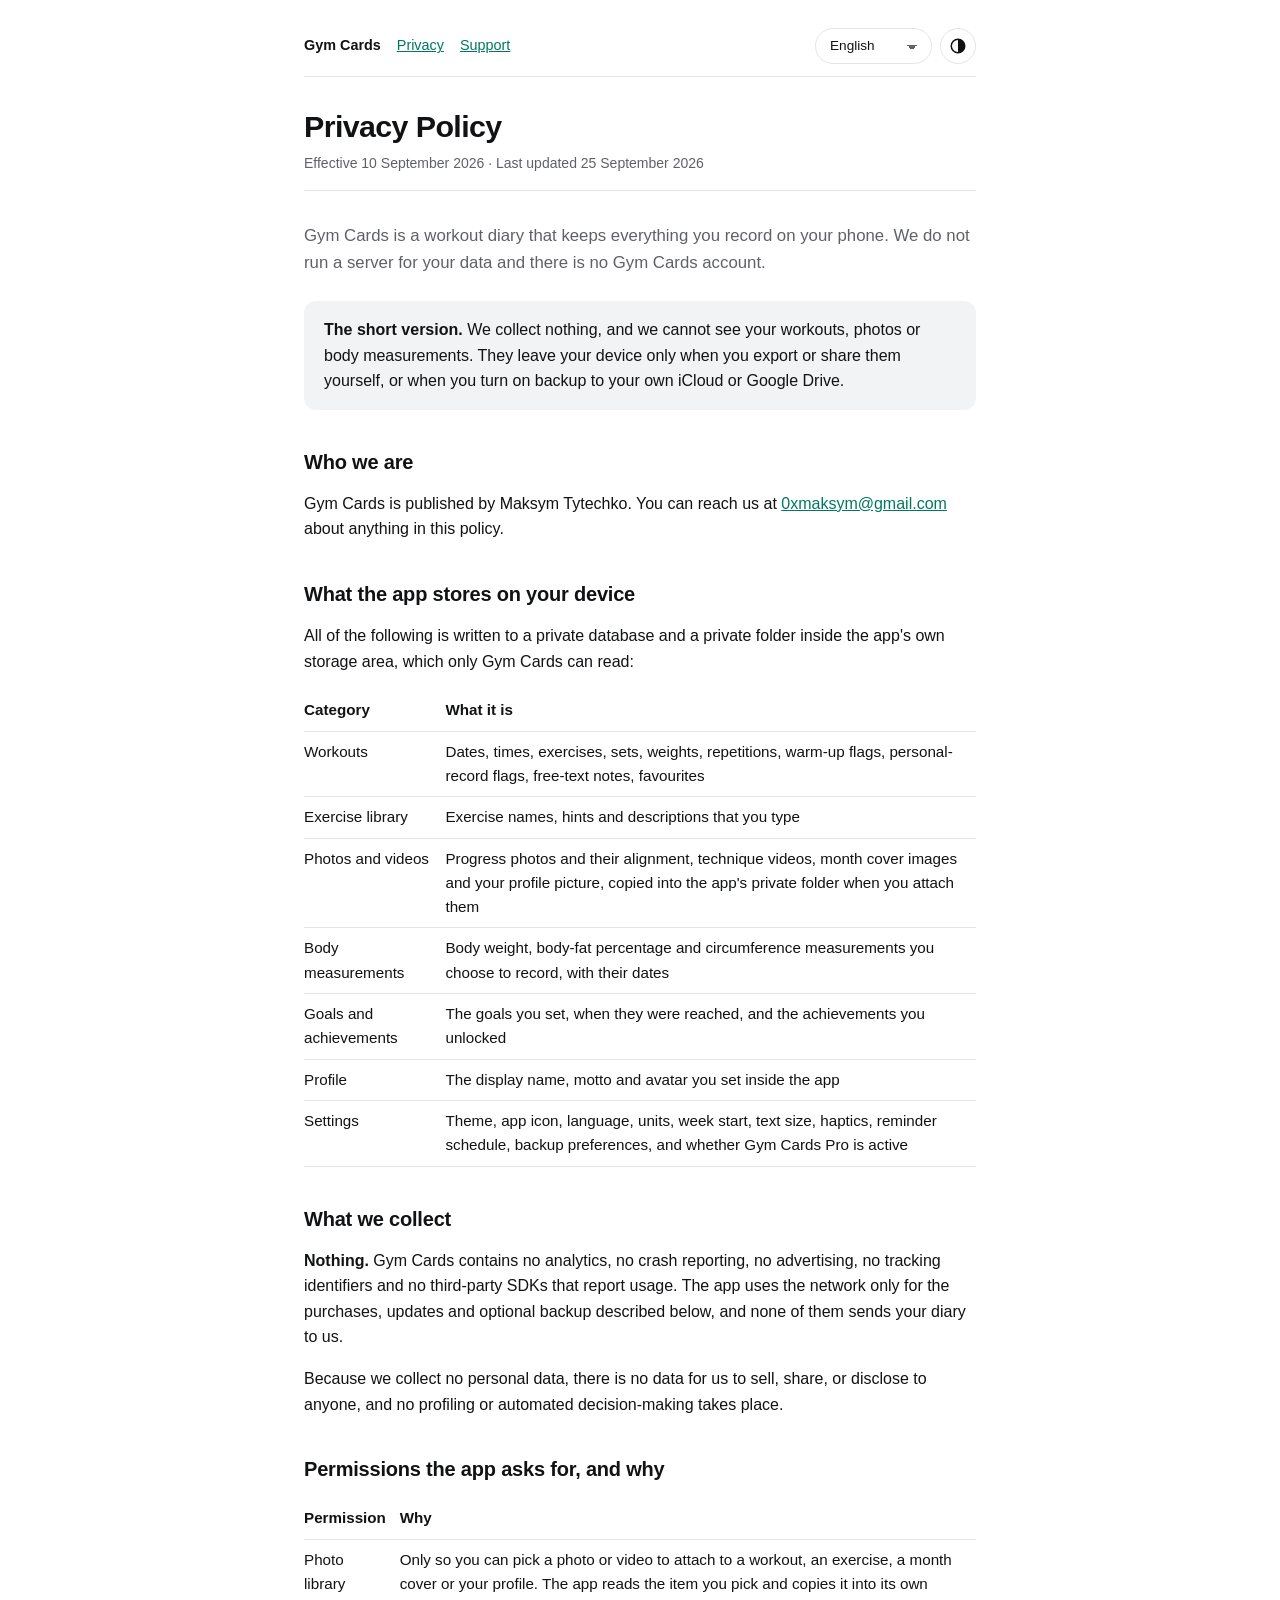
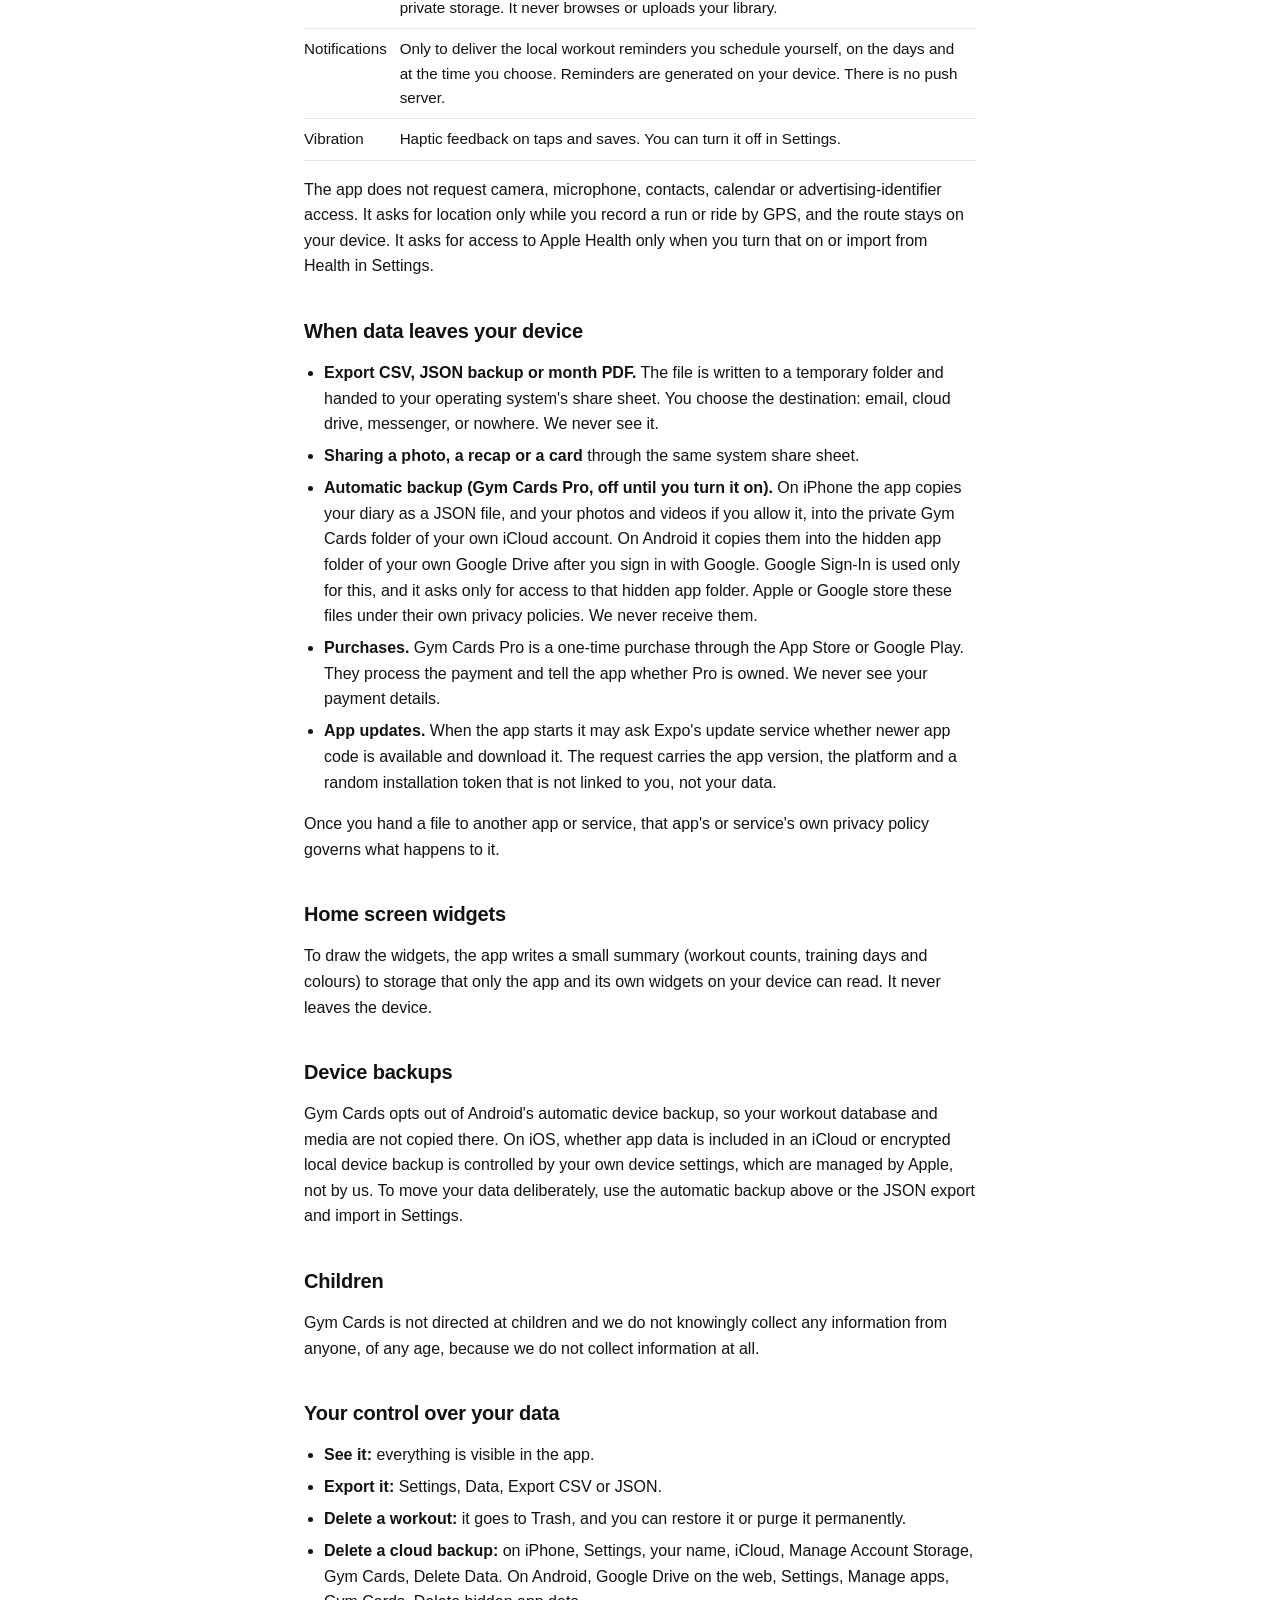
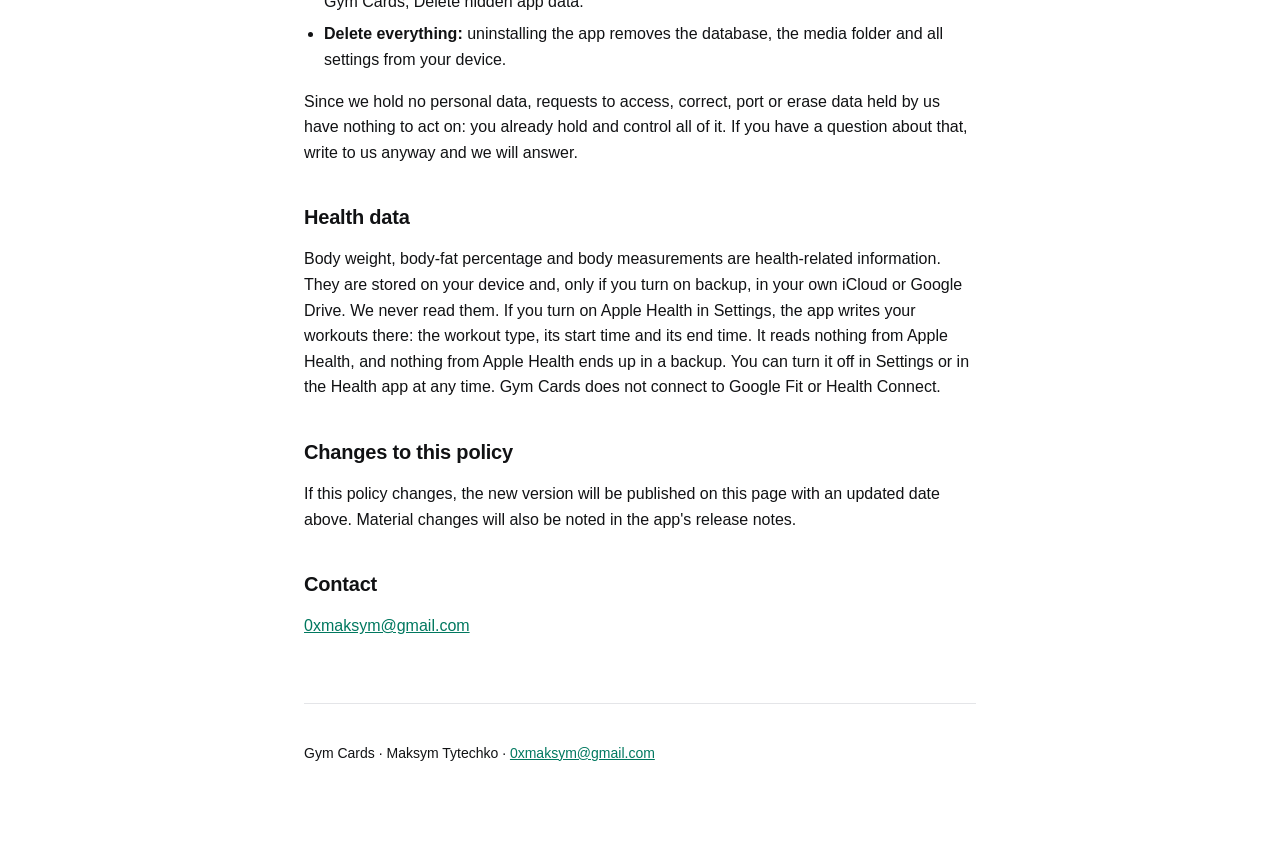
==== commit 7fb42f70: "docs: ПОЛІТИКА КАЖЕ ПРО GPS І ТОКЕН ОНОВЛЕНЬ!" ====
--- a/privacy.html
+++ b/privacy.html
@@ -35,7 +35,7 @@
 
 <header>
   <h1>Privacy Policy</h1>
-  <p class="meta">Effective 10 September 2026 · Last updated 17 September 2026</p>
+  <p class="meta">Effective 10 September 2026 · Last updated 25 September 2026</p>
 </header>
 
 <p class="lede">Gym Cards is a workout diary that keeps everything you record on your phone. We do not run a server for your data and there is no Gym Cards account.</p>
@@ -71,7 +71,7 @@
   <tr><td>Notifications</td><td>Only to deliver the local workout reminders you schedule yourself, on the days and at the time you choose. Reminders are generated on your device. There is no push server.</td></tr>
   <tr><td>Vibration</td><td>Haptic feedback on taps and saves. You can turn it off in Settings.</td></tr>
 </table>
-<p>The app does not request camera, microphone, location, contacts, calendar or advertising-identifier access. It asks for permission to write to Apple Health only when you turn that on yourself in Settings.</p>
+<p>The app does not request camera, microphone, contacts, calendar or advertising-identifier access. It asks for location only while you record a run or ride by GPS, and the route stays on your device. It asks for access to Apple Health only when you turn that on or import from Health in Settings.</p>
 
 <h2>When data leaves your device</h2>
 <ul>
@@ -79,7 +79,7 @@
   <li><strong>Sharing a photo, a recap or a card</strong> through the same system share sheet.</li>
   <li><strong>Automatic backup (Gym Cards Pro, off until you turn it on).</strong> On iPhone the app copies your diary as a JSON file, and your photos and videos if you allow it, into the private Gym Cards folder of your own iCloud account. On Android it copies them into the hidden app folder of your own Google Drive after you sign in with Google. Google Sign-In is used only for this, and it asks only for access to that hidden app folder. Apple or Google store these files under their own privacy policies. We never receive them.</li>
   <li><strong>Purchases.</strong> Gym Cards Pro is a one-time purchase through the App Store or Google Play. They process the payment and tell the app whether Pro is owned. We never see your payment details.</li>
-  <li><strong>App updates.</strong> When the app starts it may ask Expo's update service whether newer app code is available and download it. The request carries the app version and platform, not your data.</li>
+  <li><strong>App updates.</strong> When the app starts it may ask Expo's update service whether newer app code is available and download it. The request carries the app version, the platform and a random installation token that is not linked to you, not your data.</li>
 </ul>
 <p>Once you hand a file to another app or service, that app's or service's own privacy policy governs what happens to it.</p>
 
@@ -117,7 +117,7 @@
 
 <header>
   <h1>Політика конфіденційності</h1>
-  <p class="meta">Чинна з 10 вересня 2026 · Оновлено 17 вересня 2026</p>
+  <p class="meta">Чинна з 10 вересня 2026 · Оновлено 25 вересня 2026</p>
 </header>
 
 <p class="lede">Gym Cards це щоденник тренувань, який зберігає все, що ви записуєте, на вашому телефоні. У нас немає сервера для ваших даних і немає акаунтів Gym Cards.</p>
@@ -153,7 +153,7 @@
   <tr><td>Сповіщення</td><td>Лише щоб доставляти локальні нагадування про тренування, які ви самі запланували на обрані дні й час. Нагадування створюються на пристрої. Push-сервера немає.</td></tr>
   <tr><td>Вібрація</td><td>Тактильний відгук на натиски й збереження. Вимикається в налаштуваннях.</td></tr>
 </table>
-<p>Застосунок не просить доступу до камери, мікрофона, геолокації, контактів, календаря чи рекламного ідентифікатора. Дозвіл на запис в Apple Health він просить лише тоді, коли ви самі вмикаєте це в налаштуваннях.</p>
+<p>Застосунок не просить доступу до камери, мікрофона, контактів, календаря чи рекламного ідентифікатора. Геолокацію він просить лише тоді, коли ви записуєте пробіжку чи заїзд по GPS, і маршрут лишається на пристрої. Доступ до Apple Health він просить лише тоді, коли ви самі вмикаєте це або імпортуєте з Health у налаштуваннях.</p>
 
 <h2>Коли дані залишають пристрій</h2>
 <ul>
@@ -161,7 +161,7 @@
   <li><strong>Поділитися фото, підсумком чи карткою</strong> через те саме системне вікно.</li>
   <li><strong>Автобекап (Gym Cards Pro, вимкнений, доки ви його не ввімкнете).</strong> На iPhone застосунок копіює щоденник файлом JSON, а за вашим дозволом і фото з відео, у приватну теку Gym Cards у вашому власному iCloud. На Android копіює їх у приховану теку застосунку у вашому власному Google Drive після входу через Google. Вхід через Google потрібен лише для цього й просить доступ тільки до цієї прихованої теки. Apple чи Google зберігають ці файли за власними політиками конфіденційності. Ми їх ніколи не отримуємо.</li>
   <li><strong>Покупки.</strong> Gym Cards Pro купується один раз через App Store або Google Play. Вони обробляють оплату й повідомляють застосунку, чи куплено Pro. Платіжних даних ми не бачимо.</li>
-  <li><strong>Оновлення застосунку.</strong> Під час запуску застосунок може запитати сервіс оновлень Expo, чи є новіший код застосунку, і завантажити його. Запит містить версію застосунку й платформу, а не ваші дані.</li>
+  <li><strong>Оновлення застосунку.</strong> Під час запуску застосунок може запитати сервіс оновлень Expo, чи є новіший код застосунку, і завантажити його. Запит містить версію застосунку, платформу й випадковий токен встановлення, не пов'язаний з вами, а не ваші дані.</li>
 </ul>
 <p>Щойно ви передали файл іншому застосунку чи сервісу, з ним працює політика конфіденційності того застосунку чи сервісу.</p>
 
@@ -199,7 +199,7 @@
 
 <header>
   <h1>Polityka prywatności</h1>
-  <p class="meta">Obowiązuje od 10 września 2026 · Ostatnia aktualizacja 17 września 2026</p>
+  <p class="meta">Obowiązuje od 10 września 2026 · Ostatnia aktualizacja 25 września 2026</p>
 </header>
 
 <p class="lede">Gym Cards to dziennik treningowy, który przechowuje wszystko, co zapisujesz, na twoim telefonie. Nie prowadzimy serwera dla twoich danych i nie ma konta Gym Cards.</p>
@@ -235,7 +235,7 @@
   <tr><td>Powiadomienia</td><td>Tylko do dostarczania lokalnych przypomnień o treningu, które samodzielnie ustawiasz, w wybrane przez ciebie dni i o wybranej godzinie. Przypomnienia są tworzone na twoim urządzeniu. Nie ma serwera powiadomień push.</td></tr>
   <tr><td>Wibracje</td><td>Haptyczna informacja zwrotna przy stuknięciach i zapisywaniu. Możesz ją wyłączyć w Ustawieniach.</td></tr>
 </table>
-<p>Aplikacja nie prosi o dostęp do aparatu, mikrofonu, lokalizacji, kontaktów, kalendarza ani identyfikatora reklamowego. O zgodę na zapis w Apple Health prosi tylko wtedy, gdy sam włączysz to w ustawieniach.</p>
+<p>Aplikacja nie prosi o dostęp do aparatu, mikrofonu, kontaktów, kalendarza ani identyfikatora reklamowego. O lokalizację prosi tylko wtedy, gdy nagrywasz bieg lub przejazd z GPS, a trasa zostaje na twoim urządzeniu. O dostęp do Apple Health prosi tylko wtedy, gdy sam włączysz to lub zaimportujesz dane z Health w ustawieniach.</p>
 
 <h2>Kiedy dane opuszczają twoje urządzenie</h2>
 <ul>
@@ -243,7 +243,7 @@
   <li><strong>Udostępnianie zdjęcia, podsumowania lub karty</strong> przez ten sam systemowy arkusz udostępniania.</li>
   <li><strong>Automatyczna kopia zapasowa (Gym Cards Pro, wyłączona, dopóki jej nie włączysz).</strong> Na iPhonie aplikacja kopiuje twój dziennik jako plik JSON, a jeśli na to zezwolisz, także twoje zdjęcia i filmy, do prywatnego folderu Gym Cards na twoim własnym koncie iCloud. Na Androidzie kopiuje je do ukrytego folderu aplikacji na twoim własnym Google Drive po zalogowaniu się kontem Google. Google Sign-In jest używany wyłącznie w tym celu i prosi tylko o dostęp do tego ukrytego folderu aplikacji. Apple lub Google przechowują te pliki zgodnie z własnymi politykami prywatności. Nigdy ich nie otrzymujemy.</li>
   <li><strong>Zakupy.</strong> Gym Cards Pro to jednorazowy zakup przez App Store lub Google Play. Obsługują one płatność i informują aplikację, czy posiadasz Pro. Nigdy nie widzimy twoich danych płatniczych.</li>
-  <li><strong>Aktualizacje aplikacji.</strong> Przy uruchomieniu aplikacja może zapytać usługę aktualizacji Expo, czy dostępny jest nowszy kod aplikacji, i go pobrać. Zapytanie zawiera wersję aplikacji i platformę, a nie twoje dane.</li>
+  <li><strong>Aktualizacje aplikacji.</strong> Przy uruchomieniu aplikacja może zapytać usługę aktualizacji Expo, czy dostępny jest nowszy kod aplikacji, i go pobrać. Zapytanie zawiera wersję aplikacji, platformę i losowy token instalacji niepowiązany z tobą, a nie twoje dane.</li>
 </ul>
 <p>Gdy przekażesz plik innej aplikacji lub usłudze, to, co się z nim dzieje, podlega polityce prywatności tej aplikacji lub usługi.</p>
 
@@ -281,7 +281,7 @@
 
 <header>
   <h1>Datenschutzerklärung</h1>
-  <p class="meta">Gültig ab 10. September 2026 · Zuletzt aktualisiert am 17. September 2026</p>
+  <p class="meta">Gültig ab 10. September 2026 · Zuletzt aktualisiert am 25. September 2026</p>
 </header>
 
 <p class="lede">Gym Cards ist ein Trainingstagebuch, das alles, was du erfasst, auf deinem Handy speichert. Wir betreiben keinen Server für deine Daten, und es gibt kein Konto bei Gym Cards.</p>
@@ -317,7 +317,7 @@
   <tr><td>Benachrichtigungen</td><td>Nur um die lokalen Trainingserinnerungen zuzustellen, die du selbst planst, an den Tagen und zu der Uhrzeit, die du wählst. Erinnerungen werden auf deinem Gerät erzeugt. Es gibt keinen Push-Server.</td></tr>
   <tr><td>Vibration</td><td>Haptisches Feedback beim Tippen und Speichern. Du kannst es in den Einstellungen ausschalten.</td></tr>
 </table>
-<p>Die App fordert keinen Zugriff auf Kamera, Mikrofon, Standort, Kontakte, Kalender oder die Werbe-ID an. Um die Erlaubnis, in Apple Health zu schreiben, bittet sie nur, wenn du das in den Einstellungen selbst einschaltest.</p>
+<p>Die App fordert keinen Zugriff auf Kamera, Mikrofon, Kontakte, Kalender oder die Werbe-ID an. Nach deinem Standort fragt sie nur, während du einen Lauf oder eine Fahrt per GPS aufzeichnest, und die Route bleibt auf deinem Gerät. Um Zugriff auf Apple Health bittet sie nur, wenn du das in den Einstellungen selbst einschaltest oder aus Health importierst.</p>
 
 <h2>Wann Daten dein Gerät verlassen</h2>
 <ul>
@@ -325,7 +325,7 @@
   <li><strong>Teilen eines Fotos, eines Rückblicks oder einer Karte</strong> über dasselbe Teilen-Menü des Systems.</li>
   <li><strong>Automatisches Backup (Gym Cards Pro, ausgeschaltet, bis du es einschaltest).</strong> Auf dem iPhone kopiert die App dein Tagebuch als JSON-Datei und, wenn du es erlaubst, deine Fotos und Videos in den privaten Ordner von Gym Cards in deinem eigenen iCloud-Konto. Unter Android kopiert sie sie in den versteckten App-Ordner deines eigenen Google Drive, nachdem du dich mit Google angemeldet hast. Google Sign-In wird nur dafür verwendet und fragt nur nach Zugriff auf diesen versteckten App-Ordner. Apple bzw. Google speichern diese Dateien gemäß ihren eigenen Datenschutzerklärungen. Wir erhalten sie nie.</li>
   <li><strong>Käufe.</strong> Gym Cards Pro ist ein Einmalkauf über den App Store oder Google Play. Sie wickeln die Zahlung ab und teilen der App mit, ob Pro gekauft wurde. Wir sehen deine Zahlungsdaten nie.</li>
-  <li><strong>App-Updates.</strong> Beim Start kann die App beim Update-Dienst von Expo nachfragen, ob neuerer App-Code verfügbar ist, und ihn herunterladen. Die Anfrage enthält die App-Version und die Plattform, nicht deine Daten.</li>
+  <li><strong>App-Updates.</strong> Beim Start kann die App beim Update-Dienst von Expo nachfragen, ob neuerer App-Code verfügbar ist, und ihn herunterladen. Die Anfrage enthält die App-Version, die Plattform und ein zufälliges Installations-Token, das nicht mit dir verknüpft ist, nicht deine Daten.</li>
 </ul>
 <p>Sobald du eine Datei an eine andere App oder einen anderen Dienst übergibst, regelt die Datenschutzerklärung dieser App bzw. dieses Dienstes, was mit ihr geschieht.</p>
 
@@ -363,7 +363,7 @@
 
 <header>
   <h1>Política de privacidad</h1>
-  <p class="meta">En vigor desde el 10 de septiembre de 2026 · Última actualización: 17 de septiembre de 2026</p>
+  <p class="meta">En vigor desde el 10 de septiembre de 2026 · Última actualización: 25 de septiembre de 2026</p>
 </header>
 
 <p class="lede">Gym Cards es un diario de entrenamiento que guarda en tu teléfono todo lo que registras. No operamos ningún servidor para tus datos y no existe ninguna cuenta de Gym Cards.</p>
@@ -399,7 +399,7 @@
   <tr><td>Notificaciones</td><td>Solo para enviarte los recordatorios locales de entrenamiento que programas tú, en los días y a la hora que eliges. Los recordatorios se generan en tu dispositivo. No hay servidor de notificaciones push.</td></tr>
   <tr><td>Vibración</td><td>Respuesta háptica al tocar y al guardar. Puedes desactivarla en Ajustes.</td></tr>
 </table>
-<p>La app no solicita acceso a la cámara, el micrófono, la ubicación, los contactos, el calendario ni el identificador de publicidad. Pide permiso para escribir en Apple Health solo cuando tú lo activas en los ajustes.</p>
+<p>La app no solicita acceso a la cámara, el micrófono, los contactos, el calendario ni el identificador de publicidad. Pide tu ubicación solo mientras grabas una carrera o una salida con GPS, y la ruta se queda en tu dispositivo. Pide acceso a Apple Health solo cuando tú lo activas o importas desde Health en los ajustes.</p>
 
 <h2>Cuándo salen los datos de tu dispositivo</h2>
 <ul>
@@ -407,7 +407,7 @@
   <li><strong>Compartir una foto, un resumen o una tarjeta</strong> a través del mismo menú para compartir del sistema.</li>
   <li><strong>Copia de seguridad automática (Gym Cards Pro, desactivada hasta que la activas).</strong> En iPhone, la app copia tu diario como archivo JSON, y tus fotos y videos si lo permites, en la carpeta privada de Gym Cards de tu propia cuenta de iCloud. En Android, los copia en la carpeta oculta de la app de tu propio Google Drive después de que inicies sesión con Google. Google Sign-In se usa solo para esto y solo pide acceso a esa carpeta oculta de la app. Apple o Google guardan estos archivos según sus propias políticas de privacidad. Nosotros nunca los recibimos.</li>
   <li><strong>Compras.</strong> Gym Cards Pro es una compra única a través del App Store o Google Play. Ellos procesan el pago e informan a la app de si tienes Pro. Nunca vemos tus datos de pago.</li>
-  <li><strong>Actualizaciones de la app.</strong> Cuando la app se inicia, puede preguntar al servicio de actualizaciones de Expo si hay código más reciente de la app disponible y descargarlo. La solicitud incluye la versión de la app y la plataforma, no tus datos.</li>
+  <li><strong>Actualizaciones de la app.</strong> Cuando la app se inicia, puede preguntar al servicio de actualizaciones de Expo si hay código más reciente de la app disponible y descargarlo. La solicitud incluye la versión de la app, la plataforma y un token de instalación aleatorio que no está vinculado a ti, no tus datos.</li>
 </ul>
 <p>Una vez que entregas un archivo a otra app o servicio, lo que pase con él se rige por la política de privacidad de esa app o servicio.</p>
 
@@ -445,7 +445,7 @@
 
 <header>
   <h1>Política de Privacidade</h1>
-  <p class="meta">Em vigor desde 10 de setembro de 2026 · Última atualização em 17 de setembro de 2026</p>
+  <p class="meta">Em vigor desde 10 de setembro de 2026 · Última atualização em 25 de setembro de 2026</p>
 </header>
 
 <p class="lede">O Gym Cards é um diário de treino que guarda no seu celular tudo o que você registra. Não mantemos um servidor para os seus dados e não existe conta do Gym Cards.</p>
@@ -481,7 +481,7 @@
   <tr><td>Notificações</td><td>Apenas para entregar os lembretes de treino locais que você mesmo agenda, nos dias e no horário que você escolher. Os lembretes são gerados no seu aparelho. Não existe servidor de push.</td></tr>
   <tr><td>Vibração</td><td>Resposta tátil ao tocar e ao salvar. Você pode desativá-la nos Ajustes.</td></tr>
 </table>
-<p>O app não pede acesso à câmera, ao microfone, à localização, aos contatos, ao calendário nem ao identificador de publicidade. Ele pede permissão para gravar no Apple Health só quando você ativa isso nos ajustes.</p>
+<p>O app não pede acesso à câmera, ao microfone, aos contatos, ao calendário nem ao identificador de publicidade. Ele pede a sua localização só enquanto você grava uma corrida ou pedalada com GPS, e a rota fica no seu aparelho. Ele pede acesso ao Apple Health só quando você ativa isso ou importa do Health nos ajustes.</p>
 
 <h2>Quando os dados saem do seu aparelho</h2>
 <ul>
@@ -489,7 +489,7 @@
   <li><strong>Compartilhar uma foto, uma retrospectiva ou um card</strong> pelo mesmo menu de compartilhamento do sistema.</li>
   <li><strong>Backup automático (Gym Cards Pro, desativado até você ativá-lo).</strong> No iPhone, o app copia o seu diário como um arquivo JSON e, se você permitir, as suas fotos e vídeos para a pasta privada do Gym Cards na sua própria conta do iCloud. No Android, ele os copia para a pasta oculta do app no seu próprio Google Drive depois que você entra com a sua conta Google. O Google Sign-In é usado só para isso e pede acesso apenas a essa pasta oculta do app. A Apple ou o Google armazenam esses arquivos de acordo com as próprias políticas de privacidade. Nós nunca os recebemos.</li>
   <li><strong>Compras.</strong> O Gym Cards Pro é uma compra única feita pela App Store ou pelo Google Play. Eles processam o pagamento e informam ao app se você tem o Pro. Nós nunca vemos os seus dados de pagamento.</li>
-  <li><strong>Atualizações do app.</strong> Quando o app é aberto, ele pode perguntar ao serviço de atualizações do Expo se há um código mais novo do app disponível e baixá-lo. A solicitação leva a versão do app e a plataforma, não os seus dados.</li>
+  <li><strong>Atualizações do app.</strong> Quando o app é aberto, ele pode perguntar ao serviço de atualizações do Expo se há um código mais novo do app disponível e baixá-lo. A solicitação leva a versão do app, a plataforma e um token de instalação aleatório que não é ligado a você, não os seus dados.</li>
 </ul>
 <p>Depois que você entrega um arquivo a outro app ou serviço, é a política de privacidade desse app ou serviço que rege o que acontece com ele.</p>
 
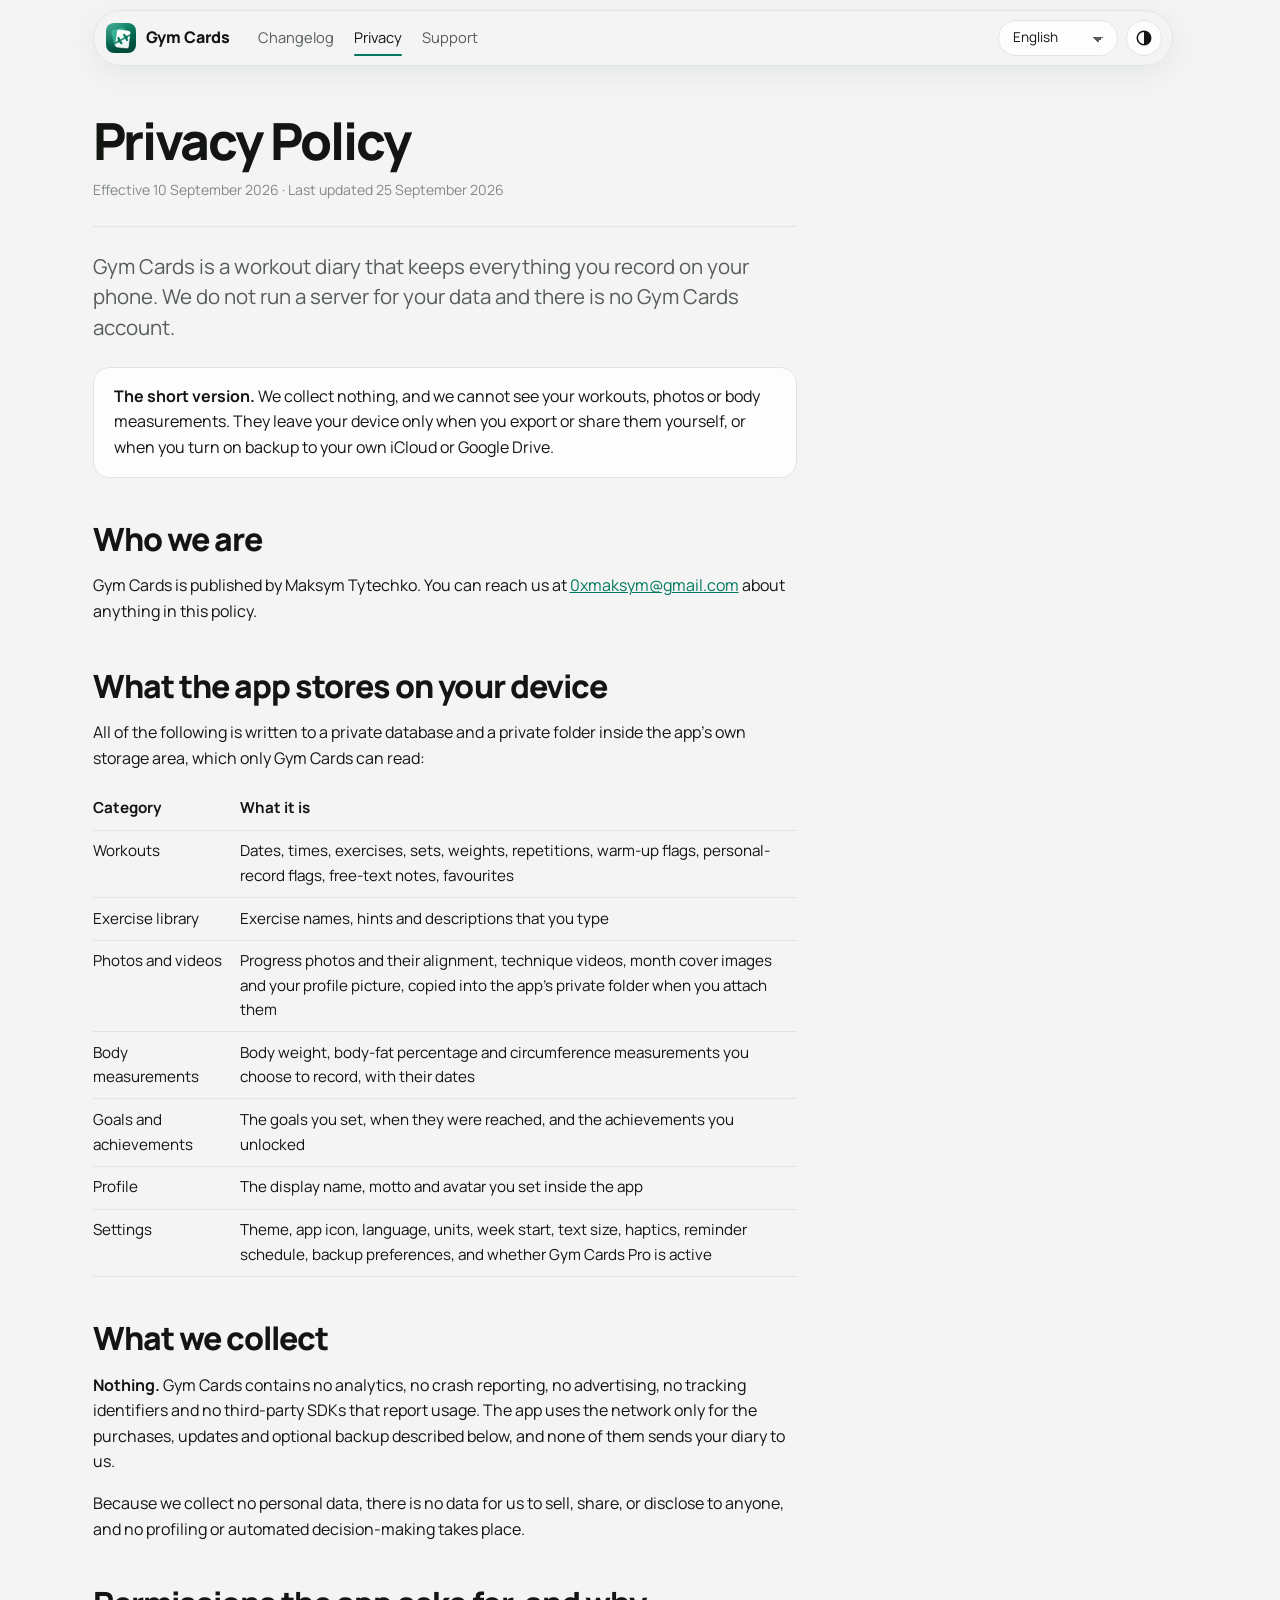
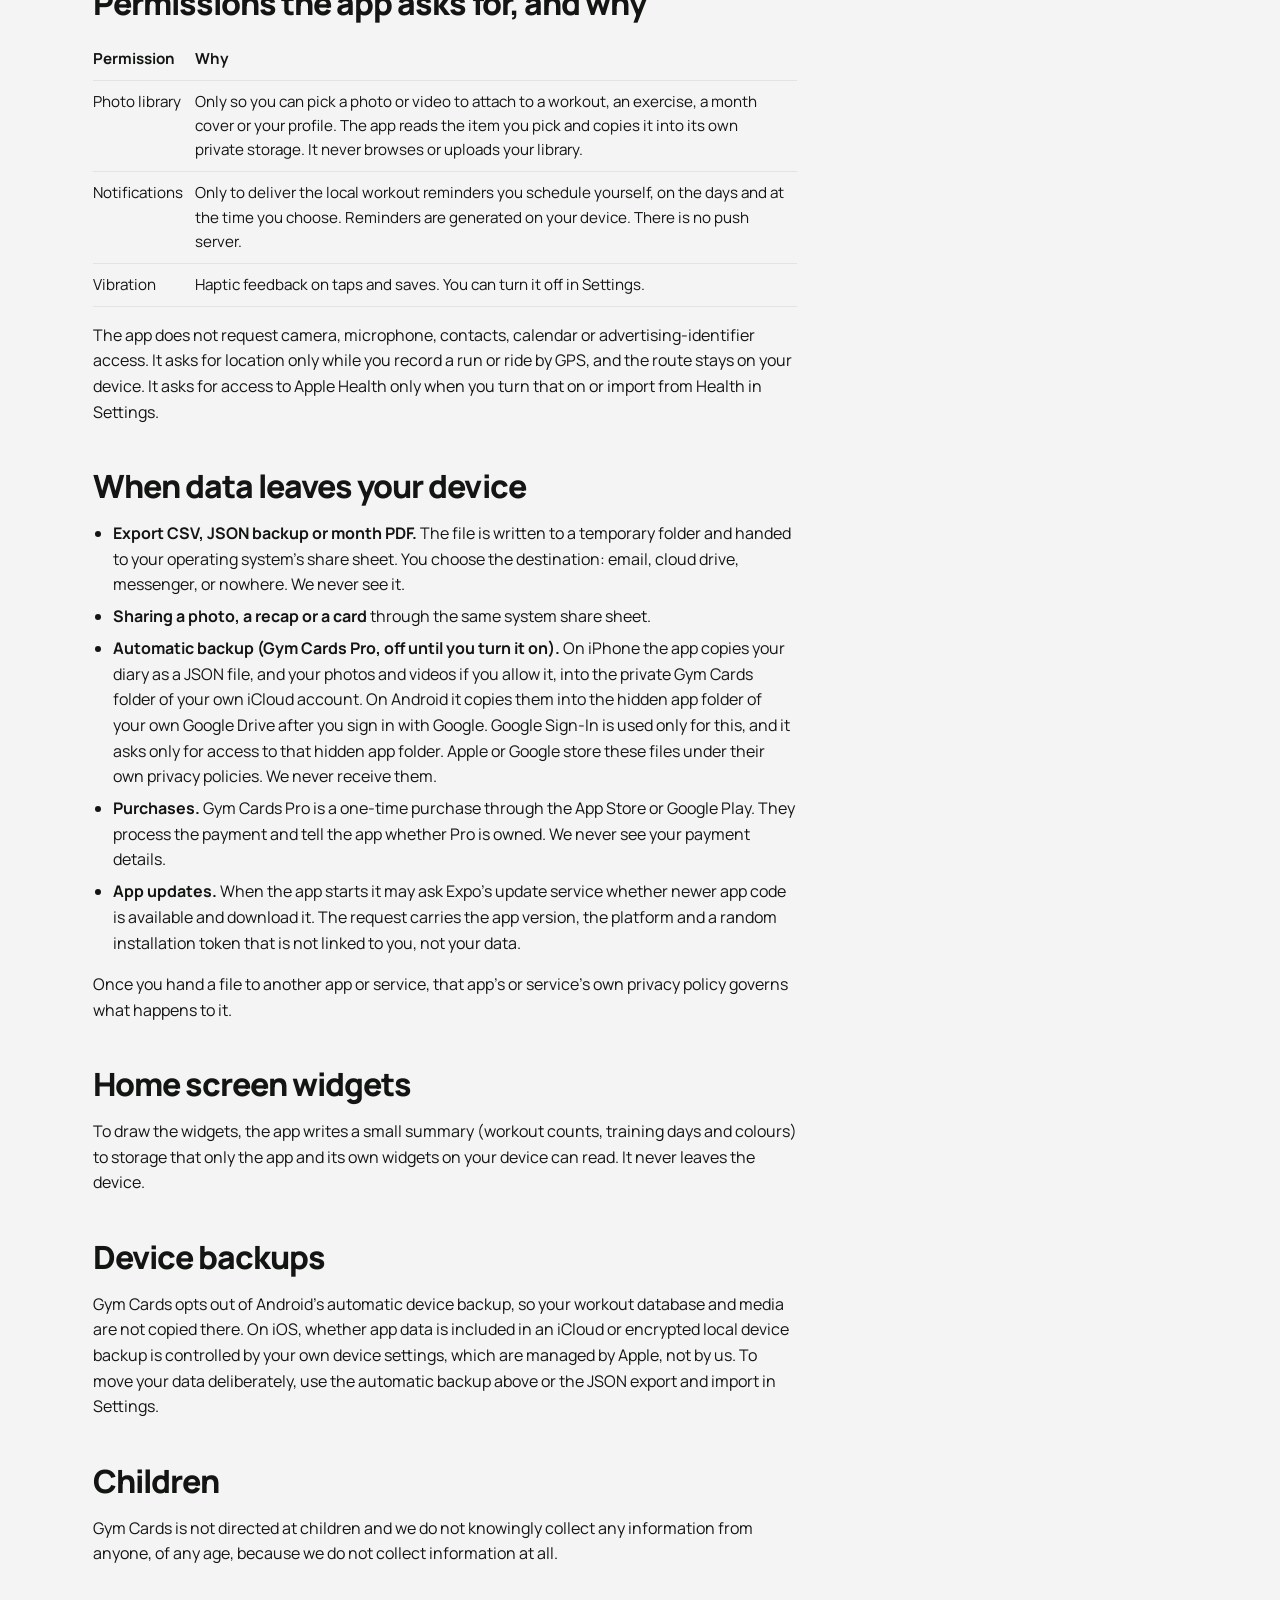
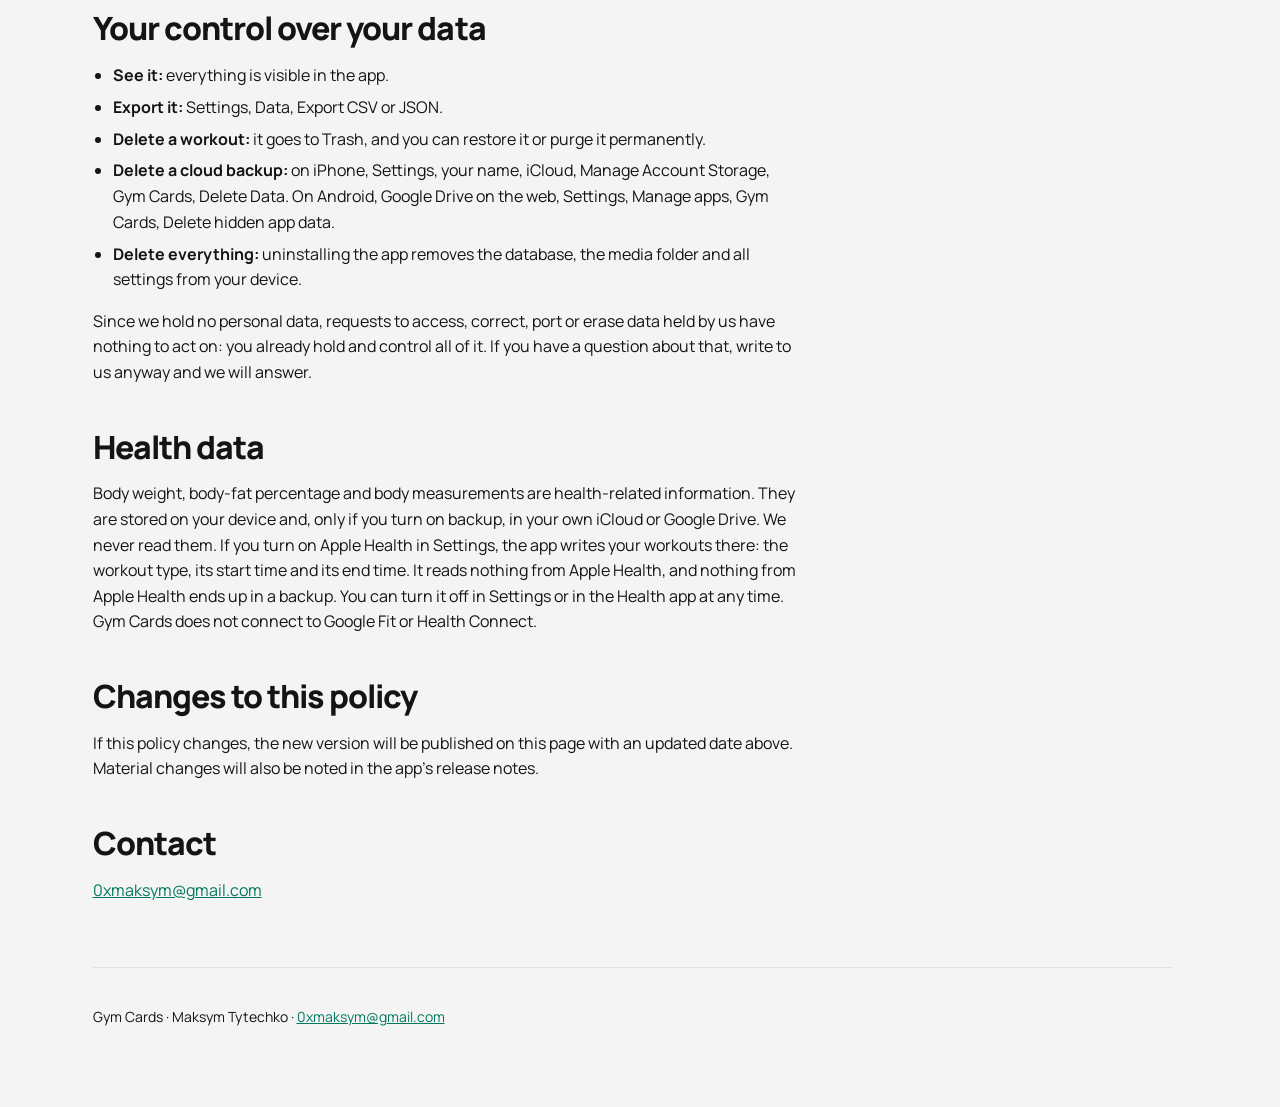
==== commit a29a7436: "docs: НОВИЙ САЙТ — ЧЕНДЖЛОГ, СКРІНИ Й GOOGLE PLAY!" ====
--- a/privacy.html
+++ b/privacy.html
@@ -4,30 +4,38 @@
 <meta charset="utf-8">
 <meta name="viewport" content="width=device-width, initial-scale=1">
 <title>Privacy Policy · Gym Cards</title>
+<link rel="icon" type="image/png" href="favicon.png">
+<link rel="apple-touch-icon" href="apple-touch-icon.png">
 <link rel="stylesheet" href="style.css">
 <script src="site.js"></script>
 </head>
 <body>
-<main>
+<main class="prose">
 
 <div class="topbar">
-  <nav>
-    <a href="index.html">Gym Cards</a>
-    <a href="privacy.html"><span data-lang="en">Privacy</span><span data-lang="uk" lang="uk">Конфіденційність</span><span data-lang="pl" lang="pl">Prywatność</span><span data-lang="de" lang="de">Datenschutz</span><span data-lang="es" lang="es">Privacidad</span><span data-lang="pt-BR" lang="pt-BR">Privacidade</span></a>
-    <a href="support.html"><span data-lang="en">Support</span><span data-lang="uk" lang="uk">Підтримка</span><span data-lang="pl" lang="pl">Pomoc</span><span data-lang="de" lang="de">Hilfe</span><span data-lang="es" lang="es">Ayuda</span><span data-lang="pt-BR" lang="pt-BR">Ajuda</span></a>
-  </nav>
-  <div class="controls">
-    <select class="lang" data-set-lang aria-label="Language">
-      <option value="de" lang="de">Deutsch</option>
-      <option value="en" lang="en">English</option>
-      <option value="es" lang="es">Español</option>
-      <option value="pl" lang="pl">Polski</option>
-      <option value="pt-BR" lang="pt-BR">Português</option>
-      <option value="uk" lang="uk">Українська</option>
-    </select>
-    <button type="button" class="theme-toggle" data-toggle-theme aria-label="Switch theme">
-      <svg viewBox="0 0 24 24" aria-hidden="true"><circle cx="12" cy="12" r="9" fill="none" stroke="currentColor" stroke-width="2"/><path d="M12 3a9 9 0 0 1 0 18z" fill="currentColor"/></svg>
-    </button>
+  <a class="brand" href="index.html"><img src="apple-touch-icon.png" alt="" width="28" height="28">Gym Cards</a>
+  <button type="button" class="menu-toggle" data-menu aria-expanded="false" aria-controls="site-menu" aria-label="Menu"><span></span></button>
+  <div class="menu" id="site-menu">
+    <div class="menu-inner">
+      <nav>
+        <a href="changelog.html"><span data-lang="en">Changelog</span><span data-lang="uk" lang="uk">Що нового</span><span data-lang="pl" lang="pl">Zmiany</span><span data-lang="de" lang="de">Änderungen</span><span data-lang="es" lang="es">Novedades</span><span data-lang="pt-BR" lang="pt-BR">Novidades</span></a>
+        <a href="privacy.html" aria-current="page"><span data-lang="en">Privacy</span><span data-lang="uk" lang="uk">Конфіденційність</span><span data-lang="pl" lang="pl">Prywatność</span><span data-lang="de" lang="de">Datenschutz</span><span data-lang="es" lang="es">Privacidad</span><span data-lang="pt-BR" lang="pt-BR">Privacidade</span></a>
+        <a href="support.html"><span data-lang="en">Support</span><span data-lang="uk" lang="uk">Підтримка</span><span data-lang="pl" lang="pl">Pomoc</span><span data-lang="de" lang="de">Hilfe</span><span data-lang="es" lang="es">Ayuda</span><span data-lang="pt-BR" lang="pt-BR">Ajuda</span></a>
+      </nav>
+      <div class="controls">
+        <select class="lang" data-set-lang aria-label="Language">
+          <option value="de" lang="de">Deutsch</option>
+          <option value="en" lang="en">English</option>
+          <option value="es" lang="es">Español</option>
+          <option value="pl" lang="pl">Polski</option>
+          <option value="pt-BR" lang="pt-BR">Português</option>
+          <option value="uk" lang="uk">Українська</option>
+        </select>
+        <button type="button" class="theme-toggle" data-toggle-theme aria-label="Switch theme">
+          <svg viewBox="0 0 24 24" aria-hidden="true"><circle cx="12" cy="12" r="9" fill="none" stroke="currentColor" stroke-width="2"/><path d="M12 3a9 9 0 0 1 0 18z" fill="currentColor"/></svg>
+        </button>
+      </div>
+    </div>
   </div>
 </div>
 
--- a/style.css
+++ b/style.css
@@ -1,51 +1,139 @@
+@font-face {
+  font-family: 'Manrope';
+  src: url('fonts/Manrope_400Regular.ttf') format('truetype');
+  font-weight: 400;
+  font-style: normal;
+  font-display: swap;
+}
+
+@font-face {
+  font-family: 'Manrope';
+  src: url('fonts/Manrope_700Bold.ttf') format('truetype');
+  font-weight: 700;
+  font-style: normal;
+  font-display: swap;
+}
+
+@font-face {
+  font-family: 'Manrope';
+  src: url('fonts/Manrope_800ExtraBold.ttf') format('truetype');
+  font-weight: 800;
+  font-style: normal;
+  font-display: swap;
+}
+
 :root {
   color-scheme: light;
-  --bg: #ffffff;
-  --surface: #f2f3f5;
-  --text: #111214;
-  --muted: #5f6166;
-  --line: #e4e5e8;
+  --ground: #f3f4f3;
+  --surface: #fcfdfc;
+  --raised: #ffffff;
+  --ink: #121512;
+  --ink-soft: #565d57;
+  --ink-faint: #838a84;
+  --line: #e1e5e2;
   --accent: #00785f;
+  --accent-ink: #fcfdfc;
+  --accent-soft: #e0efe9;
+  --glow: rgba(0, 120, 95, 0.16);
+  --bar: rgba(243, 244, 243, 0.78);
+  --scrim: rgba(243, 244, 243, 0.86);
+  --live: #1c6b4b;
+  --live-soft: #dcefe5;
+  --review: #8a5a16;
+  --review-soft: #f6ecd9;
+  --ota: #00785f;
+  --ota-soft: #e0efe9;
+  --wip: #565d57;
+  --wip-soft: #e7ebe8;
+  --shadow: 0 1px 2px rgba(18, 40, 32, 0.06), 0 18px 40px rgba(18, 40, 32, 0.1);
+  --shadow-lift: 0 2px 4px rgba(18, 40, 32, 0.08), 0 28px 60px rgba(18, 40, 32, 0.16);
+  --font: 'Manrope', -apple-system, BlinkMacSystemFont, 'Segoe UI', Roboto, sans-serif;
+  --mono: ui-monospace, SFMono-Regular, Menlo, Consolas, monospace;
+  --ease: cubic-bezier(0.16, 1, 0.3, 1);
+  --radius-card: 22px;
+  --radius-shot: 18px;
+  --radius-chip: 6px;
 }
 
 @media (prefers-color-scheme: dark) {
   :root:not([data-theme="light"]) {
     color-scheme: dark;
-    --bg: #121212;
-    --surface: #1c1c1e;
-    --text: #f5f5f7;
-    --muted: #9a9aa0;
-    --line: #2a2a2d;
+    --ground: #0d0f0e;
+    --surface: #151816;
+    --raised: #1b1f1c;
+    --ink: #eef1ed;
+    --ink-soft: #a3aaa4;
+    --ink-faint: #737a74;
+    --line: #242825;
     --accent: #2ecfa8;
+    --accent-ink: #0d0f0e;
+    --accent-soft: #11302a;
+    --glow: rgba(46, 207, 168, 0.14);
+    --bar: rgba(13, 15, 14, 0.72);
+    --scrim: rgba(9, 11, 10, 0.88);
+    --live: #7fd4ac;
+    --live-soft: #15301f;
+    --review: #e8be7c;
+    --review-soft: #33270f;
+    --ota: #2ecfa8;
+    --ota-soft: #11302a;
+    --wip: #a3aaa4;
+    --wip-soft: #222623;
+    --shadow: 0 1px 2px rgba(0, 0, 0, 0.5), 0 18px 40px rgba(0, 0, 0, 0.45);
+    --shadow-lift: 0 2px 4px rgba(0, 0, 0, 0.5), 0 28px 60px rgba(0, 0, 0, 0.6);
   }
 }
 
 :root[data-theme="dark"] {
   color-scheme: dark;
-  --bg: #121212;
-  --surface: #1c1c1e;
-  --text: #f5f5f7;
-  --muted: #9a9aa0;
-  --line: #2a2a2d;
+  --ground: #0d0f0e;
+  --surface: #151816;
+  --raised: #1b1f1c;
+  --ink: #eef1ed;
+  --ink-soft: #a3aaa4;
+  --ink-faint: #737a74;
+  --line: #242825;
   --accent: #2ecfa8;
+  --accent-ink: #0d0f0e;
+  --accent-soft: #11302a;
+  --glow: rgba(46, 207, 168, 0.14);
+  --bar: rgba(13, 15, 14, 0.72);
+  --scrim: rgba(9, 11, 10, 0.88);
+  --live: #7fd4ac;
+  --live-soft: #15301f;
+  --review: #e8be7c;
+  --review-soft: #33270f;
+  --ota: #2ecfa8;
+  --ota-soft: #11302a;
+  --wip: #a3aaa4;
+  --wip-soft: #222623;
+  --shadow: 0 1px 2px rgba(0, 0, 0, 0.5), 0 18px 40px rgba(0, 0, 0, 0.45);
+  --shadow-lift: 0 2px 4px rgba(0, 0, 0, 0.5), 0 28px 60px rgba(0, 0, 0, 0.6);
 }
 
 * { box-sizing: border-box; }
+
+html { -webkit-text-size-adjust: 100%; scrollbar-gutter: stable; }
+
+html:has(.viewer[open]) { overflow: hidden; }
 
 body {
   margin: 0;
   padding: 0 20px;
-  background: var(--bg);
-  color: var(--text);
-  font: 16px/1.6 -apple-system, BlinkMacSystemFont, "Segoe UI", Roboto, sans-serif;
-  -webkit-text-size-adjust: 100%;
+  overflow-x: clip;
+  background: var(--ground);
+  color: var(--ink);
+  font: 400 16px/1.6 var(--font);
+  -webkit-font-smoothing: antialiased;
 }
 
 main {
-  max-width: 42rem;
+  max-width: 1080px;
   margin: 0 auto;
-  padding-block: 1rem 5rem;
-}
+  padding-block: 0 4rem;
+}
+
+main.prose > [data-lang] { max-width: 44rem; }
 
 html[data-lang]:not([data-lang="en"]) [data-lang="en"],
 html[data-lang]:not([data-lang="uk"]) [data-lang="uk"],
@@ -57,17 +145,84 @@
 html:not([data-lang]) .controls { display: none; }
 
 .topbar {
+  position: sticky;
+  top: 10px;
+  z-index: 10;
+  display: flex;
+  align-items: center;
+  gap: 12px 28px;
+  min-height: 56px;
+  margin-top: 10px;
+  padding: 8px 10px 8px 12px;
+  border: 1px solid var(--line);
+  border-radius: 999px;
+  background: var(--bar);
+  box-shadow: 0 8px 30px rgba(18, 40, 32, 0.06);
+  -webkit-backdrop-filter: saturate(160%) blur(18px);
+  backdrop-filter: saturate(160%) blur(18px);
+}
+
+@media (prefers-reduced-transparency: reduce) {
+  .topbar {
+    background: var(--surface);
+    -webkit-backdrop-filter: none;
+    backdrop-filter: none;
+  }
+}
+
+.brand {
+  display: inline-flex;
+  flex: none;
+  align-items: center;
+  gap: 10px;
+  color: var(--ink);
+  font-weight: 800;
+  letter-spacing: -0.01em;
+  text-decoration: none;
+}
+
+.brand img { width: 30px; height: 30px; border-radius: 8px; }
+
+.menu { flex: 1; min-width: 0; }
+
+.menu-inner {
   display: flex;
   flex-wrap: wrap;
   align-items: center;
   justify-content: space-between;
-  gap: 12px;
-  padding-block: 12px;
-  border-bottom: 1px solid var(--line);
-}
-
-.topbar nav { display: flex; flex-wrap: wrap; gap: 4px 16px; font-size: 0.9rem; }
-.topbar nav a:first-child { font-weight: 700; color: var(--text); text-decoration: none; }
+  gap: 10px 20px;
+}
+
+.menu-toggle { display: none; }
+
+.topbar nav {
+  display: flex;
+  flex-wrap: wrap;
+  align-items: center;
+  gap: 4px 20px;
+  font-size: 0.92rem;
+}
+
+.topbar nav a {
+  position: relative;
+  color: var(--ink-soft);
+  text-decoration: none;
+  transition: color 0.2s var(--ease);
+}
+
+.topbar nav a:hover,
+.topbar nav a[aria-current="page"] { color: var(--ink); }
+
+.topbar nav a[aria-current="page"]::after {
+  content: "";
+  position: absolute;
+  left: 0;
+  right: 0;
+  bottom: -6px;
+  height: 2px;
+  border-radius: 2px;
+  background: var(--accent);
+}
 
 .controls { display: flex; align-items: center; gap: 8px; }
 
@@ -77,18 +232,19 @@
   border: 1px solid var(--line);
   border-radius: 999px;
   background:
-    linear-gradient(45deg, transparent 50%, var(--muted) 50%) calc(100% - 19px) 55% / 5px 5px no-repeat,
-    linear-gradient(135deg, var(--muted) 50%, transparent 50%) calc(100% - 14px) 55% / 5px 5px no-repeat,
-    transparent;
-  color: var(--text);
+    linear-gradient(45deg, transparent 50%, var(--ink-soft) 50%) calc(100% - 19px) 55% / 5px 5px no-repeat,
+    linear-gradient(135deg, var(--ink-soft) 50%, transparent 50%) calc(100% - 14px) 55% / 5px 5px no-repeat,
+    var(--surface);
+  color: var(--ink);
   font: inherit;
   font-size: 0.85rem;
   appearance: none;
   -webkit-appearance: none;
   cursor: pointer;
-}
-
-.lang:hover { border-color: var(--muted); }
+  transition: border-color 0.2s var(--ease);
+}
+
+.lang:hover { border-color: var(--ink-faint); }
 
 .theme-toggle {
   display: inline-grid;
@@ -97,56 +253,1201 @@
   height: 36px;
   border: 1px solid var(--line);
   border-radius: 999px;
-  background: transparent;
-  color: var(--text);
+  background: var(--surface);
+  color: var(--ink);
   cursor: pointer;
-}
-
-.theme-toggle svg { width: 18px; height: 18px; }
+  transition: transform 0.25s var(--ease), border-color 0.2s var(--ease);
+}
+
+.theme-toggle:hover { border-color: var(--ink-faint); }
+.theme-toggle:active { transform: scale(0.92); }
+.theme-toggle svg { width: 18px; height: 18px; transition: transform 0.5s var(--ease); }
+:root[data-theme="dark"] .theme-toggle svg { transform: rotate(180deg); }
 
 button:focus-visible,
 select:focus-visible,
 a:focus-visible {
   outline: 2px solid var(--accent);
-  outline-offset: 2px;
-}
-
-header {
-  padding-block: 2rem 1rem;
-  border-bottom: 1px solid var(--line);
-  margin-bottom: 2rem;
-}
-
-h1 { font-size: 1.9rem; line-height: 1.15; letter-spacing: -0.02em; margin: 0 0 0.5rem; }
-h2 { font-size: 1.25rem; line-height: 1.25; letter-spacing: -0.01em; margin: 2.5rem 0 0.75rem; }
-h3 { font-size: 1rem; margin: 1.5rem 0 0.5rem; }
-
-p, li { color: var(--text); }
+  outline-offset: 3px;
+}
+
+h1, h2, h3 {
+  font-family: var(--font);
+  text-wrap: balance;
+}
+
+h1 {
+  font-size: clamp(2rem, 5.5vw, 3.2rem);
+  font-weight: 800;
+  line-height: 1.04;
+  letter-spacing: -0.04em;
+  margin: 0 0 0.75rem;
+}
+
+h2 {
+  font-size: clamp(1.45rem, 3vw, 2rem);
+  font-weight: 800;
+  line-height: 1.12;
+  letter-spacing: -0.03em;
+  margin: 2.75rem 0 0.75rem;
+}
+
+h3 {
+  font-size: 1.05rem;
+  font-weight: 700;
+  margin: 1.75rem 0 0.5rem;
+}
+
+p, li { color: var(--ink); }
 ul, ol { padding-left: 1.25rem; }
 li { margin-bottom: 0.4rem; }
 
-.lede { color: var(--muted); font-size: 1.05rem; }
-.meta { color: var(--muted); font-size: 0.875rem; margin: 0; }
+.lede {
+  max-width: 34ch;
+  margin: 0;
+  color: var(--ink-soft);
+  font-size: clamp(1.08rem, 1.8vw, 1.28rem);
+  line-height: 1.5;
+}
+
+.meta { color: var(--ink-faint); font-size: 0.875rem; margin: 0; }
+
+a { color: var(--accent); }
 
 .callout {
   background: var(--surface);
-  border-radius: 12px;
+  border: 1px solid var(--line);
+  border-radius: 16px;
   padding: 1rem 1.25rem;
   margin: 1.5rem 0;
 }
 .callout p:first-child { margin-top: 0; }
 .callout p:last-child { margin-bottom: 0; }
 
-a { color: var(--accent); }
-
 table { border-collapse: collapse; width: 100%; margin: 1rem 0; font-size: 0.95rem; }
-th, td { text-align: left; padding: 0.5rem 0.75rem 0.5rem 0; border-bottom: 1px solid var(--line); vertical-align: top; }
-th { font-weight: 600; }
+th, td { text-align: left; padding: 0.55rem 0.75rem 0.55rem 0; border-bottom: 1px solid var(--line); vertical-align: top; }
+th { font-weight: 700; }
+
+main.prose header {
+  padding-block: 3rem 1.5rem;
+  margin-bottom: 1.5rem;
+  border-bottom: 1px solid var(--line);
+}
+
+main.prose .lede { max-width: 60ch; }
 
 footer {
   margin-top: 4rem;
   padding-top: 1.5rem;
   border-top: 1px solid var(--line);
-  color: var(--muted);
+  color: var(--ink-faint);
   font-size: 0.875rem;
 }
+
+.button {
+  display: inline-flex;
+  align-items: center;
+  gap: 8px;
+  min-height: 48px;
+  padding: 0 22px;
+  border-radius: 999px;
+  font-weight: 700;
+  font-size: 0.97rem;
+  white-space: nowrap;
+  text-decoration: none;
+  transition: transform 0.35s var(--ease), box-shadow 0.35s var(--ease), background-color 0.2s var(--ease);
+}
+
+.button.primary {
+  background: var(--accent);
+  color: var(--accent-ink);
+  box-shadow: 0 10px 24px var(--glow);
+}
+
+.button.secondary {
+  background: var(--surface);
+  color: var(--ink);
+  border: 1px solid var(--line);
+}
+
+.button:hover { transform: translateY(-2px); }
+.button.primary:hover { box-shadow: 0 16px 34px var(--glow); }
+.button:active { transform: translateY(0) scale(0.97); transition-duration: 0.1s; }
+
+.status {
+  font-family: var(--mono);
+  font-size: 0.68rem;
+  letter-spacing: 0.06em;
+  text-transform: uppercase;
+  padding: 3px 9px;
+  border-radius: var(--radius-chip);
+  white-space: nowrap;
+}
+
+.status.store { background: var(--live-soft); color: var(--live); }
+.status.review { background: var(--review-soft); color: var(--review); }
+.status.ota { background: var(--ota-soft); color: var(--ota); }
+.status.wip { background: var(--wip-soft); color: var(--wip); }
+
+.shot {
+  display: block;
+  width: 100%;
+  height: auto;
+  border-radius: var(--radius-shot);
+  border: 1px solid var(--line);
+  background: var(--raised);
+  box-shadow: var(--shadow);
+}
+
+.shot[role="button"] { cursor: zoom-in; }
+
+.shot:focus-visible { outline: 2px solid var(--accent); outline-offset: 3px; }
+
+.peek .shot:focus-visible { outline-offset: -3px; }
+
+.viewer {
+  position: fixed;
+  inset: 0;
+  width: 100%;
+  height: 100%;
+  max-width: none;
+  max-height: none;
+  margin: 0;
+  padding: max(14px, env(safe-area-inset-top)) 16px max(16px, env(safe-area-inset-bottom));
+  border: 0;
+  background: transparent;
+  color: var(--ink);
+  overflow: hidden;
+  overscroll-behavior: contain;
+}
+
+.viewer[open] {
+  display: grid;
+  grid-template-rows: auto minmax(0, 1fr) auto;
+  gap: 14px;
+}
+
+.viewer::backdrop { background: transparent; }
+
+.viewer-scrim {
+  position: absolute;
+  inset: 0;
+  background: var(--scrim);
+  -webkit-backdrop-filter: blur(26px) saturate(140%);
+  backdrop-filter: blur(26px) saturate(140%);
+}
+
+@media (prefers-reduced-transparency: reduce) {
+  .viewer-scrim {
+    background: var(--ground);
+    -webkit-backdrop-filter: none;
+    backdrop-filter: none;
+  }
+}
+
+.viewer-top,
+.viewer-stage,
+.viewer-nav { position: relative; }
+
+.viewer-top {
+  display: flex;
+  align-items: flex-start;
+  justify-content: space-between;
+  gap: 16px;
+  width: min(100%, 760px);
+  justify-self: center;
+}
+
+.viewer-caption {
+  margin: 0;
+  padding: 10px 0 0 4px;
+  max-width: 44ch;
+  font-size: 1rem;
+  font-weight: 700;
+  line-height: 1.35;
+  letter-spacing: -0.01em;
+  text-wrap: balance;
+}
+
+.viewer-stage {
+  display: grid;
+  place-items: center;
+  min-height: 0;
+  container-type: size;
+  touch-action: pinch-zoom;
+}
+
+.viewer-img {
+  display: block;
+  width: min(100cqw, 100cqh * 540 / 1174);
+  height: auto;
+  aspect-ratio: 540 / 1174;
+  border-radius: 30px;
+  background: var(--raised);
+  box-shadow: var(--shadow-lift);
+  user-select: none;
+  -webkit-user-select: none;
+  -webkit-user-drag: none;
+}
+
+.viewer-nav {
+  display: flex;
+  align-items: center;
+  justify-content: center;
+  gap: 14px;
+}
+
+.viewer.single .viewer-nav { display: none; }
+
+.viewer-thumbs {
+  display: flex;
+  gap: 10px;
+  max-width: min(60vw, 420px);
+  padding: 6px 4px;
+  overflow-x: auto;
+  scrollbar-width: none;
+}
+
+.viewer-thumb {
+  flex: none;
+  width: 30px;
+  padding: 0;
+  border: 0;
+  border-radius: 7px;
+  background: none;
+  opacity: 0.42;
+  cursor: pointer;
+  transition: opacity 0.25s var(--ease), transform 0.35s var(--ease);
+}
+
+.viewer-thumb img { display: block; width: 100%; height: auto; border-radius: 7px; }
+.viewer-thumb:hover { opacity: 0.8; }
+
+.viewer-thumb[aria-current="true"] {
+  opacity: 1;
+  outline: 2px solid var(--accent);
+  outline-offset: 2px;
+  transform: translateY(-2px);
+}
+
+.viewer-close,
+.viewer-step {
+  display: inline-grid;
+  flex: none;
+  place-items: center;
+  width: 44px;
+  height: 44px;
+  padding: 0;
+  border: 1px solid var(--line);
+  border-radius: 999px;
+  background: var(--surface);
+  color: var(--ink);
+  cursor: pointer;
+  transition: transform 0.3s var(--ease), opacity 0.2s var(--ease), border-color 0.2s var(--ease);
+}
+
+.viewer-close:hover,
+.viewer-step:hover:not(:disabled) { border-color: var(--ink-faint); }
+.viewer-close:active,
+.viewer-step:active:not(:disabled) { transform: scale(0.92); }
+.viewer-step:disabled { opacity: 0.35; cursor: default; }
+
+.viewer-close span,
+.viewer-close span::before {
+  display: block;
+  width: 16px;
+  height: 2px;
+  border-radius: 2px;
+  background: currentColor;
+}
+
+.viewer-close span { position: relative; transform: rotate(45deg); }
+.viewer-close span::before { content: ""; position: absolute; inset: 0; transform: rotate(90deg); }
+
+.viewer-step span {
+  display: block;
+  width: 10px;
+  height: 10px;
+  border-top: 2px solid currentColor;
+  border-left: 2px solid currentColor;
+  border-radius: 1px;
+}
+
+.viewer-step.prev span { transform: translateX(2px) rotate(-45deg); }
+.viewer-step.next span { transform: translateX(-2px) rotate(135deg); }
+
+.hero {
+  position: relative;
+  display: grid;
+  grid-template-columns: minmax(0, 1fr) minmax(0, 1.05fr);
+  align-items: center;
+  gap: 32px 40px;
+  min-height: min(760px, calc(100dvh - 64px));
+  padding-block: 3rem 3.5rem;
+}
+
+.hero::before {
+  content: "";
+  position: absolute;
+  inset: 8% 0 0 35%;
+  z-index: -1;
+  background: radial-gradient(closest-side, var(--glow), transparent 72%);
+  pointer-events: none;
+}
+
+.hero h1 {
+  font-size: clamp(3.2rem, 9vw, 6.2rem);
+  line-height: 0.95;
+  letter-spacing: -0.055em;
+  margin-bottom: 1.25rem;
+}
+
+.hero .actions {
+  display: flex;
+  flex-wrap: wrap;
+  gap: 10px;
+  margin-top: 2rem;
+}
+
+.deck {
+  --rx: 0deg;
+  --ry: 0deg;
+  position: relative;
+  height: min(560px, 62vw);
+  perspective: 1400px;
+  container-type: inline-size;
+}
+
+.deck-inner {
+  position: absolute;
+  inset: 0;
+  transform: rotateX(var(--rx)) rotateY(var(--ry));
+  transform-style: preserve-3d;
+  transition: transform 0.6s var(--ease);
+  pointer-events: none;
+}
+
+.deck .card {
+  position: absolute;
+  pointer-events: auto;
+  top: 50%;
+  left: 50%;
+  width: min(250px, 38cqw);
+  margin: 0;
+  transform: translate(-50%, -50%) translateX(var(--x)) rotate(var(--r)) translateZ(var(--z));
+}
+
+.deck .card:nth-child(1) { --x: -58%; --r: -9deg; --z: -40px; z-index: 1; }
+.deck .card:nth-child(2) { --x: 0%; --r: 0deg; --z: 0px; z-index: 3; }
+.deck .card:nth-child(3) { --x: 58%; --r: 9deg; --z: -40px; z-index: 2; }
+
+.deck .card .shot { border-radius: 26px; }
+.deck .card:nth-child(2) .shot { box-shadow: var(--shadow-lift); }
+
+.statement {
+  padding-block: 4.5rem;
+  border-top: 1px solid var(--line);
+}
+
+.statement p {
+  max-width: 30ch;
+  margin: 0;
+  font-size: clamp(1.9rem, 4.6vw, 3.4rem);
+  font-weight: 800;
+  line-height: 1.06;
+  letter-spacing: -0.04em;
+  text-wrap: balance;
+}
+
+.statement .rest {
+  display: block;
+  max-width: 56ch;
+  margin-top: 1.25rem;
+  color: var(--ink-soft);
+  font-size: 1.05rem;
+  font-weight: 400;
+  line-height: 1.6;
+  letter-spacing: 0;
+}
+
+.features { padding-block: 1rem 3rem; }
+
+.features h2 { margin: 0 0 1.75rem; }
+
+.bento {
+  display: grid;
+  grid-template-columns: repeat(6, minmax(0, 1fr));
+  grid-template-areas:
+    "log log log log month month"
+    "log log log log stats stats"
+    "body body lib lib stats stats";
+  gap: 14px;
+}
+
+.tile {
+  position: relative;
+  display: flex;
+  flex-direction: column;
+  gap: 10px;
+  padding: 26px;
+  overflow: hidden;
+  border-radius: var(--radius-card);
+  background: var(--surface);
+  border: 1px solid var(--line);
+  transition: transform 0.5s var(--ease), box-shadow 0.5s var(--ease);
+}
+
+.tile p {
+  margin: 0;
+  max-width: 34ch;
+  color: var(--ink-soft);
+  font-size: 1.02rem;
+  line-height: 1.5;
+}
+
+.tile p + p { margin-top: 4px; }
+
+.tile:hover { transform: translateY(-3px); box-shadow: var(--shadow); }
+
+.tile-log { grid-area: log; min-height: 460px; }
+.tile-month { grid-area: month; min-height: 230px; background: var(--accent); border-color: transparent; }
+.tile-stats { grid-area: stats; }
+.tile-body { grid-area: body; background: var(--accent-soft); border-color: transparent; }
+.tile-library { grid-area: lib; }
+
+.tile-log p,
+.tile-stats p { color: var(--ink); font-weight: 700; font-size: 1.15rem; letter-spacing: -0.01em; }
+
+.tile-month p { color: var(--accent-ink); font-weight: 700; }
+
+.tile-month .month {
+  margin-top: auto;
+  color: var(--accent-ink);
+  font-size: clamp(3.4rem, 7vw, 5rem);
+  font-weight: 800;
+  line-height: 0.9;
+  letter-spacing: -0.05em;
+  opacity: 0.92;
+}
+
+.peek {
+  position: relative;
+  margin-top: auto;
+  margin-bottom: -26px;
+  align-self: center;
+  width: min(320px, 70%);
+  max-height: 330px;
+  overflow: hidden;
+  border-radius: var(--radius-shot) var(--radius-shot) 0 0;
+  transform: translateY(18px);
+  transition: transform 0.6s var(--ease);
+}
+
+.tile-stats .peek { width: min(250px, 88%); max-height: 400px; }
+.tile-log .peek { width: min(390px, 72%); max-height: 440px; }
+
+.peek .shot { border-bottom-left-radius: 0; border-bottom-right-radius: 0; }
+
+.tile:hover .peek { transform: translateY(4px); }
+
+.languages {
+  padding-block: 2.5rem;
+  border-block: 1px solid var(--line);
+  overflow: hidden;
+  -webkit-mask-image: linear-gradient(90deg, transparent, #000 9%, #000 91%, transparent);
+  mask-image: linear-gradient(90deg, transparent, #000 9%, #000 91%, transparent);
+}
+
+.languages .track {
+  display: flex;
+  width: max-content;
+  gap: 56px;
+  padding-inline: 28px;
+}
+
+.languages .track span {
+  font-size: clamp(2rem, 5vw, 3.6rem);
+  font-weight: 800;
+  letter-spacing: -0.04em;
+  white-space: nowrap;
+  color: var(--ink);
+}
+
+.languages .track span:nth-child(even) { color: var(--ink-faint); }
+
+.languages .caption {
+  margin: 1.25rem 0 0;
+  padding-inline: 9%;
+  color: var(--ink-soft);
+}
+
+.teaser {
+  display: grid;
+  grid-template-columns: minmax(0, 1fr) auto;
+  gap: 28px 48px;
+  align-items: center;
+  padding-block: 4.5rem 1rem;
+}
+
+.teaser h2 { margin: 0.75rem 0 1.5rem; max-width: 20ch; }
+
+.teaser .head { display: flex; align-items: baseline; gap: 10px; }
+
+.teaser .version { font-family: var(--mono); font-size: 0.82rem; color: var(--ink-faint); }
+
+.teaser .fan {
+  display: flex;
+  align-items: flex-end;
+  padding-inline: 20px 28px;
+}
+
+.teaser .fan figure:last-child { margin-right: 0; }
+
+.teaser .fan figure {
+  width: 168px;
+  margin: 0 -22px 0 0;
+  transition: transform 0.5s var(--ease);
+}
+
+.teaser .fan figure:nth-child(1) { transform: rotate(-6deg) translateY(10px); }
+.teaser .fan figure:nth-child(2) { transform: translateY(-6px); z-index: 1; }
+.teaser .fan figure:nth-child(3) { transform: rotate(6deg) translateY(10px); }
+.teaser .fan:hover figure:nth-child(1) { transform: rotate(-9deg) translate(-14px, 6px); }
+.teaser .fan:hover figure:nth-child(3) { transform: rotate(9deg) translate(14px, 6px); }
+
+.links {
+  display: flex;
+  flex-wrap: wrap;
+  gap: 10px;
+  margin: 0;
+  padding: 0;
+  list-style: none;
+}
+
+.links li { margin: 0; }
+
+.links a {
+  display: inline-flex;
+  align-items: center;
+  min-height: 40px;
+  padding: 0 16px;
+  border: 1px solid var(--line);
+  border-radius: 999px;
+  background: var(--surface);
+  color: var(--ink);
+  font-size: 0.9rem;
+  font-weight: 700;
+  text-decoration: none;
+  transition: border-color 0.2s var(--ease), transform 0.35s var(--ease);
+}
+
+.links a:hover { border-color: var(--ink-faint); transform: translateY(-2px); }
+
+.site-end {
+  display: flex;
+  flex-wrap: wrap;
+  justify-content: space-between;
+  align-items: center;
+  gap: 16px;
+  margin-top: 4.5rem;
+  padding-top: 1.75rem;
+  border-top: 1px solid var(--line);
+}
+
+.site-end p { margin: 0; color: var(--ink-faint); font-size: 0.875rem; }
+
+.log-head { padding-block: 3.5rem 2rem; }
+
+.log-head h1 { font-size: clamp(2.4rem, 6.5vw, 4.4rem); letter-spacing: -0.05em; line-height: 1; }
+
+.log-head .lede { max-width: 56ch; }
+
+.facts {
+  display: flex;
+  flex-wrap: wrap;
+  gap: 14px 36px;
+  margin-top: 2rem;
+}
+
+.fact { display: flex; flex-direction: column; gap: 2px; }
+
+.fact b {
+  font-size: 2rem;
+  font-weight: 800;
+  line-height: 1;
+  letter-spacing: -0.04em;
+  font-variant-numeric: tabular-nums;
+}
+
+.fact span { font-size: 0.82rem; color: var(--ink-soft); }
+
+.filters {
+  position: sticky;
+  top: 80px;
+  z-index: 5;
+  display: flex;
+  flex-wrap: wrap;
+  gap: 6px;
+  width: fit-content;
+  max-width: 100%;
+  margin: 0 0 2.25rem;
+  padding: 6px;
+  border: 1px solid var(--line);
+  border-radius: 999px;
+  background: var(--bar);
+  -webkit-backdrop-filter: saturate(160%) blur(18px);
+  backdrop-filter: saturate(160%) blur(18px);
+}
+
+@media (prefers-reduced-transparency: reduce) {
+  .filters {
+    background: var(--surface);
+    -webkit-backdrop-filter: none;
+    backdrop-filter: none;
+  }
+}
+
+.filters:empty { display: none; }
+
+.filters button {
+  min-height: 38px;
+  padding: 0 16px;
+  border: 1px solid var(--line);
+  border-radius: 999px;
+  background: var(--surface);
+  color: var(--ink-soft);
+  font: inherit;
+  font-size: 0.88rem;
+  font-weight: 700;
+  cursor: pointer;
+  transition: background-color 0.25s var(--ease), color 0.25s var(--ease), border-color 0.25s var(--ease), transform 0.3s var(--ease);
+}
+
+.filters button:hover { color: var(--ink); border-color: var(--ink-faint); }
+.filters button:active { transform: scale(0.96); }
+
+.filters button[aria-pressed="true"] {
+  background: var(--ink);
+  border-color: var(--ink);
+  color: var(--ground);
+}
+
+.releases {
+  position: relative;
+  display: flex;
+  flex-direction: column;
+  gap: 18px;
+  padding-left: 34px;
+}
+
+.releases::before {
+  content: "";
+  position: absolute;
+  top: 12px;
+  bottom: 12px;
+  left: 9px;
+  width: 2px;
+  border-radius: 2px;
+  background: linear-gradient(var(--accent), var(--line) 40%);
+}
+
+.release {
+  position: relative;
+  display: grid;
+  grid-template-columns: minmax(0, 1fr) auto;
+  gap: 24px 36px;
+  align-items: start;
+  padding: 30px 32px;
+  border-radius: var(--radius-card);
+  background: var(--surface);
+  border: 1px solid var(--line);
+  scroll-margin-top: 170px;
+  transition: box-shadow 0.5s var(--ease);
+}
+
+.release:hover { box-shadow: var(--shadow); }
+
+.release::before {
+  content: "";
+  position: absolute;
+  top: 36px;
+  left: -31px;
+  width: 14px;
+  height: 14px;
+  border-radius: 50%;
+  background: var(--node, var(--ink-faint));
+  box-shadow: 0 0 0 5px var(--ground);
+}
+
+.release[data-kind="store"] { --node: var(--live); }
+.release[data-kind="review"] { --node: var(--review); }
+.release[data-kind="ota"] { --node: var(--ota); }
+.release[data-kind="wip"] { --node: var(--wip); }
+
+.release.minor,
+.release.wide { grid-template-columns: minmax(0, 1fr); }
+
+.release.minor { padding-block: 24px; background: transparent; }
+
+.release-head {
+  display: flex;
+  flex-wrap: wrap;
+  align-items: baseline;
+  gap: 8px 12px;
+}
+
+.release-head .version {
+  font-family: var(--mono);
+  font-size: 0.8rem;
+  color: var(--ink-faint);
+}
+
+.release h2 {
+  margin: 10px 0 0;
+  font-size: clamp(1.35rem, 2.6vw, 1.8rem);
+}
+
+.release.minor h2 { font-size: 1.2rem; }
+
+.release time,
+.release .when {
+  display: block;
+  margin-top: 6px;
+  font-size: 0.85rem;
+  color: var(--ink-faint);
+}
+
+.detail {
+  margin: 16px 0 0;
+  padding: 0;
+  list-style: none;
+  display: flex;
+  flex-direction: column;
+  gap: 8px;
+  max-width: 64ch;
+}
+
+.detail li {
+  position: relative;
+  margin: 0;
+  padding-left: 18px;
+  color: var(--ink-soft);
+  font-size: 0.98rem;
+}
+
+.detail li::before {
+  content: "";
+  position: absolute;
+  left: 2px;
+  top: 0.72em;
+  width: 7px;
+  height: 2px;
+  border-radius: 2px;
+  background: var(--accent);
+}
+
+.shots { display: flex; gap: 14px; }
+
+.shots figure { width: 170px; margin: 0; transition: transform 0.5s var(--ease); }
+
+.shots figure:hover { transform: translateY(-6px) rotate(-1.5deg); }
+
+.shots figcaption {
+  margin-top: 8px;
+  font-size: 0.8rem;
+  line-height: 1.35;
+  color: var(--ink-faint);
+}
+
+.release.wide .shots,
+.release.minor .shots {
+  flex-wrap: nowrap;
+  overflow-x: auto;
+  scroll-snap-type: x mandatory;
+  overscroll-behavior-x: contain;
+  padding: 10px 2px 14px;
+  scrollbar-width: thin;
+}
+
+.release.wide .shots figure,
+.release.minor .shots figure {
+  flex: 0 0 180px;
+  scroll-snap-align: start;
+}
+
+.shots.more {
+  -webkit-mask-image: linear-gradient(90deg, #000 86%, transparent);
+  mask-image: linear-gradient(90deg, #000 86%, transparent);
+}
+
+.releases[data-filter="versions"] .release[data-kind="ota"],
+.releases[data-filter="ota"] .release:not([data-kind="ota"]) { display: none; }
+
+.note {
+  margin-top: 3.5rem;
+  padding: 24px 28px;
+  background: var(--surface);
+  border: 1px solid var(--line);
+  border-radius: var(--radius-card);
+}
+
+.note h3 { margin-top: 0; }
+
+.note ul { margin: 10px 0 0; color: var(--ink-soft); font-size: 0.95rem; }
+
+.note li { color: var(--ink-soft); }
+
+@keyframes rise {
+  from { opacity: 0; transform: translateY(22px); }
+  to { opacity: 1; transform: none; }
+}
+
+@keyframes deal-side {
+  from { transform: translate(-50%, -46%) translateX(0) rotate(0deg) translateZ(-40px); }
+}
+
+@keyframes deal-center {
+  from { opacity: 0; transform: translate(-50%, -40%) scale(0.94); }
+}
+
+@keyframes marquee {
+  to { transform: translateX(-50%); }
+}
+
+@keyframes reveal {
+  from { opacity: 0; transform: translateY(36px) scale(0.985); }
+  to { opacity: 1; transform: none; }
+}
+
+@keyframes theme-reveal {
+  from { clip-path: circle(0 at var(--vt-x, 100%) var(--vt-y, 0)); }
+  to { clip-path: circle(150vmax at var(--vt-x, 100%) var(--vt-y, 0)); }
+}
+
+@keyframes swap {
+  from { opacity: 0; transform: translateY(10px); }
+  to { opacity: 1; transform: none; }
+}
+
+@media (prefers-reduced-motion: no-preference) {
+  html { scroll-behavior: smooth; }
+
+  .hero h1,
+  .hero .lede,
+  .hero .actions {
+    animation: rise 0.9s var(--ease) both;
+  }
+
+  .hero .lede { animation-delay: 0.08s; }
+  .hero .actions { animation-delay: 0.16s; }
+
+  .deck .card:nth-child(2) { animation: deal-center 0.9s var(--ease) 0.1s both; }
+  .deck .card:nth-child(1),
+  .deck .card:nth-child(3) { animation: deal-side 1.1s var(--ease) 0.35s both; }
+
+  .languages .track { animation: marquee 38s linear infinite; }
+  .languages:hover .track { animation-play-state: paused; }
+
+  .log-head h1,
+  .log-head .lede,
+  .facts { animation: rise 0.9s var(--ease) both; }
+  .log-head .lede { animation-delay: 0.08s; }
+  .facts { animation-delay: 0.16s; }
+
+  .releases.swapped .release { animation: swap 0.5s var(--ease) both; }
+
+  ::view-transition-old(root),
+  ::view-transition-new(root) {
+    animation: none;
+    mix-blend-mode: normal;
+  }
+
+  ::view-transition-new(root) {
+    animation: theme-reveal 0.7s var(--ease);
+  }
+
+  @supports (animation-timeline: view()) {
+    .statement p,
+    .tile,
+    .teaser,
+    .languages .caption,
+    .releases:not(.swapped) .release:not(:first-child) {
+      animation: reveal linear both;
+      animation-timeline: view();
+      animation-range: entry 0% cover 26%;
+    }
+  }
+}
+
+@media (prefers-reduced-motion: reduce) {
+  *,
+  *::before,
+  *::after {
+    transition-duration: 0.01ms !important;
+  }
+
+  .deck-inner { transform: none !important; }
+
+  .languages .track { flex-wrap: wrap; width: auto; row-gap: 8px; }
+  .languages .track span[aria-hidden="true"] { display: none; }
+}
+
+@media (max-width: 900px) {
+  .hero {
+    grid-template-columns: minmax(0, 1fr);
+    min-height: 0;
+    padding-block: 2.75rem 1rem;
+  }
+
+  .hero .lede { max-width: 40ch; }
+
+  .deck { height: min(600px, 76vw); }
+  .deck .card { width: min(250px, 31cqw); }
+  .deck .card:nth-child(1) { --x: -74%; --r: -8deg; }
+  .deck .card:nth-child(3) { --x: 74%; --r: 8deg; }
+
+  .bento {
+    grid-template-columns: repeat(2, minmax(0, 1fr));
+    grid-template-areas: "log stats" "month month" "body lib";
+  }
+
+  .tile-log { min-height: 0; }
+  .tile-log .peek,
+  .tile-stats .peek { width: min(300px, 82%); max-height: 360px; }
+
+  .tile-month {
+    flex-direction: row;
+    align-items: flex-end;
+    justify-content: space-between;
+    gap: 24px;
+    min-height: 0;
+  }
+
+  .tile-month .month { margin-top: 0; font-size: clamp(3.6rem, 11vw, 5.4rem); }
+
+  .teaser { grid-template-columns: minmax(0, 1fr); padding-top: 3.5rem; }
+  .teaser .fan { justify-content: center; }
+  .teaser .fan figure { width: min(180px, 30vw); }
+
+  .release { grid-template-columns: minmax(0, 1fr); }
+}
+
+@media (max-width: 760px) {
+  .topbar {
+    top: 8px;
+    gap: 12px;
+    min-height: 52px;
+    margin-top: 8px;
+    padding: 7px 7px 7px 11px;
+    border-radius: 26px;
+  }
+
+  .brand img { width: 28px; height: 28px; }
+
+  html[data-lang] .menu-toggle {
+    display: inline-grid;
+    place-items: center;
+    width: 38px;
+    height: 38px;
+    margin-left: auto;
+    padding: 0;
+    border: 1px solid var(--line);
+    border-radius: 999px;
+    background: var(--surface);
+    color: var(--ink);
+    cursor: pointer;
+    transition: transform 0.25s var(--ease), border-color 0.2s var(--ease);
+  }
+
+  .menu-toggle:active { transform: scale(0.92); }
+
+  .menu-toggle span,
+  .menu-toggle span::before {
+    display: block;
+    width: 16px;
+    height: 2px;
+    border-radius: 2px;
+    background: currentColor;
+    transition: transform 0.4s var(--ease);
+  }
+
+  .menu-toggle span { position: relative; transform: translateY(-3px); }
+  .menu-toggle span::before { content: ""; position: absolute; inset: 0; transform: translateY(6px); }
+  .menu-toggle[aria-expanded="true"] span { transform: rotate(45deg); }
+  .menu-toggle[aria-expanded="true"] span::before { transform: rotate(-90deg); }
+
+  html[data-lang] .menu {
+    position: absolute;
+    top: calc(100% + 8px);
+    right: 0;
+    width: min(100%, 380px);
+    padding: 6px 16px 16px;
+    border: 1px solid var(--line);
+    border-radius: 24px;
+    background: var(--raised);
+    box-shadow: var(--shadow-lift);
+    transform-origin: 100% 0;
+    opacity: 0;
+    visibility: hidden;
+    transform: translateY(-10px) scale(0.97);
+    transition: opacity 0.22s var(--ease), transform 0.45s var(--ease), visibility 0s linear 0.45s;
+  }
+
+  html[data-lang] .topbar.open .menu {
+    opacity: 1;
+    visibility: visible;
+    transform: none;
+    transition-delay: 0s;
+  }
+
+  .menu-inner { flex-direction: column; align-items: stretch; gap: 0; }
+
+  .topbar nav {
+    flex-direction: column;
+    align-items: stretch;
+    gap: 0;
+    font-size: 1.35rem;
+  }
+
+  .topbar nav a {
+    padding: 11px 2px;
+    color: var(--ink-soft);
+    font-weight: 800;
+    letter-spacing: -0.025em;
+    text-decoration: none;
+  }
+
+  .topbar nav a + a { border-top: 1px solid var(--line); }
+  .topbar nav a[aria-current="page"] { color: var(--accent); }
+  .topbar nav a[aria-current="page"]::after { display: none; }
+
+  .controls {
+    gap: 10px;
+    margin-top: 6px;
+    padding-top: 14px;
+    border-top: 1px solid var(--line);
+  }
+
+  .controls .lang { flex: 1; min-height: 44px; font-size: 0.95rem; }
+  .controls .theme-toggle { width: 44px; height: 44px; }
+
+  html:not([data-lang]) .topbar { flex-wrap: wrap; border-radius: 24px; }
+  html:not([data-lang]) .menu { flex-basis: 100%; }
+}
+
+@media (max-width: 640px) {
+  body { padding: 0 16px; }
+
+  .hero { padding-block: 2rem 0.5rem; gap: 20px; }
+  .hero h1 { font-size: clamp(3.4rem, 17vw, 4.8rem); margin-bottom: 1rem; }
+  .hero .lede { font-size: 1.1rem; }
+
+  .hero .actions {
+    display: grid;
+    grid-template-columns: minmax(0, 1fr);
+    margin-top: 1.5rem;
+  }
+
+  .hero .actions .button { justify-content: center; min-height: 52px; }
+
+  .deck { height: min(500px, 120vw); }
+  .deck .card { width: min(220px, 50cqw); }
+  .deck .card:nth-child(1) { --x: -46%; --r: -7deg; }
+  .deck .card:nth-child(3) { --x: 46%; --r: 7deg; }
+  .deck .card .shot { border-radius: 20px; }
+
+  .statement { padding-block: 3rem; }
+  .statement .rest { font-size: 1rem; }
+
+  .features h2 { margin-bottom: 1.25rem; }
+
+  .bento {
+    grid-template-columns: minmax(0, 1fr);
+    grid-template-areas: "log" "month" "stats" "body" "lib";
+    gap: 12px;
+  }
+
+  .tile { padding: 22px; }
+  .tile p { font-size: 1rem; }
+  .tile-log .peek,
+  .tile-stats .peek { width: min(250px, 76%); max-height: 290px; }
+  .peek { margin-bottom: -22px; }
+  .tile-month p { max-width: 17ch; }
+  .tile-month .month { font-size: clamp(3.4rem, 19vw, 4.4rem); }
+
+  .languages { padding-block: 2rem; }
+  .languages .track { gap: 36px; }
+  .languages .caption { padding-inline: 6%; }
+
+  .teaser { padding-top: 3rem; gap: 24px; }
+  .teaser h2 { margin-bottom: 1.25rem; }
+  .teaser .fan { padding-inline: 12px 18px; }
+  .teaser .fan figure { width: min(140px, 32vw); margin-right: -18px; }
+
+  .site-end { flex-direction: column; align-items: flex-start; margin-top: 3.5rem; }
+
+  .log-head { padding-block: 2.25rem 1.5rem; }
+
+  .facts {
+    display: grid;
+    grid-template-columns: repeat(3, minmax(0, 1fr));
+    gap: 12px;
+  }
+
+  .fact span { line-height: 1.3; }
+
+  .filters {
+    position: static;
+    display: grid;
+    grid-template-columns: auto minmax(0, 1fr) minmax(0, 1fr);
+    width: 100%;
+    margin-bottom: 1.75rem;
+    border-radius: 22px;
+  }
+
+  .filters button {
+    min-height: 44px;
+    padding: 6px 12px;
+    border-radius: 16px;
+    line-height: 1.2;
+    text-wrap: balance;
+  }
+
+  .releases { gap: 14px; padding-left: 22px; }
+  .releases::before { left: 4px; }
+  .release { gap: 18px; padding: 20px 18px; scroll-margin-top: 90px; }
+  .release::before { left: -23px; top: 28px; width: 12px; height: 12px; }
+  .release.minor { padding-block: 18px; }
+  .detail li { font-size: 0.95rem; }
+
+  .release .shots {
+    flex-wrap: nowrap;
+    margin-inline: -18px;
+    padding: 10px 18px 14px;
+    overflow-x: auto;
+    scroll-snap-type: x mandatory;
+    scroll-padding-inline: 18px;
+    overscroll-behavior-x: contain;
+    scrollbar-width: none;
+  }
+
+  .release .shots figure,
+  .release.wide .shots figure,
+  .release.minor .shots figure {
+    flex: 0 0 44%;
+    width: auto;
+    scroll-snap-align: start;
+  }
+
+  .shots figure:hover { transform: none; }
+
+  .note { padding: 20px; }
+
+  .viewer { padding-inline: 12px; }
+  .viewer[open] { gap: 12px; }
+  .viewer-img { border-radius: 24px; }
+  .viewer-caption { font-size: 0.95rem; padding-top: 11px; }
+  .viewer-nav { gap: 10px; }
+  .viewer-thumbs { max-width: calc(100vw - 140px); gap: 8px; }
+  .viewer-thumb { width: 26px; }
+}
